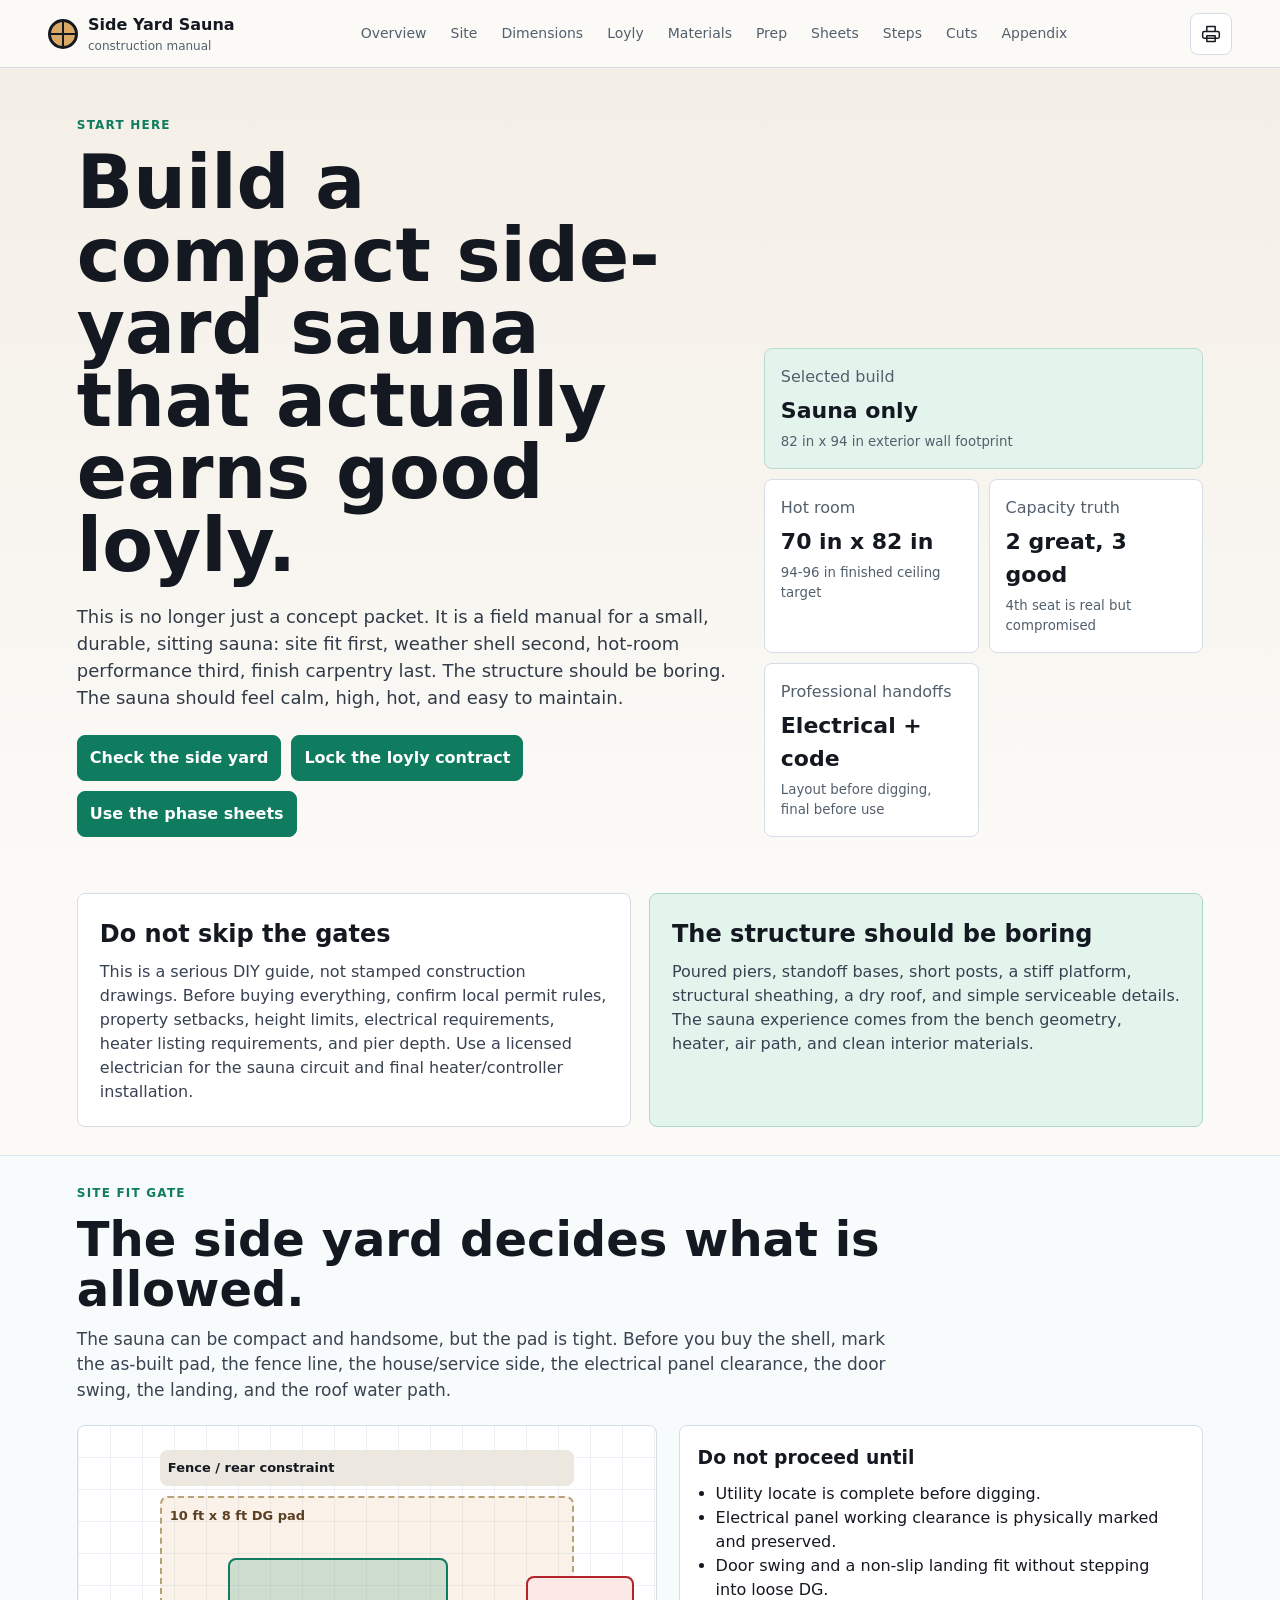
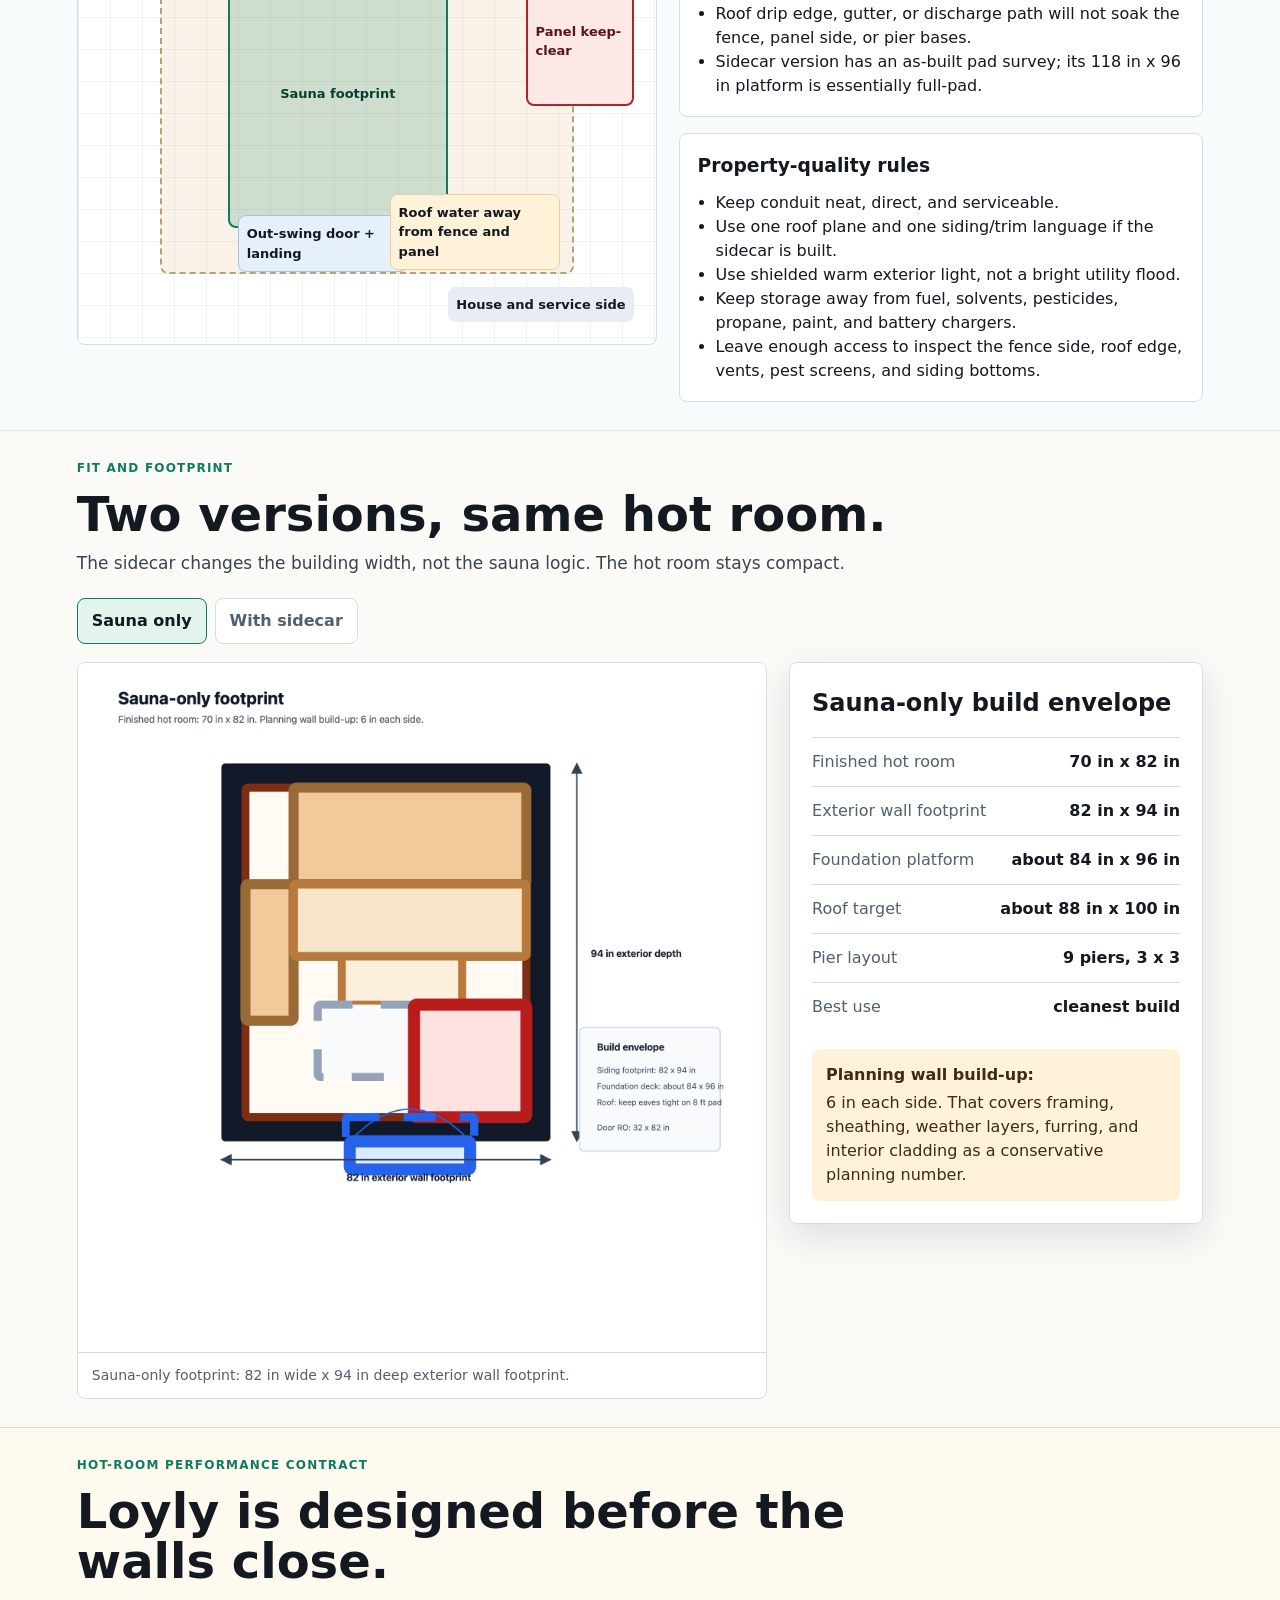
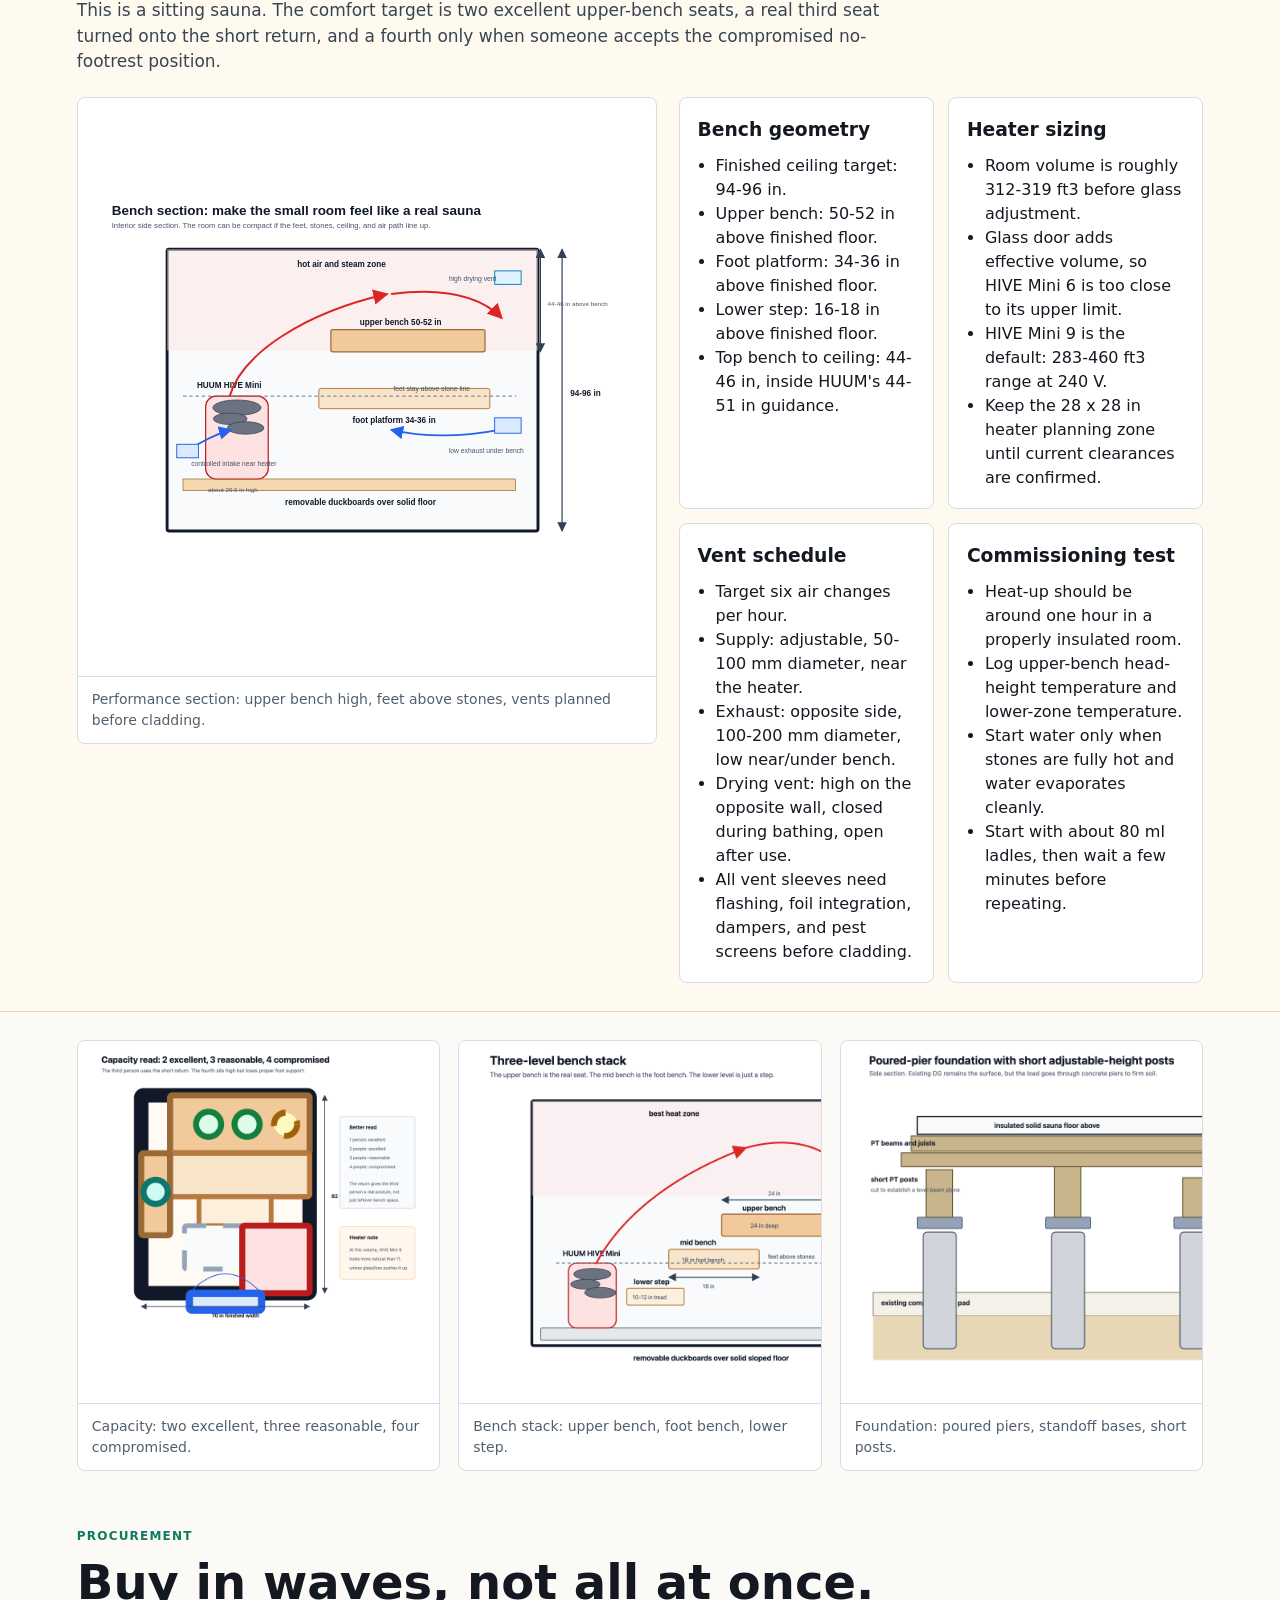
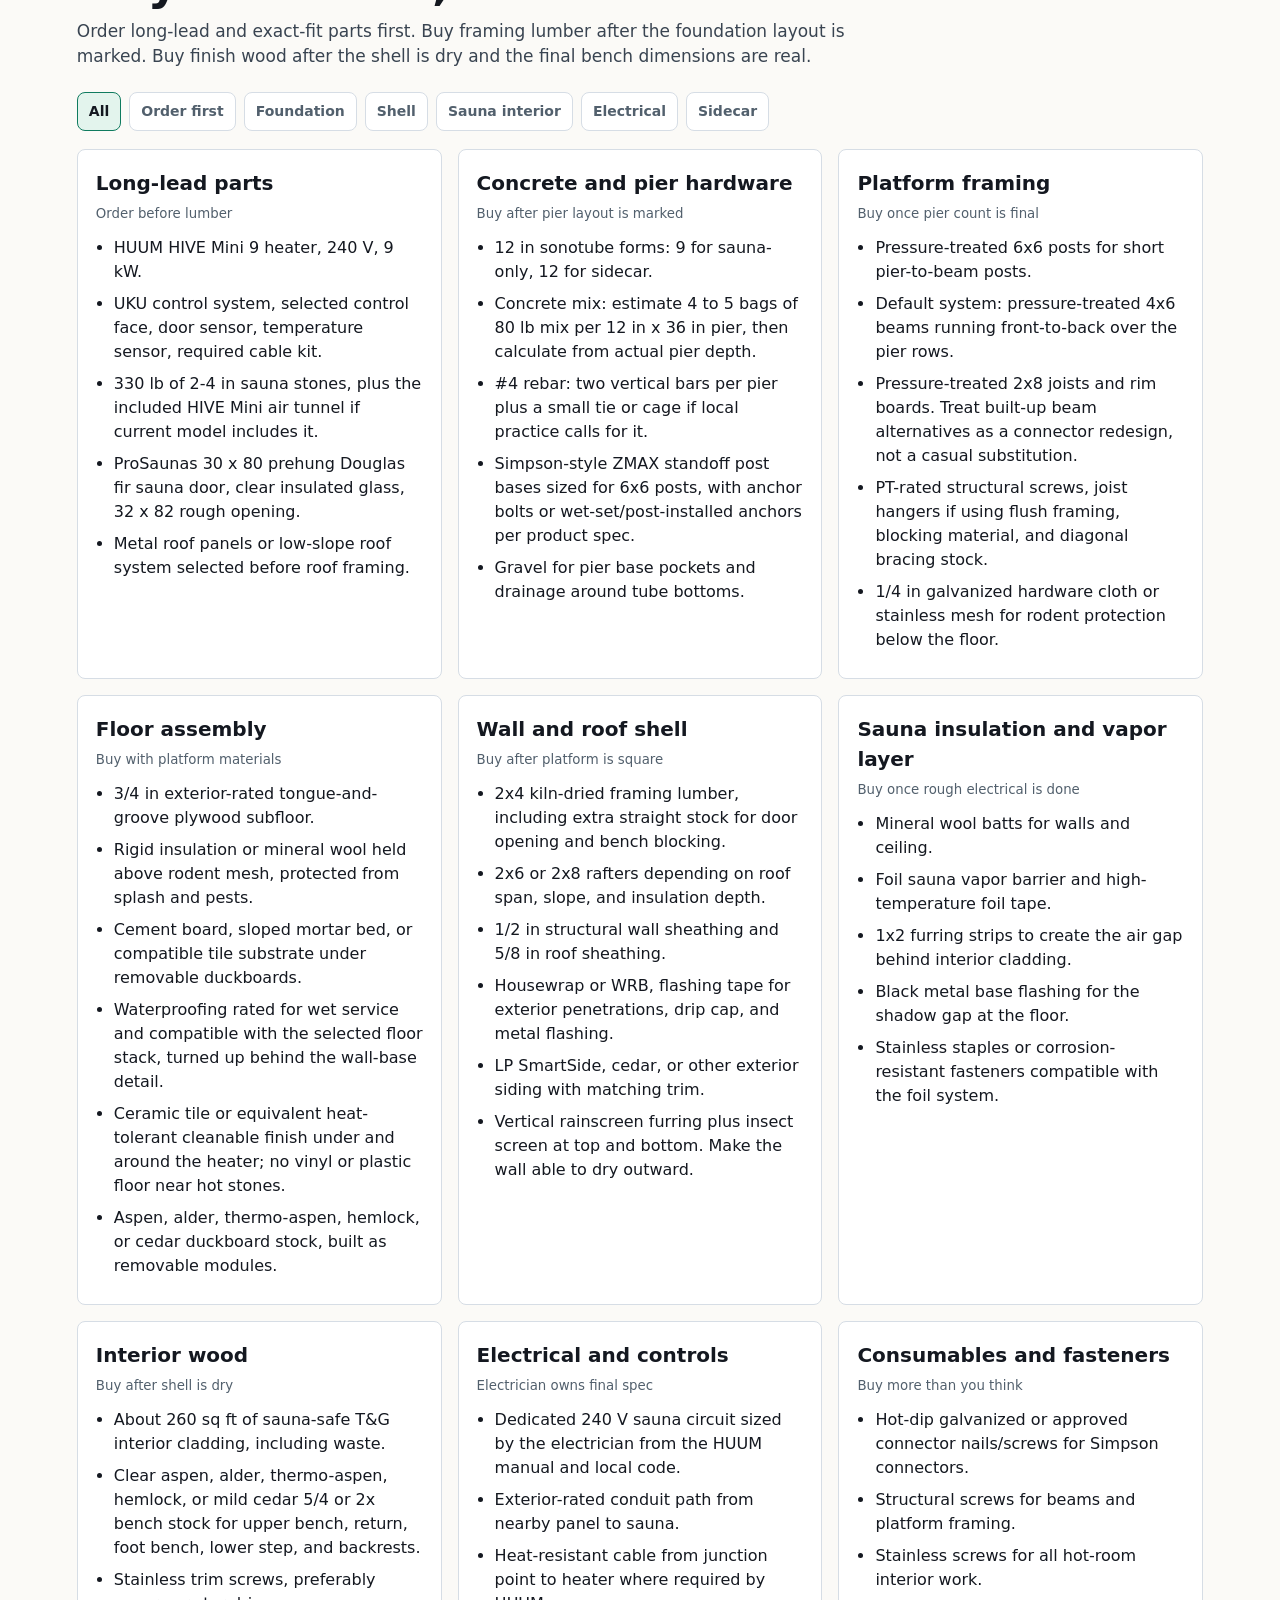
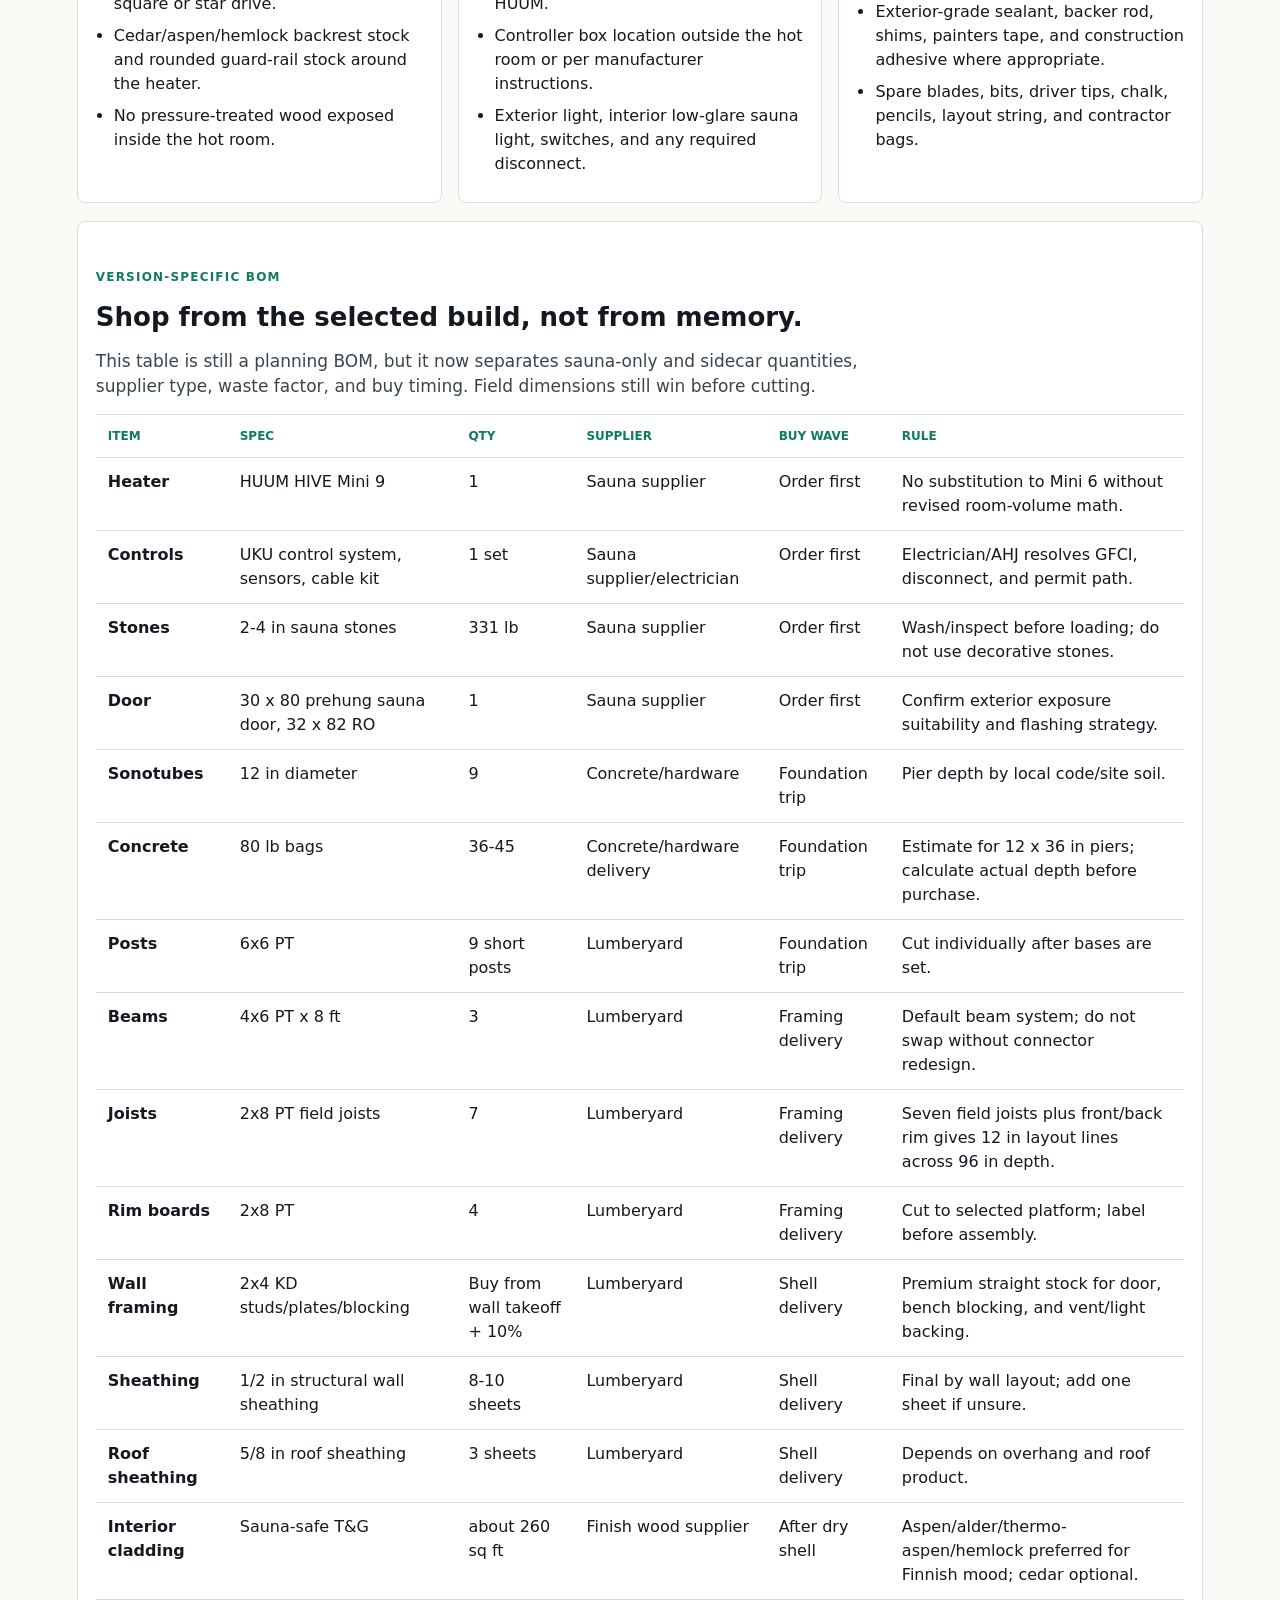
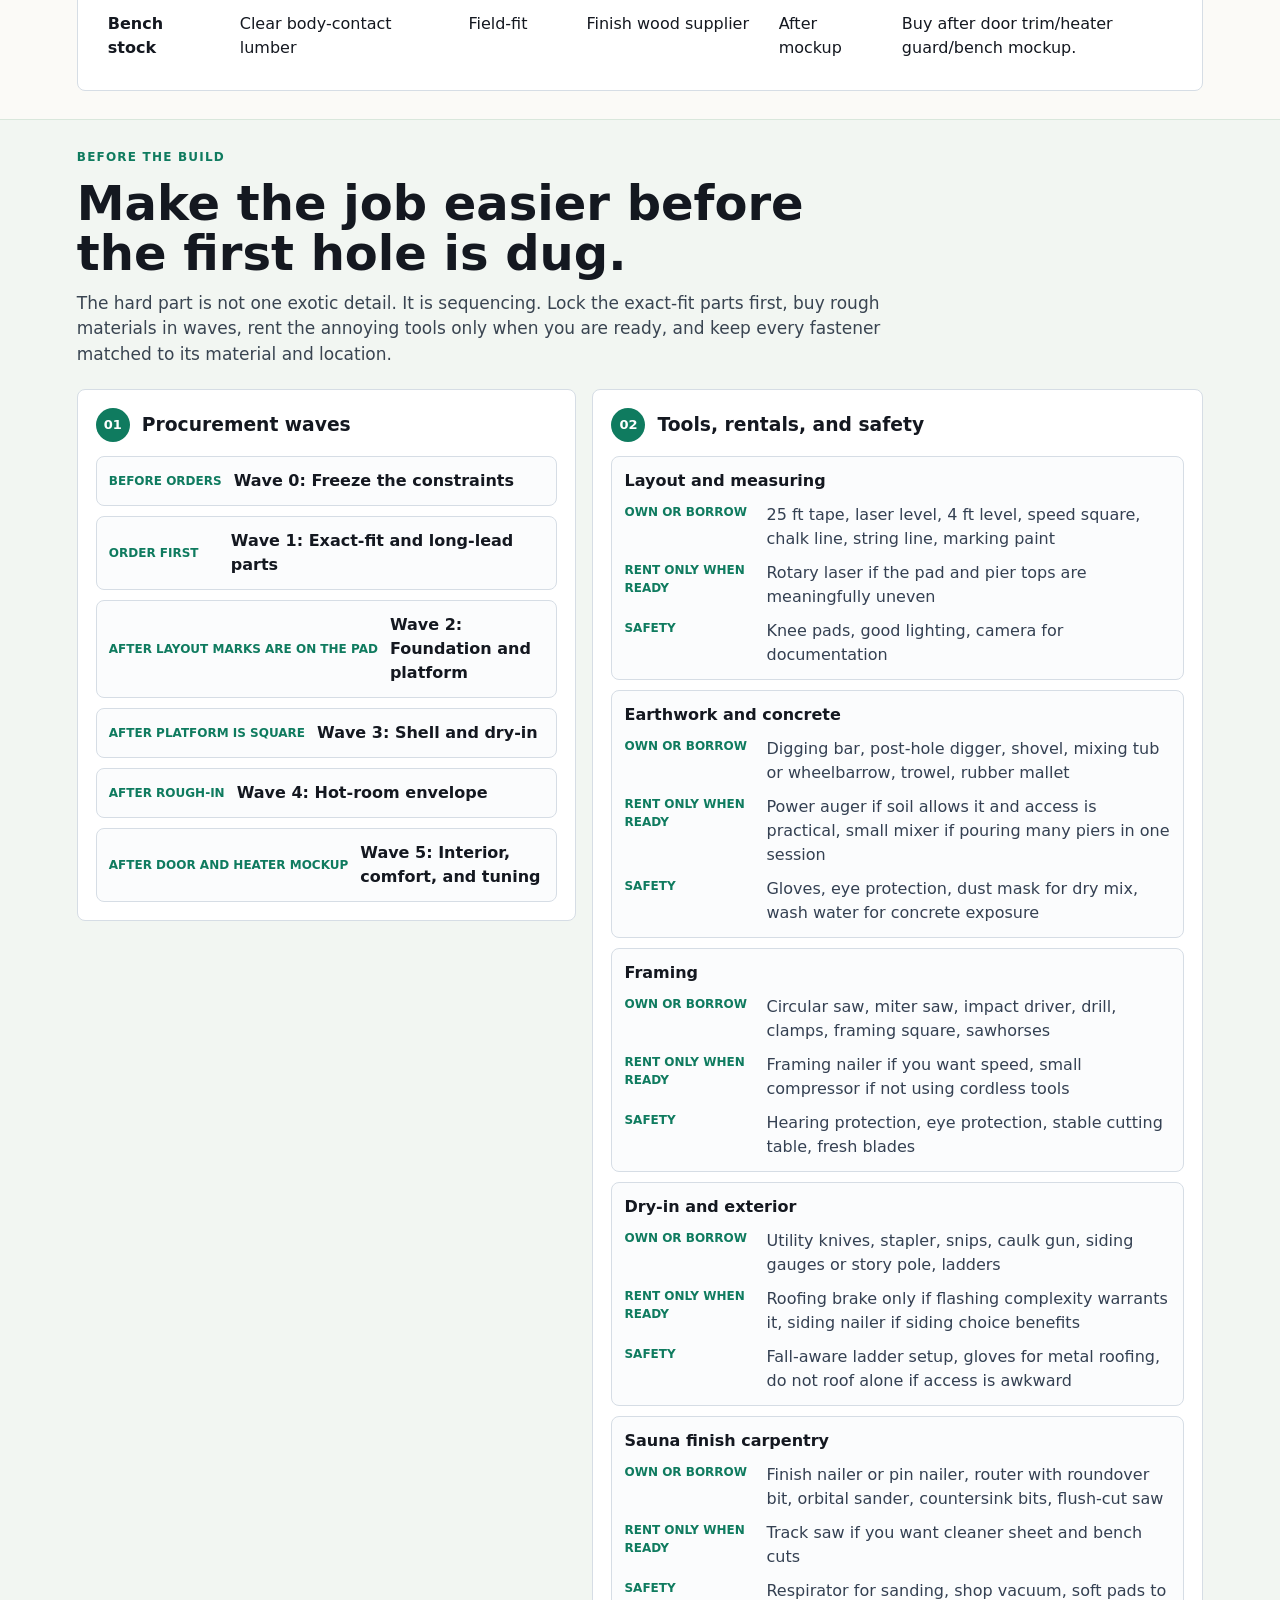
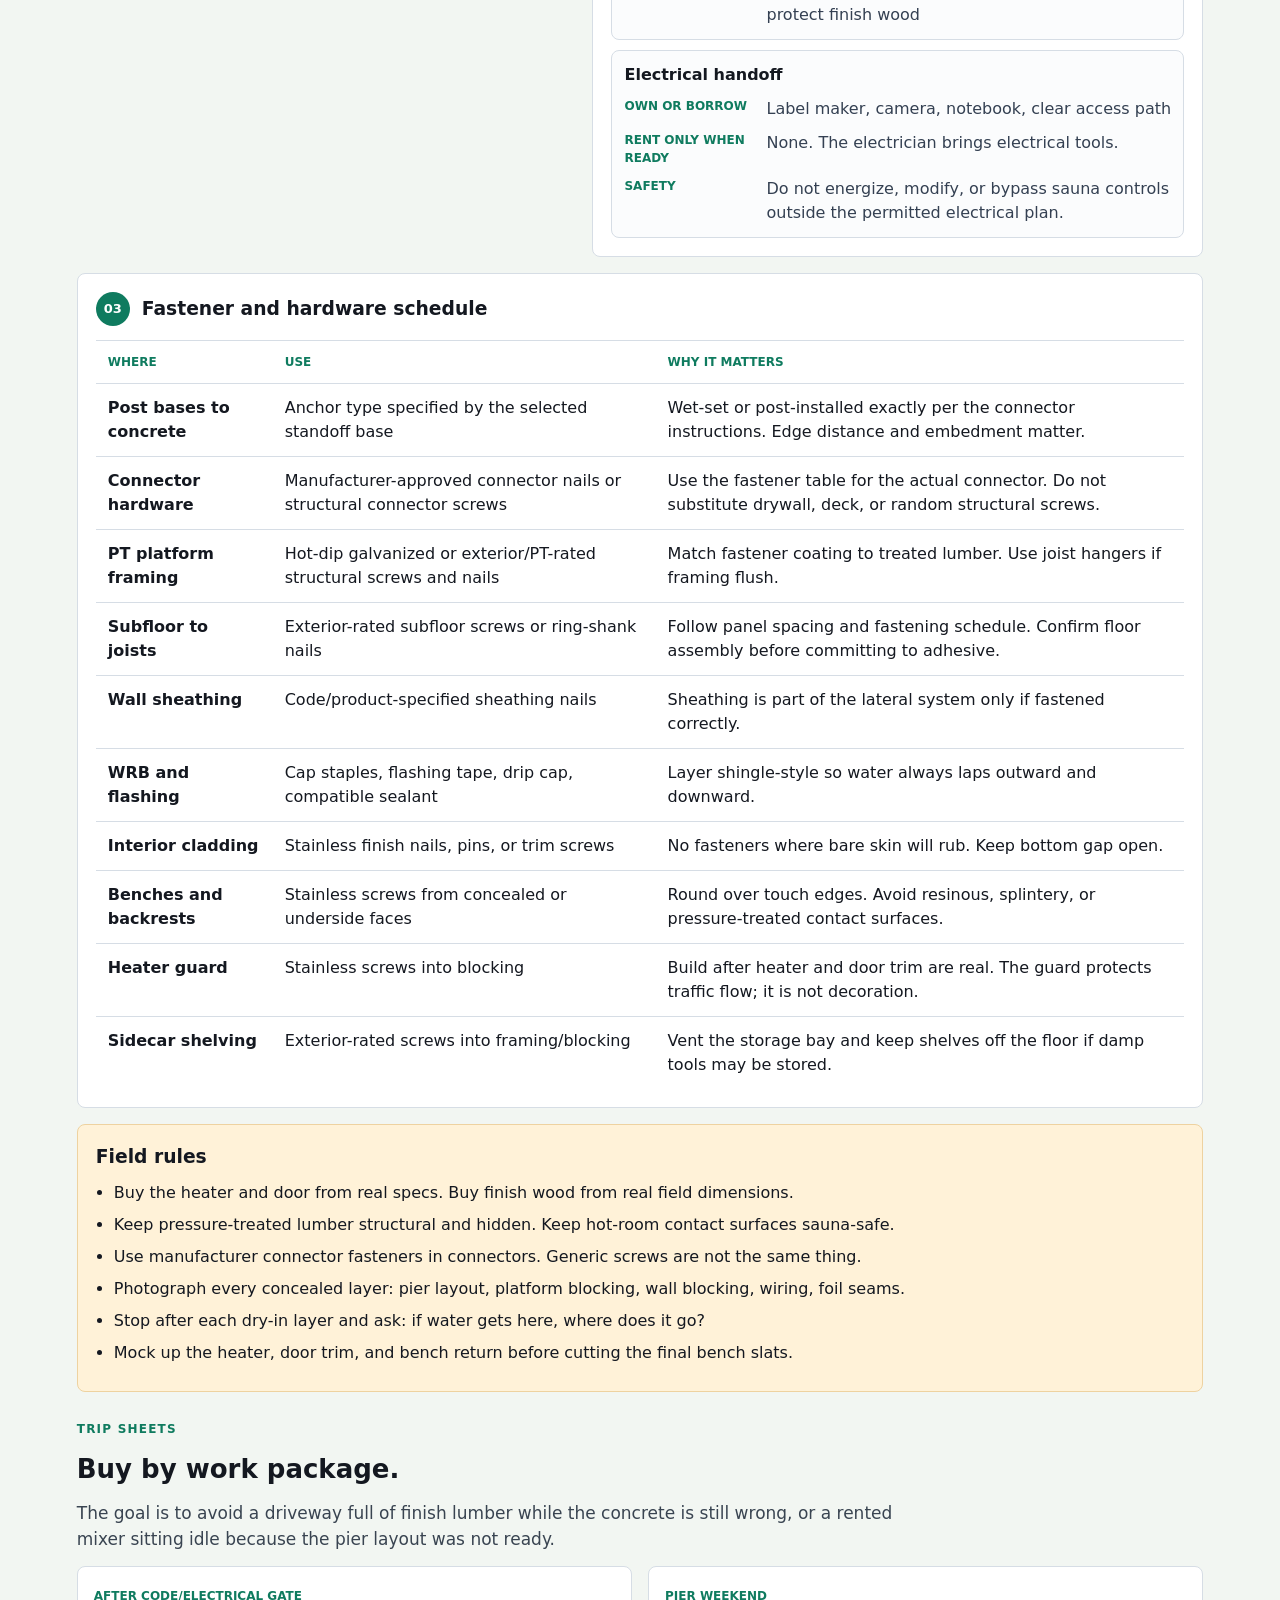
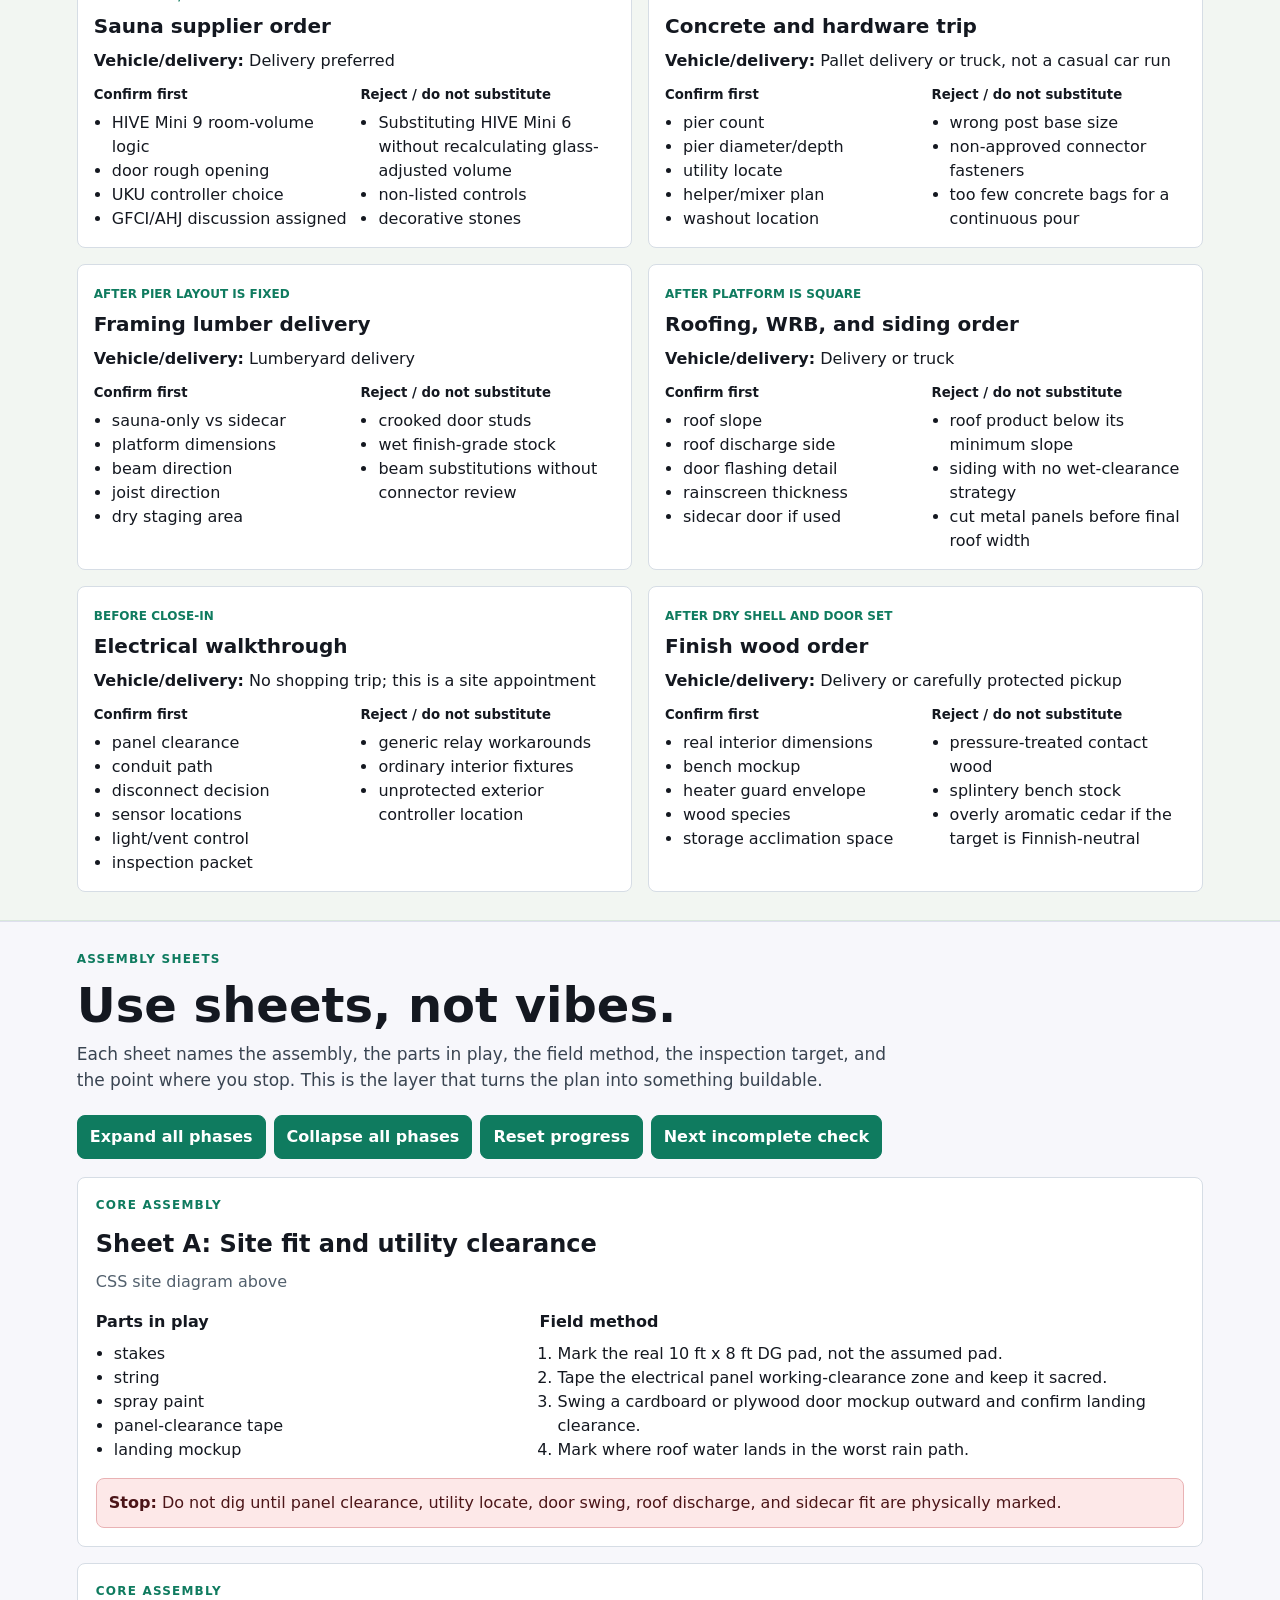
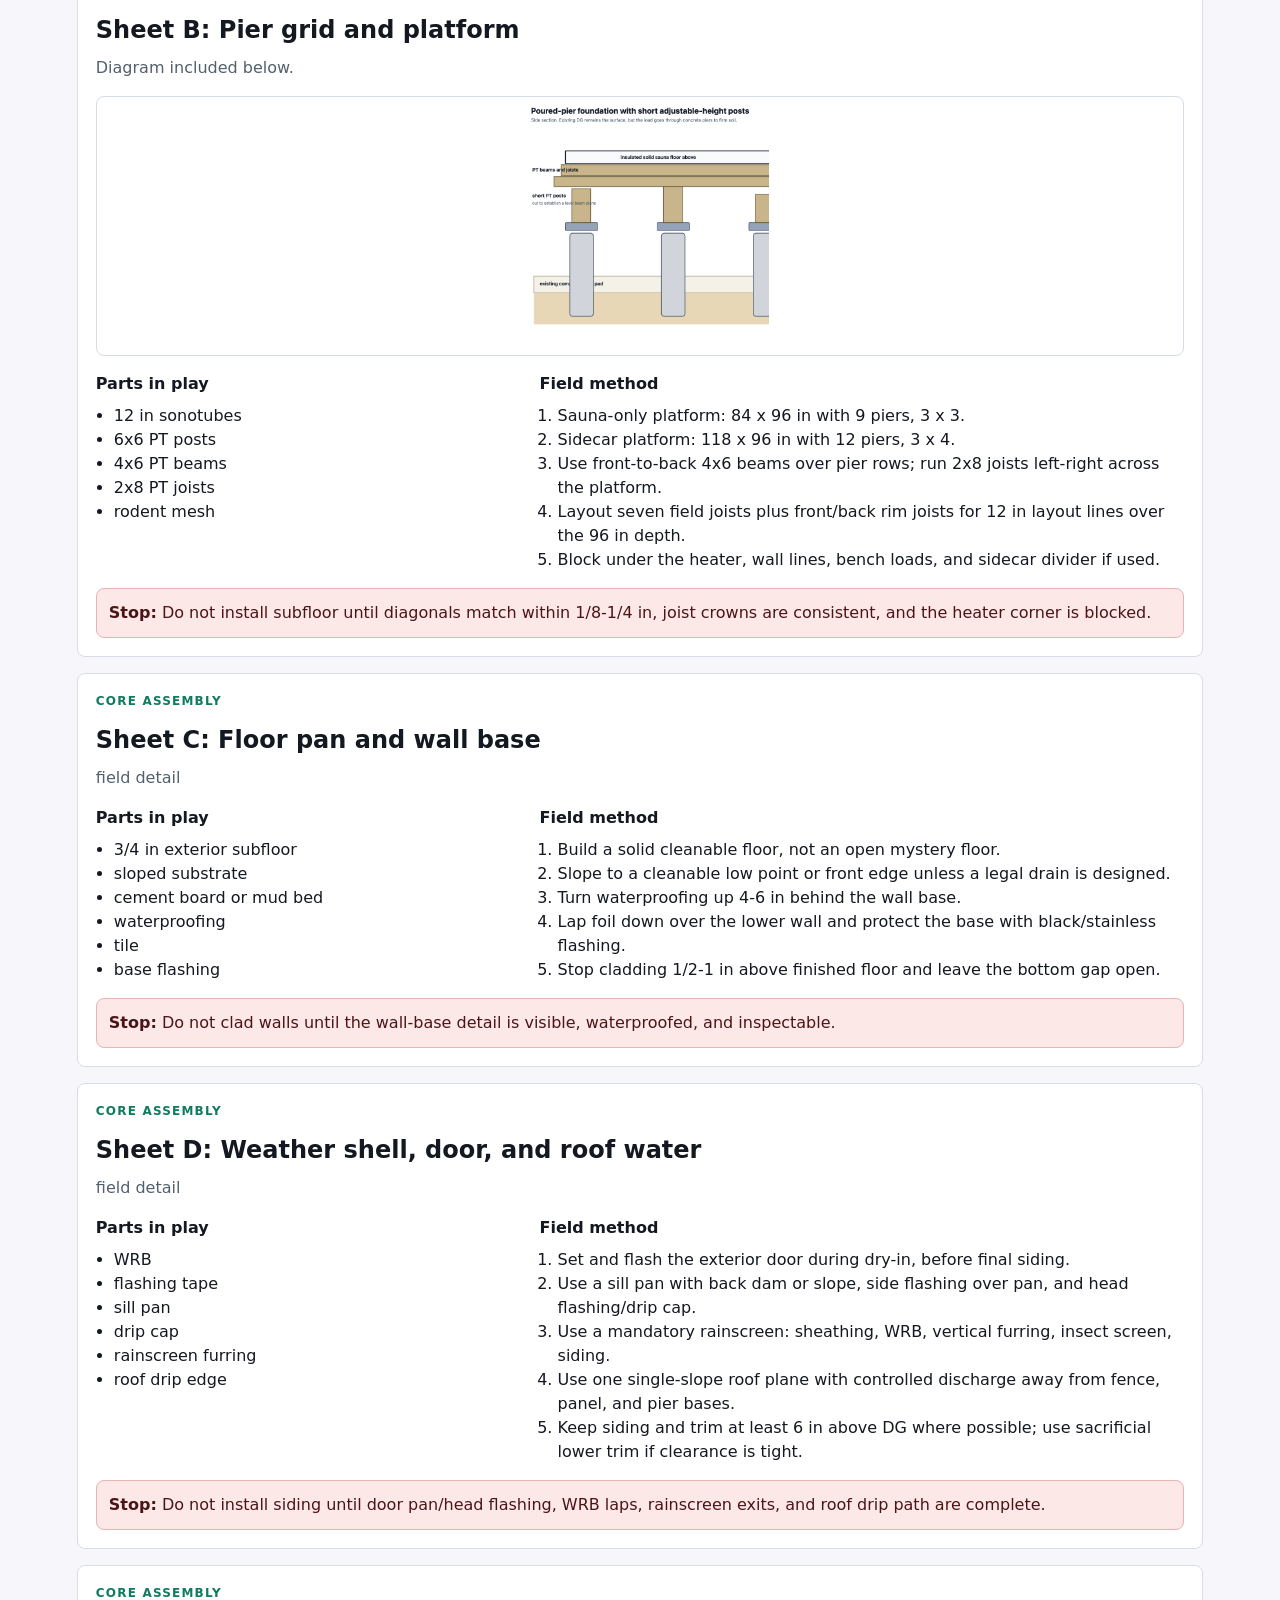
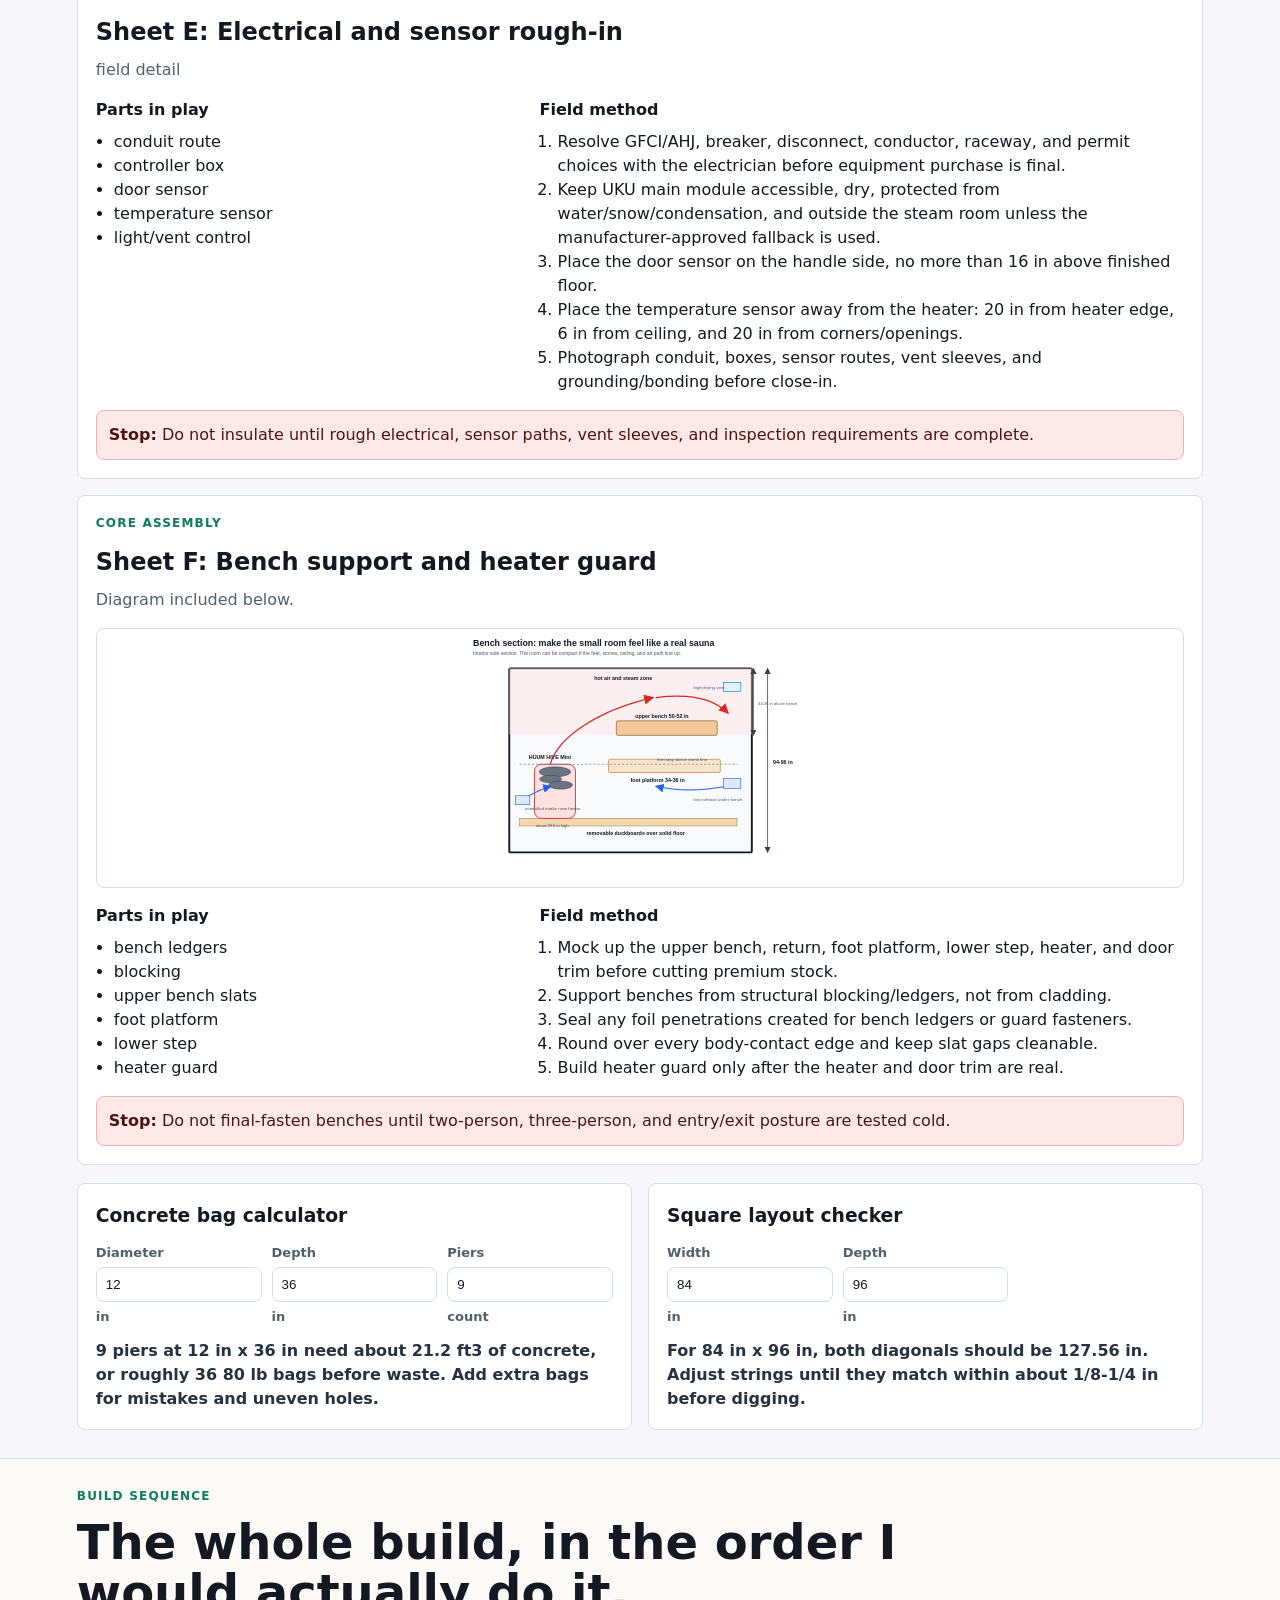
==== sauna-manual/index.html @ aa3e5cf4 "Publish sauna construction manual" ====
<!doctype html>
<html lang="en">
  <head>
    <meta charset="utf-8" />
    <meta name="viewport" content="width=device-width, initial-scale=1" />
    <title>Side Yard Sauna Construction Manual</title>
    <link rel="stylesheet" href="styles.css" />
  </head>
  <body>
    <header class="topbar">
      <a class="brand" href="#overview" aria-label="Jump to overview">
        <span class="brand-mark" aria-hidden="true"></span>
        <span>
          <strong>Side Yard Sauna</strong>
          <small>construction manual</small>
        </span>
      </a>
      <nav class="topnav" aria-label="Manual sections">
        <a href="#overview">Overview</a>
        <a href="#site">Site</a>
        <a href="#dimensions">Dimensions</a>
        <a href="#performance">Loyly</a>
        <a href="#materials">Materials</a>
        <a href="#prep">Prep</a>
        <a href="#sheets">Sheets</a>
        <a href="#phases">Steps</a>
        <a href="#cuts">Cuts</a>
        <a href="#appendix">Appendix</a>
      </nav>
      <button class="icon-button" id="printButton" type="button" title="Print manual" aria-label="Print manual">
        <svg viewBox="0 0 24 24" aria-hidden="true"><path d="M7 8V3h10v5M6 17H4a2 2 0 0 1-2-2v-4a2 2 0 0 1 2-2h16a2 2 0 0 1 2 2v4a2 2 0 0 1-2 2h-2M7 14h10v7H7zM7 17h10" /></svg>
      </button>
    </header>

    <main>
      <section id="overview" class="manual-hero">
        <div class="hero-copy">
          <p class="eyebrow">Start here</p>
          <h1>Build a compact side-yard sauna that actually earns good loyly.</h1>
          <p>
            This is no longer just a concept packet. It is a field manual for a small, durable,
            sitting sauna: site fit first, weather shell second, hot-room performance third,
            finish carpentry last. The structure should be boring. The sauna should feel calm,
            high, hot, and easy to maintain.
          </p>
          <div class="start-actions" aria-label="Manual quick actions">
            <a href="#site">Check the side yard</a>
            <a href="#performance">Lock the loyly contract</a>
            <a href="#sheets">Use the phase sheets</a>
          </div>
        </div>
        <div class="start-dashboard" aria-label="Project dashboard">
          <div class="dashboard-card selected-version">
            <span>Selected build</span>
            <strong id="dashboardVersion">Sauna only</strong>
            <small id="dashboardFootprint">82 in x 94 in exterior wall footprint</small>
          </div>
          <div class="dashboard-card">
            <span>Hot room</span>
            <strong>70 in x 82 in</strong>
            <small>94-96 in finished ceiling target</small>
          </div>
          <div class="dashboard-card">
            <span>Capacity truth</span>
            <strong>2 great, 3 good</strong>
            <small>4th seat is real but compromised</small>
          </div>
          <div class="dashboard-card">
            <span>Professional handoffs</span>
            <strong>Electrical + code</strong>
            <small>Layout before digging, final before use</small>
          </div>
        </div>
      </section>

      <section class="notice-grid" aria-label="Critical build gates">
        <article class="notice">
          <h2>Do not skip the gates</h2>
          <p>
            This is a serious DIY guide, not stamped construction drawings. Before buying everything,
            confirm local permit rules, property setbacks, height limits, electrical requirements,
            heater listing requirements, and pier depth. Use a licensed electrician for the sauna
            circuit and final heater/controller installation.
          </p>
        </article>
        <article class="notice notice-strong">
          <h2>The structure should be boring</h2>
          <p>
            Poured piers, standoff bases, short posts, a stiff platform, structural sheathing,
            a dry roof, and simple serviceable details. The sauna experience comes from the bench
            geometry, heater, air path, and clean interior materials.
          </p>
        </article>
      </section>

      <section id="site" class="section site-section">
        <div class="section-head">
          <p class="eyebrow">Site fit gate</p>
          <h2>The side yard decides what is allowed.</h2>
          <p>
            The sauna can be compact and handsome, but the pad is tight. Before you buy the shell,
            mark the as-built pad, the fence line, the house/service side, the electrical panel
            clearance, the door swing, the landing, and the roof water path.
          </p>
        </div>
        <div class="site-layout">
          <div class="site-diagram" aria-label="Side yard site planning diagram">
            <span class="site-label site-fence">Fence / rear constraint</span>
            <span class="site-label site-house">House and service side</span>
            <span class="site-pad">10 ft x 8 ft DG pad</span>
            <span class="site-building">Sauna footprint</span>
            <span class="site-panel">Panel keep-clear</span>
            <span class="site-door">Out-swing door + landing</span>
            <span class="site-water">Roof water away from fence and panel</span>
          </div>
          <div class="site-checks">
            <article>
              <h3>Do not proceed until</h3>
              <ul>
                <li>Utility locate is complete before digging.</li>
                <li>Electrical panel working clearance is physically marked and preserved.</li>
                <li>Door swing and a non-slip landing fit without stepping into loose DG.</li>
                <li>Roof drip edge, gutter, or discharge path will not soak the fence, panel side, or pier bases.</li>
                <li>Sidecar version has an as-built pad survey; its 118 in x 96 in platform is essentially full-pad.</li>
              </ul>
            </article>
            <article>
              <h3>Property-quality rules</h3>
              <ul>
                <li>Keep conduit neat, direct, and serviceable.</li>
                <li>Use one roof plane and one siding/trim language if the sidecar is built.</li>
                <li>Use shielded warm exterior light, not a bright utility flood.</li>
                <li>Keep storage away from fuel, solvents, pesticides, propane, paint, and battery chargers.</li>
                <li>Leave enough access to inspect the fence side, roof edge, vents, pest screens, and siding bottoms.</li>
              </ul>
            </article>
          </div>
        </div>
      </section>

      <section id="dimensions" class="section">
        <div class="section-head">
          <p class="eyebrow">Fit and footprint</p>
          <h2>Two versions, same hot room.</h2>
          <p>
            The sidecar changes the building width, not the sauna logic. The hot room stays compact.
          </p>
        </div>

        <div class="segmented-control" role="tablist" aria-label="Choose build version">
          <button class="segment is-active" id="version-sauna" type="button" role="tab" aria-selected="true" data-version="sauna">Sauna only</button>
          <button class="segment" id="version-sidecar" type="button" role="tab" aria-selected="false" data-version="sidecar">With sidecar</button>
        </div>

        <div class="dimension-layout">
          <figure class="diagram-frame">
            <img id="versionDiagram" src="../diagrams/sauna-construction-plan-no-sidecar.svg.png" alt="Sauna-only construction footprint diagram" />
            <figcaption id="versionCaption">Sauna-only footprint: 82 in wide x 94 in deep exterior wall footprint.</figcaption>
          </figure>
          <div class="dimension-panel">
            <h3 id="versionTitle">Sauna-only build envelope</h3>
            <dl id="dimensionList" class="dimension-list"></dl>
            <div class="callout">
              <strong>Planning wall build-up:</strong>
              <span>6 in each side. That covers framing, sheathing, weather layers, furring, and interior cladding as a conservative planning number.</span>
            </div>
          </div>
        </div>
      </section>

      <section id="performance" class="section performance-section">
        <div class="section-head">
          <p class="eyebrow">Hot-room performance contract</p>
          <h2>Loyly is designed before the walls close.</h2>
          <p>
            This is a sitting sauna. The comfort target is two excellent upper-bench seats,
            a real third seat turned onto the short return, and a fourth only when someone accepts
            the compromised no-footrest position.
          </p>
        </div>
        <div class="performance-layout">
          <figure class="diagram-frame loyly-frame">
            <img src="../diagrams/side-yard-sauna-loyly-section.svg" alt="Loyly section showing bench height, foot platform, heater stone line, and warm air zone" />
            <figcaption>Performance section: upper bench high, feet above stones, vents planned before cladding.</figcaption>
          </figure>
          <div class="contract-grid">
            <article>
              <h3>Bench geometry</h3>
              <ul>
                <li>Finished ceiling target: 94-96 in.</li>
                <li>Upper bench: 50-52 in above finished floor.</li>
                <li>Foot platform: 34-36 in above finished floor.</li>
                <li>Lower step: 16-18 in above finished floor.</li>
                <li>Top bench to ceiling: 44-46 in, inside HUUM's 44-51 in guidance.</li>
              </ul>
            </article>
            <article>
              <h3>Heater sizing</h3>
              <ul>
                <li>Room volume is roughly 312-319 ft3 before glass adjustment.</li>
                <li>Glass door adds effective volume, so HIVE Mini 6 is too close to its upper limit.</li>
                <li>HIVE Mini 9 is the default: 283-460 ft3 range at 240 V.</li>
                <li>Keep the 28 x 28 in heater planning zone until current clearances are confirmed.</li>
              </ul>
            </article>
            <article>
              <h3>Vent schedule</h3>
              <ul>
                <li>Target six air changes per hour.</li>
                <li>Supply: adjustable, 50-100 mm diameter, near the heater.</li>
                <li>Exhaust: opposite side, 100-200 mm diameter, low near/under bench.</li>
                <li>Drying vent: high on the opposite wall, closed during bathing, open after use.</li>
                <li>All vent sleeves need flashing, foil integration, dampers, and pest screens before cladding.</li>
              </ul>
            </article>
            <article>
              <h3>Commissioning test</h3>
              <ul>
                <li>Heat-up should be around one hour in a properly insulated room.</li>
                <li>Log upper-bench head-height temperature and lower-zone temperature.</li>
                <li>Start water only when stones are fully hot and water evaporates cleanly.</li>
                <li>Start with about 80 ml ladles, then wait a few minutes before repeating.</li>
              </ul>
            </article>
          </div>
        </div>
      </section>

      <section class="section visual-strip" aria-label="Build diagrams">
        <figure>
          <img src="../diagrams/sauna-70x82-capacity-3-plus-1.svg.png" alt="Capacity diagram showing two excellent seats, a reasonable third seat, and a compromised fourth" />
          <figcaption>Capacity: two excellent, three reasonable, four compromised.</figcaption>
        </figure>
        <figure>
          <img src="../diagrams/side-yard-sauna-three-level-bench-section.svg.png" alt="Three-level bench section showing upper bench, foot bench, lower step, and heater stone line" />
          <figcaption>Bench stack: upper bench, foot bench, lower step.</figcaption>
        </figure>
        <figure>
          <img src="../diagrams/sauna-sonotube-foundation-section.svg.png" alt="Poured sonotube pier foundation section with standoff post bases and short posts" />
          <figcaption>Foundation: poured piers, standoff bases, short posts.</figcaption>
        </figure>
      </section>

      <section id="materials" class="section">
        <div class="section-head">
          <p class="eyebrow">Procurement</p>
          <h2>Buy in waves, not all at once.</h2>
          <p>
            Order long-lead and exact-fit parts first. Buy framing lumber after the foundation layout is marked.
            Buy finish wood after the shell is dry and the final bench dimensions are real.
          </p>
        </div>
        <div class="filter-row" aria-label="Material filters">
          <button class="filter is-active" type="button" data-filter="all">All</button>
          <button class="filter" type="button" data-filter="order-first">Order first</button>
          <button class="filter" type="button" data-filter="foundation">Foundation</button>
          <button class="filter" type="button" data-filter="shell">Shell</button>
          <button class="filter" type="button" data-filter="sauna">Sauna interior</button>
          <button class="filter" type="button" data-filter="electrical">Electrical</button>
          <button class="filter" type="button" data-filter="sidecar">Sidecar</button>
        </div>
        <div id="materialsGrid" class="materials-grid"></div>
        <div class="bom-panel">
          <div class="section-head compact-head">
            <p class="eyebrow">Version-specific BOM</p>
            <h3>Shop from the selected build, not from memory.</h3>
            <p>
              This table is still a planning BOM, but it now separates sauna-only and sidecar quantities,
              supplier type, waste factor, and buy timing. Field dimensions still win before cutting.
            </p>
          </div>
          <div id="bomTable" class="bom-table"></div>
        </div>
      </section>

      <section id="prep" class="section prep-section">
        <div class="section-head">
          <p class="eyebrow">Before the build</p>
          <h2>Make the job easier before the first hole is dug.</h2>
          <p>
            The hard part is not one exotic detail. It is sequencing. Lock the exact-fit parts first,
            buy rough materials in waves, rent the annoying tools only when you are ready, and keep
            every fastener matched to its material and location.
          </p>
        </div>

        <div class="prep-grid">
          <article class="prep-card">
            <div class="prep-card-head">
              <span>01</span>
              <h3>Procurement waves</h3>
            </div>
            <div id="procurementList" class="procurement-list"></div>
          </article>
          <article class="prep-card">
            <div class="prep-card-head">
              <span>02</span>
              <h3>Tools, rentals, and safety</h3>
            </div>
            <div id="toolList" class="tool-list"></div>
          </article>
          <article class="prep-card prep-card-wide">
            <div class="prep-card-head">
              <span>03</span>
              <h3>Fastener and hardware schedule</h3>
            </div>
            <div id="fastenerSchedule" class="fastener-schedule"></div>
          </article>
        </div>

        <div class="field-rules">
          <h3>Field rules</h3>
          <ul>
            <li>Buy the heater and door from real specs. Buy finish wood from real field dimensions.</li>
            <li>Keep pressure-treated lumber structural and hidden. Keep hot-room contact surfaces sauna-safe.</li>
            <li>Use manufacturer connector fasteners in connectors. Generic screws are not the same thing.</li>
            <li>Photograph every concealed layer: pier layout, platform blocking, wall blocking, wiring, foil seams.</li>
            <li>Stop after each dry-in layer and ask: if water gets here, where does it go?</li>
            <li>Mock up the heater, door trim, and bench return before cutting the final bench slats.</li>
          </ul>
        </div>
        <div class="trip-panel">
          <div class="section-head compact-head">
            <p class="eyebrow">Trip sheets</p>
            <h3>Buy by work package.</h3>
            <p>
              The goal is to avoid a driveway full of finish lumber while the concrete is still wrong,
              or a rented mixer sitting idle because the pier layout was not ready.
            </p>
          </div>
          <div id="tripSheets" class="trip-sheets"></div>
        </div>
      </section>

      <section id="sheets" class="section sheets-section">
        <div class="section-head">
          <p class="eyebrow">Assembly sheets</p>
          <h2>Use sheets, not vibes.</h2>
          <p>
            Each sheet names the assembly, the parts in play, the field method, the inspection target,
            and the point where you stop. This is the layer that turns the plan into something buildable.
          </p>
        </div>
        <div class="sheet-toolbar" aria-label="Manual tools">
          <button class="utility-button" type="button" id="expandAll">Expand all phases</button>
          <button class="utility-button" type="button" id="collapseAll">Collapse all phases</button>
          <button class="utility-button" type="button" id="resetProgress">Reset progress</button>
          <button class="utility-button" type="button" id="nextIncomplete">Next incomplete check</button>
        </div>
        <div id="assemblySheets" class="assembly-sheets"></div>

        <div class="calculator-grid">
          <article class="calculator-card">
            <h3>Concrete bag calculator</h3>
            <div class="calc-row">
              <label>Diameter <input id="pierDiameter" type="number" min="6" max="24" value="12" /> in</label>
              <label>Depth <input id="pierDepth" type="number" min="12" max="72" value="36" /> in</label>
              <label>Piers <input id="pierCount" type="number" min="1" max="20" value="9" /> count</label>
            </div>
            <p id="concreteResult" class="calc-result"></p>
          </article>
          <article class="calculator-card">
            <h3>Square layout checker</h3>
            <div class="calc-row">
              <label>Width <input id="layoutWidth" type="number" min="1" value="84" /> in</label>
              <label>Depth <input id="layoutDepth" type="number" min="1" value="96" /> in</label>
            </div>
            <p id="diagonalResult" class="calc-result"></p>
          </article>
        </div>
      </section>

      <section id="phases" class="section">
        <div class="section-head">
          <p class="eyebrow">Build sequence</p>
          <h2>The whole build, in the order I would actually do it.</h2>
          <p>
            Each phase has the job, the exact moves, the hold point, and the common mistake.
            Checkboxes save in this browser.
          </p>
        </div>
        <div class="progress-wrap">
          <div class="progress-label"><span id="progressText">0 of 0 phase checks complete</span><span id="progressPercent">0%</span></div>
          <div class="progress-track"><div id="progressFill" class="progress-fill"></div></div>
        </div>
        <div id="phaseList" class="phase-list"></div>
      </section>

      <section id="cuts" class="section">
        <div class="section-head">
          <p class="eyebrow">Cuts and assemblies</p>
          <h2>Starter cut lists.</h2>
          <p>
            These are ordering and layout cuts, not a substitute for field measuring. Mark the actual frame,
            confirm squareness, then cut the finish pieces.
          </p>
        </div>
        <div class="cut-layout">
          <div id="cutList" class="cut-list"></div>
          <aside class="cut-note">
            <h3>Field-fit rules</h3>
            <ul>
              <li>Cut posts only after piers and bases are set.</li>
              <li>Cut door trim only after the prehung door is on site.</li>
              <li>Cut bench slats after heater guard and door trim are mocked up.</li>
              <li>Do not cut all interior cladding to length before checking the actual dry shell.</li>
            </ul>
          </aside>
        </div>
      </section>

      <section id="appendix" class="section">
        <div class="section-head">
          <p class="eyebrow">Appendix</p>
          <h2>Details that keep the build from getting weird later.</h2>
        </div>
        <div class="appendix-grid">
          <article>
            <h3>Electrical handoff</h3>
            <p>
              Plan for the HUUM HIVE Mini 9, UKU control system, heat-resistant power cable, sensor wiring,
              weather-rated equipment, grounding/bonding, disconnect, and a clean conduit path from the nearby panel.
              The electrician and AHJ must resolve breaker, GFCI/RCD, conductor, raceway, disconnect, and permit choices.
              Do not use generic relays or bypass sauna safety controls.
            </p>
          </article>
          <article>
            <h3>Ventilation</h3>
            <p>
              Use an adjustable intake near the heater and a low exhaust under or near the bench on the opposite
              side. Add a high drying vent that opens after use and stays closed during bathing. The door gap helps,
              but it is not the whole air plan. Vent sleeves belong in framing, foil, flashing, and pest-screen details.
            </p>
          </article>
          <article>
            <h3>Water and cleaning</h3>
            <p>
              Build a solid, cleanable, heat-tolerant floor under removable duckboards. Give water a deliberate place
              to go, turn waterproofing up behind the wall base, and keep the wall perimeter inspectable.
            </p>
          </article>
          <article>
            <h3>Fastener rules</h3>
            <p>
              Use stainless fasteners inside the hot room. Use hot-dip galvanized or Simpson-approved connector
              fasteners outside and anywhere pressure-treated lumber is involved. Do not use drywall screws.
            </p>
          </article>
          <article>
            <h3>Source notes</h3>
            <p>
              The heater, door, and connector assumptions come from current manufacturer specs and manuals.
              Final electrical and structural choices still need local code and product-specific confirmation.
            </p>
            <ul class="source-list">
              <li><a href="https://huumsauna.com/product/hive-mini-electric-sauna-heater/">HUUM HIVE Mini specs</a></li>
              <li><a href="https://huumsauna.com/wp-content/uploads/2023/06/huum-hive-manual-us.pdf">HUUM HIVE US manual</a></li>
              <li><a href="https://huumsauna.com/wp-content/uploads/2023/03/huum-uku-4-1-manual-us.pdf">HUUM UKU US manual</a></li>
              <li><a href="https://havenofheat.com/collections/wood-sauna-doors/products/prosaunas-solid-fir-w-clear-glass-window-prehung-sauna-door?variant=42627725885605#specifications">ProSaunas prehung sauna door specs</a></li>
              <li><a href="https://www.strongtie.com/resources/product-installers-guide/landing">Simpson Strong-Tie installer guide index</a></li>
            </ul>
          </article>
          <article>
            <h3>Decision log</h3>
            <p>
              Current recommendation: sauna-only if you want the cleanest build. Sidecar if storage matters enough
              to use almost the full pad and keep roof overhangs tight.
            </p>
          </article>
        </div>
      </section>
    </main>

    <footer class="footer">
      <p>Draft manual generated for the compact side-yard sauna concept. Verify all dimensions on site before purchase and cutting.</p>
    </footer>

    <script src="app.js"></script>
  </body>
</html>
---- sauna-manual/styles.css ----
:root {
  color-scheme: light;
  --ink: #141820;
  --muted: #52606d;
  --line: #d6dde5;
  --paper: #f7f3ec;
  --panel: #ffffff;
  --wood: #d9a766;
  --wood-dark: #8b5e2f;
  --green: #0f7b5f;
  --green-soft: #e3f4ed;
  --blue: #245f9f;
  --blue-soft: #e6f0fb;
  --amber: #a86400;
  --amber-soft: #fff2d8;
  --red: #b4232a;
  --red-soft: #fde8e8;
  --shadow: 0 12px 36px rgba(20, 24, 32, 0.12);
  --radius: 8px;
}

* {
  box-sizing: border-box;
}

html {
  scroll-behavior: smooth;
}

body {
  margin: 0;
  background: #fbfaf7;
  color: var(--ink);
  font-family: Inter, ui-sans-serif, system-ui, -apple-system, BlinkMacSystemFont, "Segoe UI", sans-serif;
  line-height: 1.5;
}

a {
  color: var(--blue);
}

img {
  display: block;
  max-width: 100%;
}

button {
  font: inherit;
}

.topbar {
  position: sticky;
  top: 0;
  z-index: 10;
  display: flex;
  align-items: center;
  gap: 18px;
  min-height: 68px;
  padding: 10px clamp(18px, 4vw, 48px);
  background: rgba(251, 250, 247, 0.94);
  border-bottom: 1px solid var(--line);
  backdrop-filter: blur(14px);
}

.brand {
  display: inline-flex;
  align-items: center;
  gap: 10px;
  min-width: 190px;
  color: var(--ink);
  text-decoration: none;
}

.brand small {
  display: block;
  color: var(--muted);
  font-size: 12px;
}

.brand-mark {
  width: 30px;
  height: 30px;
  border: 3px solid var(--ink);
  border-radius: 50%;
  background:
    linear-gradient(90deg, transparent 46%, var(--ink) 47%, var(--ink) 53%, transparent 54%),
    linear-gradient(0deg, transparent 46%, var(--ink) 47%, var(--ink) 53%, transparent 54%),
    var(--wood);
}

.topnav {
  display: flex;
  flex: 1;
  justify-content: center;
  gap: 4px;
}

.topnav a {
  padding: 8px 10px;
  color: var(--muted);
  font-size: 14px;
  text-decoration: none;
}

.topnav a:hover {
  color: var(--ink);
}

.icon-button {
  display: inline-grid;
  place-items: center;
  width: 42px;
  height: 42px;
  border: 1px solid var(--line);
  border-radius: var(--radius);
  background: var(--panel);
  color: var(--ink);
  cursor: pointer;
}

.icon-button svg {
  width: 20px;
  height: 20px;
  fill: none;
  stroke: currentColor;
  stroke-width: 1.8;
  stroke-linecap: round;
  stroke-linejoin: round;
}

main {
  padding-bottom: 56px;
}

.manual-hero {
  display: grid;
  grid-template-columns: minmax(0, 1.2fr) minmax(280px, 0.8fr);
  gap: 28px;
  padding: 48px clamp(18px, 6vw, 80px) 28px;
  background: linear-gradient(180deg, #f4efe6 0%, #fbfaf7 100%);
}

.hero-copy h1 {
  max-width: 920px;
  margin: 0;
  font-size: clamp(36px, 6vw, 74px);
  line-height: 0.98;
  letter-spacing: 0;
}

.hero-copy p:not(.eyebrow) {
  max-width: 780px;
  margin: 22px 0 0;
  color: #313b47;
  font-size: 18px;
}

.eyebrow {
  margin: 0 0 12px;
  color: var(--green);
  font-size: 12px;
  font-weight: 800;
  letter-spacing: 0.1em;
  text-transform: uppercase;
}

.start-actions {
  display: flex;
  flex-wrap: wrap;
  gap: 10px;
  margin-top: 24px;
}

.start-actions a,
.utility-button {
  border: 1px solid var(--green);
  border-radius: var(--radius);
  background: var(--green);
  color: #fff;
  font-weight: 800;
  text-decoration: none;
  cursor: pointer;
}

.start-actions a {
  padding: 10px 12px;
}

.utility-button {
  padding: 9px 12px;
}

.start-actions a:hover,
.utility-button:hover {
  background: #0b614b;
}

.start-dashboard {
  align-self: end;
  display: grid;
  grid-template-columns: 1fr 1fr;
  gap: 10px;
}

.dashboard-card,
.notice,
.dimension-panel,
.materials-card,
.bom-panel,
.phase,
.cut-group,
.cut-note,
.prep-card,
  .field-rules,
  .trip-card,
  .assembly-sheet,
  .calculator-card,
.appendix-grid article {
  border: 1px solid var(--line);
  border-radius: var(--radius);
  background: var(--panel);
  box-shadow: var(--shadow);
}

.dashboard-card {
  padding: 16px;
  box-shadow: none;
}

.dashboard-card span,
.dimension-list dt,
.materials-card small,
.phase-meta,
.source-list {
  color: var(--muted);
}

.dashboard-card strong {
  display: block;
  margin-top: 5px;
  font-size: 22px;
}

.dashboard-card small {
  display: block;
  margin-top: 5px;
  color: var(--muted);
}

.selected-version {
  grid-column: 1 / -1;
  background: var(--green-soft);
  border-color: #b8dccd;
}

.notice-grid,
.section {
  padding: 28px clamp(18px, 6vw, 80px);
}

.notice-grid {
  display: grid;
  grid-template-columns: 1fr 1fr;
  gap: 18px;
}

.notice {
  padding: 22px;
  box-shadow: none;
}

.notice h2,
.notice p {
  margin: 0;
}

.notice p {
  margin-top: 8px;
  color: #374151;
}

.notice-strong {
  background: var(--green-soft);
  border-color: #aed8c8;
}

.section {
  scroll-margin-top: 82px;
}

.section-head {
  max-width: 820px;
  margin-bottom: 22px;
}

.section-head h2 {
  margin: 0;
  font-size: clamp(30px, 4vw, 48px);
  line-height: 1.05;
  letter-spacing: 0;
}

.section-head p:not(.eyebrow) {
  margin: 12px 0 0;
  color: #394451;
  font-size: 17px;
}

.compact-head {
  margin-top: 28px;
  margin-bottom: 14px;
}

.compact-head h3 {
  margin: 0;
  font-size: 26px;
}

.site-section {
  background: #f8fbfc;
  border-block: 1px solid #dce8ee;
}

.site-layout,
.performance-layout {
  display: grid;
  grid-template-columns: minmax(0, 1.05fr) minmax(320px, 0.95fr);
  gap: 22px;
  align-items: start;
}

.site-diagram {
  position: relative;
  min-height: 520px;
  border: 1px solid var(--line);
  border-radius: var(--radius);
  background:
    linear-gradient(90deg, rgba(36, 95, 159, 0.08) 1px, transparent 1px),
    linear-gradient(0deg, rgba(36, 95, 159, 0.08) 1px, transparent 1px),
    #fff;
  background-size: 32px 32px;
  overflow: hidden;
}

.site-pad,
.site-building,
.site-panel,
.site-door,
.site-water,
.site-label {
  position: absolute;
  border-radius: var(--radius);
  padding: 8px;
  font-size: 13px;
  font-weight: 800;
}

.site-pad {
  inset: 70px 82px 70px 82px;
  border: 2px dashed #b6a179;
  background: rgba(217, 167, 102, 0.15);
  color: #5c4024;
}

.site-building {
  left: 150px;
  top: 132px;
  width: 220px;
  height: 270px;
  display: grid;
  place-items: center;
  background: rgba(15, 123, 95, 0.18);
  border: 2px solid var(--green);
  color: #063f31;
}

.site-panel {
  right: 22px;
  top: 150px;
  width: 108px;
  height: 130px;
  display: grid;
  place-items: center;
  background: var(--red-soft);
  border: 2px solid var(--red);
  color: #5a1519;
}

.site-door {
  left: 160px;
  bottom: 72px;
  width: 170px;
  background: var(--blue-soft);
  border: 1px solid #aac3dc;
}

.site-water {
  right: 96px;
  bottom: 74px;
  width: 170px;
  background: var(--amber-soft);
  border: 1px solid #eccf9a;
}

.site-fence {
  left: 82px;
  right: 82px;
  top: 24px;
  background: #ece8df;
}

.site-house {
  right: 22px;
  bottom: 22px;
  background: #e9edf3;
}

.site-checks {
  display: grid;
  gap: 16px;
}

.site-checks article,
.contract-grid article {
  padding: 18px;
  border: 1px solid var(--line);
  border-radius: var(--radius);
  background: #fff;
}

.site-checks h3,
.contract-grid h3 {
  margin: 0 0 10px;
}

.site-checks ul,
.contract-grid ul,
.assembly-sheet ul,
.assembly-sheet ol,
.phase-sheetlet ul {
  margin: 0;
  padding-left: 18px;
}

.performance-section {
  background: #fffaf0;
  border-block: 1px solid #ead8b6;
}

.loyly-frame img {
  aspect-ratio: 4 / 3;
}

.contract-grid {
  display: grid;
  grid-template-columns: 1fr 1fr;
  gap: 14px;
}

.segmented-control,
.filter-row {
  display: flex;
  flex-wrap: wrap;
  gap: 8px;
  margin-bottom: 18px;
}

.segment,
.filter {
  border: 1px solid var(--line);
  border-radius: var(--radius);
  background: var(--panel);
  color: var(--muted);
  cursor: pointer;
  font-weight: 700;
}

.segment {
  padding: 10px 14px;
}

.filter {
  padding: 8px 11px;
  font-size: 14px;
}

.segment.is-active,
.filter.is-active {
  border-color: var(--green);
  background: var(--green-soft);
  color: var(--ink);
}

.dimension-layout {
  display: grid;
  grid-template-columns: minmax(0, 1.25fr) minmax(300px, 0.75fr);
  gap: 22px;
  align-items: start;
}

.diagram-frame {
  margin: 0;
  border: 1px solid var(--line);
  border-radius: var(--radius);
  background: #fff;
  overflow: hidden;
}

.diagram-frame img {
  width: 100%;
  aspect-ratio: 1 / 1;
  object-fit: contain;
}

.diagram-frame figcaption,
.visual-strip figcaption {
  padding: 12px 14px;
  color: var(--muted);
  font-size: 14px;
  border-top: 1px solid var(--line);
}

.dimension-panel {
  padding: 22px;
}

.dimension-panel h3 {
  margin: 0 0 16px;
  font-size: 24px;
}

.dimension-list {
  margin: 0;
}

.dimension-list div {
  display: grid;
  grid-template-columns: 1fr auto;
  gap: 16px;
  padding: 12px 0;
  border-top: 1px solid var(--line);
}

.dimension-list dd {
  margin: 0;
  font-weight: 800;
}

.callout {
  margin-top: 18px;
  padding: 14px;
  border-radius: var(--radius);
  background: var(--amber-soft);
  color: #3d2b12;
}

.callout span {
  display: block;
  margin-top: 4px;
}

.visual-strip {
  display: grid;
  grid-template-columns: repeat(3, 1fr);
  gap: 18px;
}

.visual-strip figure {
  margin: 0;
  border: 1px solid var(--line);
  border-radius: var(--radius);
  background: var(--panel);
  overflow: hidden;
}

.visual-strip img {
  width: 100%;
  aspect-ratio: 1 / 1;
  object-fit: contain;
}

.materials-grid {
  display: grid;
  grid-template-columns: repeat(3, minmax(0, 1fr));
  gap: 16px;
}

.materials-card {
  padding: 18px;
  box-shadow: none;
}

.materials-card h3 {
  margin: 0 0 6px;
  font-size: 20px;
}

.materials-card small {
  display: block;
  margin-bottom: 12px;
}

.materials-card ul,
.phase ul,
.cut-group ul,
.wave-body ul,
.field-rules ul,
.appendix-grid ul {
  margin: 0;
  padding-left: 18px;
}

.materials-card li,
.phase li,
.cut-group li,
.wave-body li,
.field-rules li,
.appendix-grid li {
  margin: 8px 0;
}

.materials-card.hide {
  display: none;
}

.hide {
  display: none !important;
}

.bom-panel {
  margin-top: 18px;
  padding: 18px;
  box-shadow: none;
}

.bom-table,
.fastener-schedule {
  overflow-x: auto;
}

.bom-table table,
.fastener-schedule table {
  width: 100%;
  min-width: 820px;
  border-collapse: collapse;
}

.bom-table th,
.bom-table td,
.fastener-schedule th,
.fastener-schedule td {
  padding: 12px;
  border-top: 1px solid var(--line);
  text-align: left;
  vertical-align: top;
}

.bom-table th,
.fastener-schedule th {
  color: var(--green);
  font-size: 12px;
  text-transform: uppercase;
}

.bom-table td:first-child,
.fastener-schedule td:first-child {
  font-weight: 800;
}

.prep-section {
  background: #f2f6f2;
  border-block: 1px solid #d9e7dc;
}

.prep-grid {
  display: grid;
  grid-template-columns: minmax(0, 0.9fr) minmax(0, 1.1fr);
  gap: 16px;
  align-items: start;
}

.prep-card,
.field-rules {
  padding: 18px;
  box-shadow: none;
}

.prep-card-wide {
  grid-column: 1 / -1;
}

.prep-card-head {
  display: flex;
  align-items: center;
  gap: 12px;
  margin-bottom: 14px;
}

.prep-card-head span {
  display: grid;
  place-items: center;
  width: 34px;
  height: 34px;
  border-radius: 50%;
  background: var(--green);
  color: #fff;
  font-size: 13px;
  font-weight: 900;
}

.prep-card-head h3,
.tool-kit h4,
.procurement-wave h4 {
  margin: 0;
}

.procurement-list,
.tool-list {
  display: grid;
  gap: 10px;
}

.procurement-wave {
  border: 1px solid var(--line);
  border-radius: var(--radius);
  background: #fbfcfd;
  overflow: hidden;
}

.procurement-wave summary {
  display: grid;
  grid-template-columns: minmax(110px, auto) 1fr;
  gap: 12px;
  align-items: center;
  padding: 12px;
  cursor: pointer;
  list-style: none;
}

.procurement-wave summary::-webkit-details-marker {
  display: none;
}

.procurement-wave summary span {
  color: var(--green);
  font-size: 12px;
  font-weight: 900;
  text-transform: uppercase;
}

.wave-body {
  display: grid;
  grid-template-columns: 1fr 1fr;
  gap: 14px;
  padding: 0 12px 14px;
  border-top: 1px solid var(--line);
}

.wave-body h4 {
  margin: 14px 0 8px;
  color: var(--wood-dark);
}

.tool-kit {
  padding: 12px;
  border: 1px solid var(--line);
  border-radius: var(--radius);
  background: #fbfcfd;
}

.tool-kit dl {
  display: grid;
  gap: 10px;
  margin: 10px 0 0;
}

.tool-kit div {
  display: grid;
  grid-template-columns: 130px 1fr;
  gap: 12px;
}

.tool-kit dt {
  color: var(--green);
  font-size: 12px;
  font-weight: 900;
  text-transform: uppercase;
}

.tool-kit dd {
  margin: 0;
  color: #344052;
}

.field-rules {
  margin-top: 16px;
  background: var(--amber-soft);
  border-color: #eed2a0;
}

.field-rules h3 {
  margin: 0 0 10px;
}

.trip-panel {
  margin-top: 16px;
}

.trip-sheets {
  display: grid;
  grid-template-columns: repeat(2, minmax(0, 1fr));
  gap: 16px;
}

.trip-card {
  padding: 16px;
  box-shadow: none;
}

.trip-card span {
  color: var(--green);
  font-size: 12px;
  font-weight: 900;
  text-transform: uppercase;
}

.trip-card h4 {
  margin: 4px 0 8px;
  font-size: 20px;
}

.trip-card p {
  margin: 0 0 12px;
}

.trip-columns {
  display: grid;
  grid-template-columns: 1fr 1fr;
  gap: 12px;
}

.trip-card h5 {
  margin: 0 0 6px;
}

.trip-card ul {
  margin: 0;
  padding-left: 18px;
}

.sheets-section {
  background: #f7f7fb;
  border-block: 1px solid #dedfee;
}

.sheet-toolbar {
  display: flex;
  flex-wrap: wrap;
  gap: 8px;
  margin-bottom: 18px;
}

.assembly-sheets {
  display: grid;
  gap: 16px;
}

.assembly-sheet {
  display: grid;
  grid-template-columns: minmax(0, 1fr);
  gap: 16px;
  align-items: start;
  padding: 18px;
  box-shadow: none;
}

.assembly-sheet h3 {
  margin: 0;
  font-size: 24px;
}

.assembly-sheet h4 {
  margin: 0 0 8px;
}

.assembly-sheet img {
  width: 100%;
  max-height: 260px;
  object-fit: contain;
  border: 1px solid var(--line);
  border-radius: var(--radius);
  background: #fff;
}

.sheet-diagram-note {
  margin: 8px 0 0;
  color: var(--muted);
}

.sheet-columns {
  display: grid;
  grid-template-columns: minmax(0, 0.8fr) minmax(0, 1.2fr);
  gap: 14px;
}

.hold-box {
  grid-column: 1 / -1;
  padding: 12px;
  border: 1px solid #e9b2b4;
  border-radius: var(--radius);
  background: var(--red-soft);
  color: #4b1518;
}

.calculator-grid {
  display: grid;
  grid-template-columns: 1fr 1fr;
  gap: 16px;
  margin-top: 18px;
}

.calculator-card {
  padding: 18px;
  box-shadow: none;
}

.calculator-card h3 {
  margin: 0 0 12px;
}

.calc-row {
  display: grid;
  grid-template-columns: repeat(3, minmax(0, 1fr));
  gap: 10px;
}

.calc-row label {
  display: grid;
  gap: 5px;
  color: var(--muted);
  font-size: 13px;
  font-weight: 800;
}

.calc-row input {
  width: 100%;
  border: 1px solid var(--line);
  border-radius: var(--radius);
  padding: 9px;
  color: var(--ink);
}

.calc-result {
  margin: 12px 0 0;
  color: #263241;
  font-weight: 700;
}

.progress-wrap {
  max-width: 820px;
  margin-bottom: 18px;
}

.progress-label {
  display: flex;
  justify-content: space-between;
  gap: 16px;
  margin-bottom: 8px;
  color: var(--muted);
  font-size: 14px;
  font-weight: 700;
}

.progress-track {
  height: 10px;
  overflow: hidden;
  border-radius: 999px;
  background: #e7edf2;
}

.progress-fill {
  width: 0;
  height: 100%;
  background: var(--green);
  transition: width 160ms ease;
}

.phase-list {
  display: grid;
  gap: 14px;
}

.phase {
  padding: 0;
  overflow: hidden;
  box-shadow: none;
}

.phase summary {
  display: grid;
  grid-template-columns: auto 1fr auto;
  gap: 14px;
  align-items: center;
  padding: 18px;
  cursor: pointer;
  list-style: none;
}

.phase summary::-webkit-details-marker {
  display: none;
}

.phase-number {
  display: grid;
  place-items: center;
  width: 38px;
  height: 38px;
  border-radius: 50%;
  background: var(--ink);
  color: #fff;
  font-weight: 800;
}

.phase-title h3 {
  margin: 0;
  font-size: 22px;
}

.phase-meta {
  display: block;
  margin-top: 2px;
  font-size: 13px;
}

.phase-status {
  color: var(--muted);
  font-weight: 800;
}

.phase-body {
  display: grid;
  grid-template-columns: minmax(0, 1fr) minmax(260px, 0.7fr);
  gap: 20px;
  padding: 0 18px 18px;
  border-top: 1px solid var(--line);
}

.phase-body h4 {
  margin: 18px 0 8px;
}

.phase-sheetlet {
  display: grid;
  grid-template-columns: 1fr 1fr;
  gap: 10px;
  margin-top: 18px;
}

.phase-sheetlet div {
  padding: 12px;
  border: 1px solid var(--line);
  border-radius: var(--radius);
  background: #fbfcfd;
}

.phase-sheetlet div:last-child {
  grid-column: 1 / -1;
}

.phase-sheetlet h4 {
  margin: 0 0 6px;
  color: var(--green);
  font-size: 12px;
  text-transform: uppercase;
}

.phase-sheetlet p {
  margin: 0;
}

.checklist {
  display: grid;
  gap: 8px;
  margin-top: 14px;
}

.checkline {
  display: flex;
  gap: 10px;
  align-items: flex-start;
  padding: 10px;
  border: 1px solid var(--line);
  border-radius: var(--radius);
  background: #fbfcfd;
}

.checkline input {
  margin-top: 4px;
  accent-color: var(--green);
}

.risk-box {
  padding: 14px;
  border-radius: var(--radius);
  background: var(--red-soft);
  color: #4b1518;
}

.cut-layout {
  display: grid;
  grid-template-columns: minmax(0, 1fr) 300px;
  gap: 18px;
  align-items: start;
}

.cut-list {
  display: grid;
  gap: 14px;
}

.cut-group,
.cut-note {
  padding: 18px;
  box-shadow: none;
}

.cut-group h3,
.cut-note h3,
.appendix-grid h3 {
  margin: 0 0 10px;
}

.cut-note {
  position: sticky;
  top: 88px;
  background: var(--blue-soft);
  border-color: #b8cde4;
}

.appendix-grid {
  display: grid;
  grid-template-columns: repeat(3, minmax(0, 1fr));
  gap: 16px;
}

.appendix-grid article {
  padding: 18px;
  box-shadow: none;
}

.appendix-grid p {
  margin: 0;
  color: #384453;
}

.source-list {
  margin-top: 12px;
}

.footer {
  padding: 24px clamp(18px, 6vw, 80px);
  border-top: 1px solid var(--line);
  color: var(--muted);
}

@media (max-width: 980px) {
  .topnav {
    display: none;
  }

  .manual-hero,
  .notice-grid,
  .dimension-layout,
  .site-layout,
  .performance-layout,
  .prep-grid,
  .assembly-sheet,
  .phase-body,
  .cut-layout {
    grid-template-columns: 1fr;
  }

  .prep-card-wide {
    grid-column: auto;
  }

  .visual-strip,
  .materials-grid,
  .contract-grid,
  .calculator-grid,
  .trip-sheets,
  .appendix-grid {
    grid-template-columns: 1fr 1fr;
  }

  .cut-note {
    position: static;
  }
}

@media (max-width: 640px) {
  .topbar {
    padding-inline: 14px;
  }

  .brand {
    min-width: 0;
  }

  .brand small {
    display: none;
  }

  .manual-hero {
    padding-top: 28px;
  }

  .start-dashboard,
  .visual-strip,
  .materials-grid,
  .wave-body,
  .contract-grid,
  .sheet-columns,
  .calculator-grid,
  .calc-row,
  .phase-sheetlet,
  .trip-sheets,
  .trip-columns,
  .appendix-grid {
    grid-template-columns: 1fr;
  }

  .procurement-wave summary,
  .tool-kit div {
    grid-template-columns: 1fr;
  }

  .phase summary {
    grid-template-columns: auto 1fr;
  }

  .phase-status {
    grid-column: 2;
  }

  .site-diagram {
    min-height: 420px;
  }

  .site-building {
    left: 90px;
    width: 170px;
  }

  .site-panel {
    right: 10px;
    width: 96px;
  }
}

@media print {
  .topbar,
  .segmented-control,
  .filter-row,
  .progress-wrap,
  .footer {
    display: none;
  }

  body {
    background: #fff;
  }

  .manual-hero,
  .notice-grid,
  .section {
    padding: 18px 0;
  }

  .phase,
  .materials-card,
  .prep-card,
  .field-rules,
  .trip-card,
  .assembly-sheet,
  .bom-panel,
  .cut-group,
  .appendix-grid article,
  .notice,
  .dimension-panel {
    box-shadow: none;
    break-inside: avoid;
  }

  details.phase {
    display: block;
  }

  details.phase .phase-body {
    display: grid;
  }

  details.phase {
    page-break-inside: avoid;
  }

  a[href^="http"]::after {
    content: " (" attr(href) ")";
    font-size: 10px;
    color: #555;
  }
}
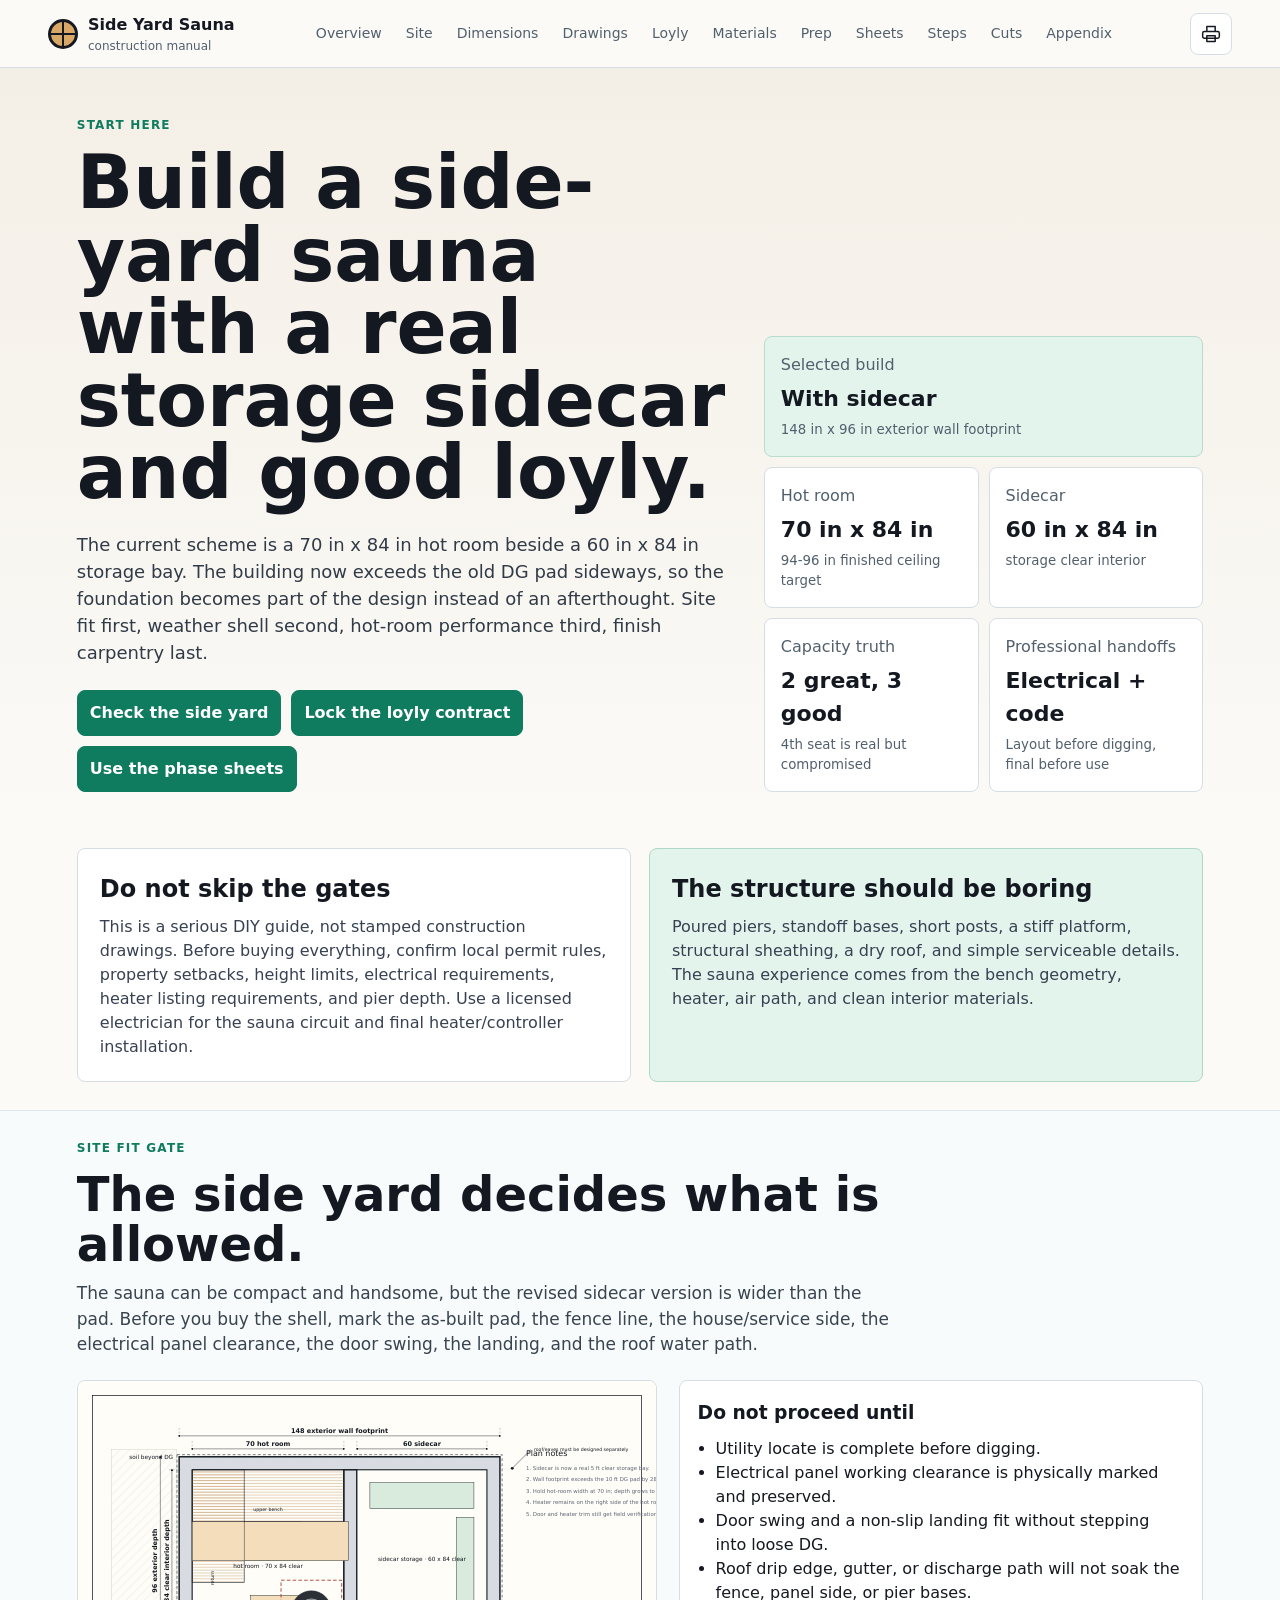
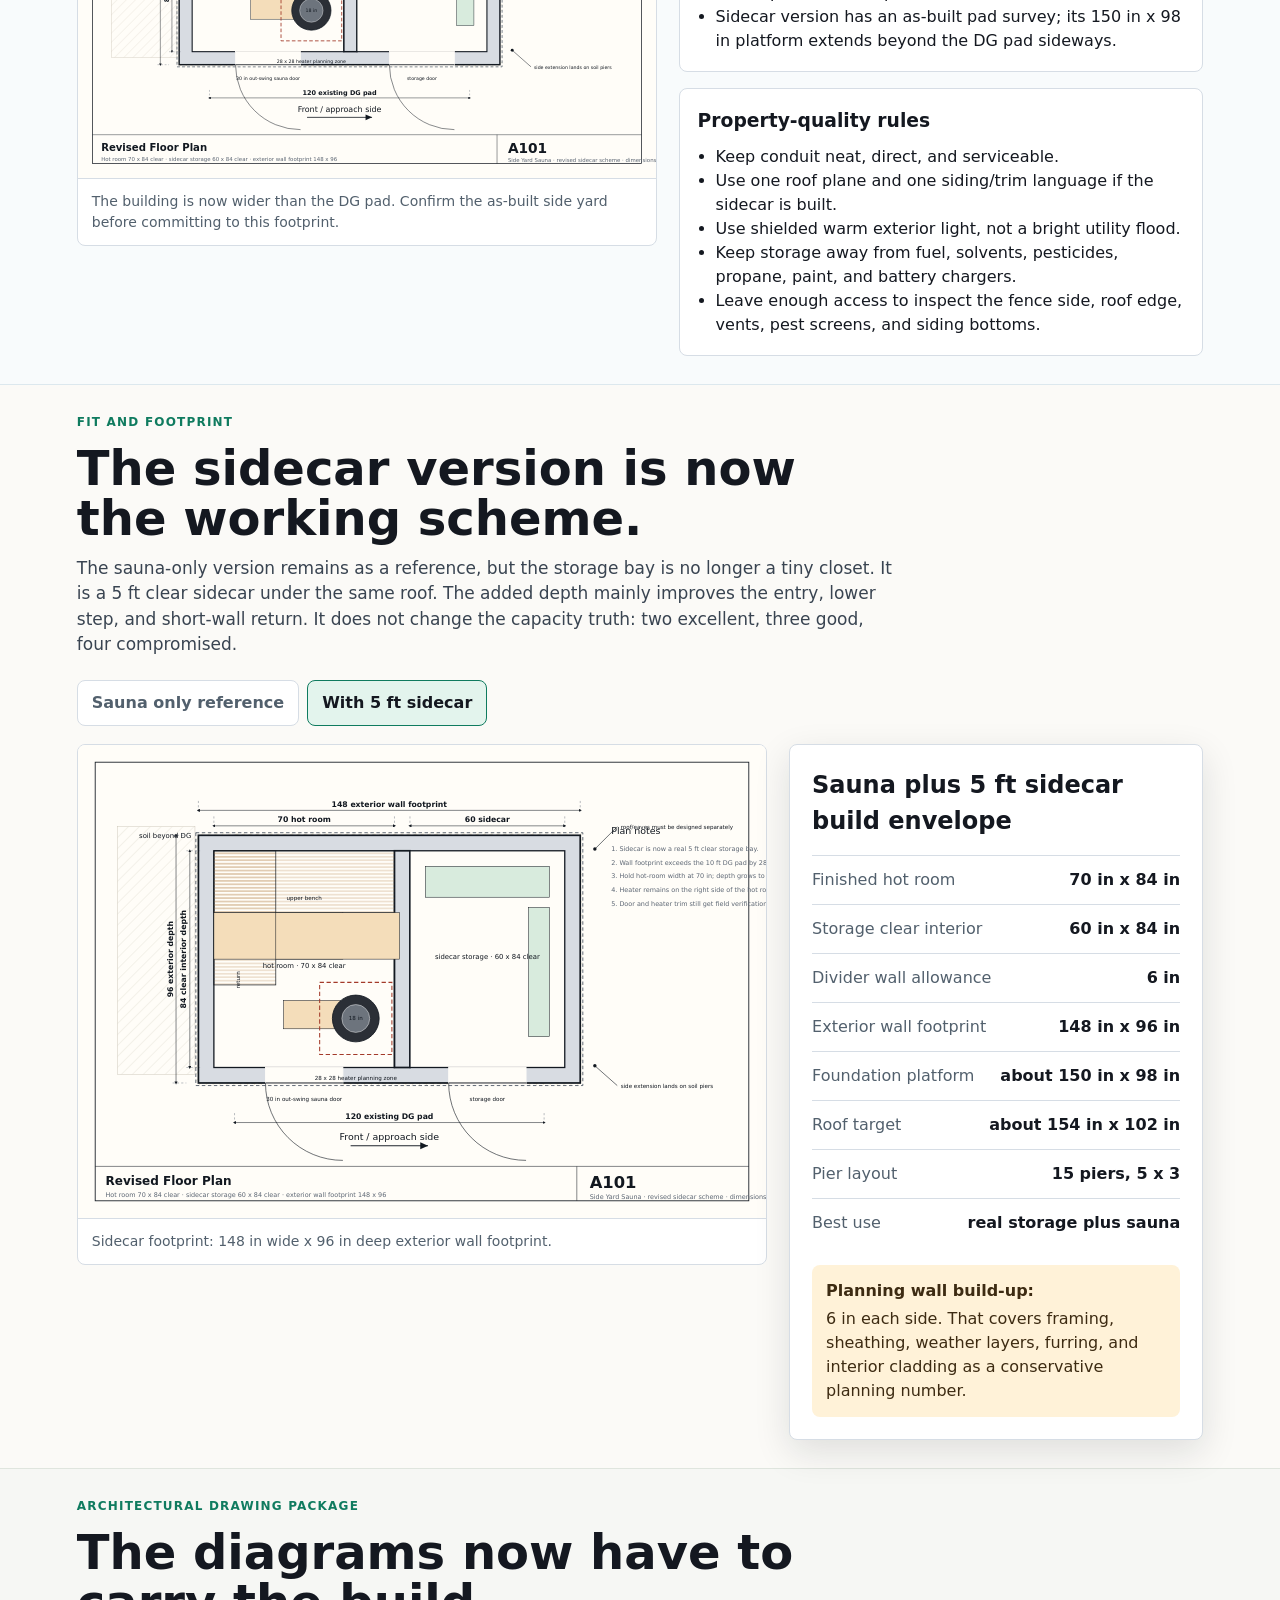
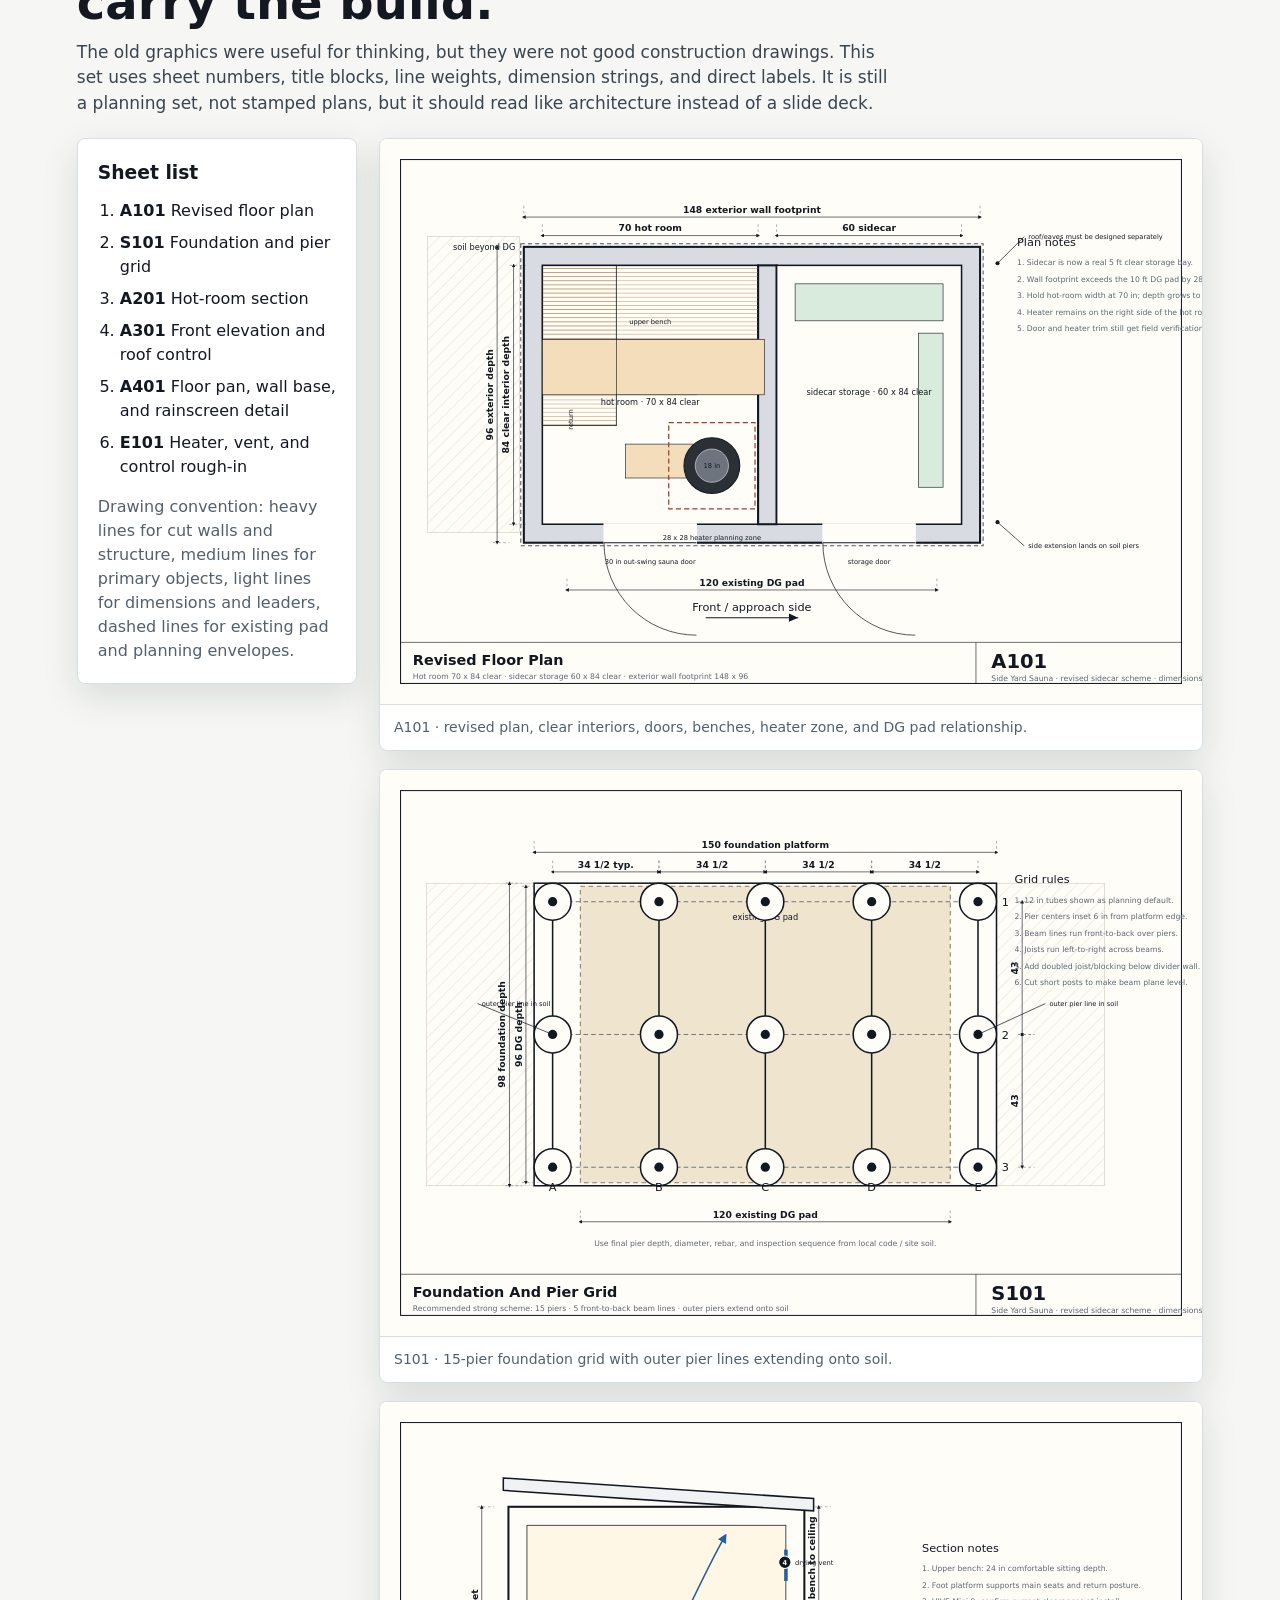
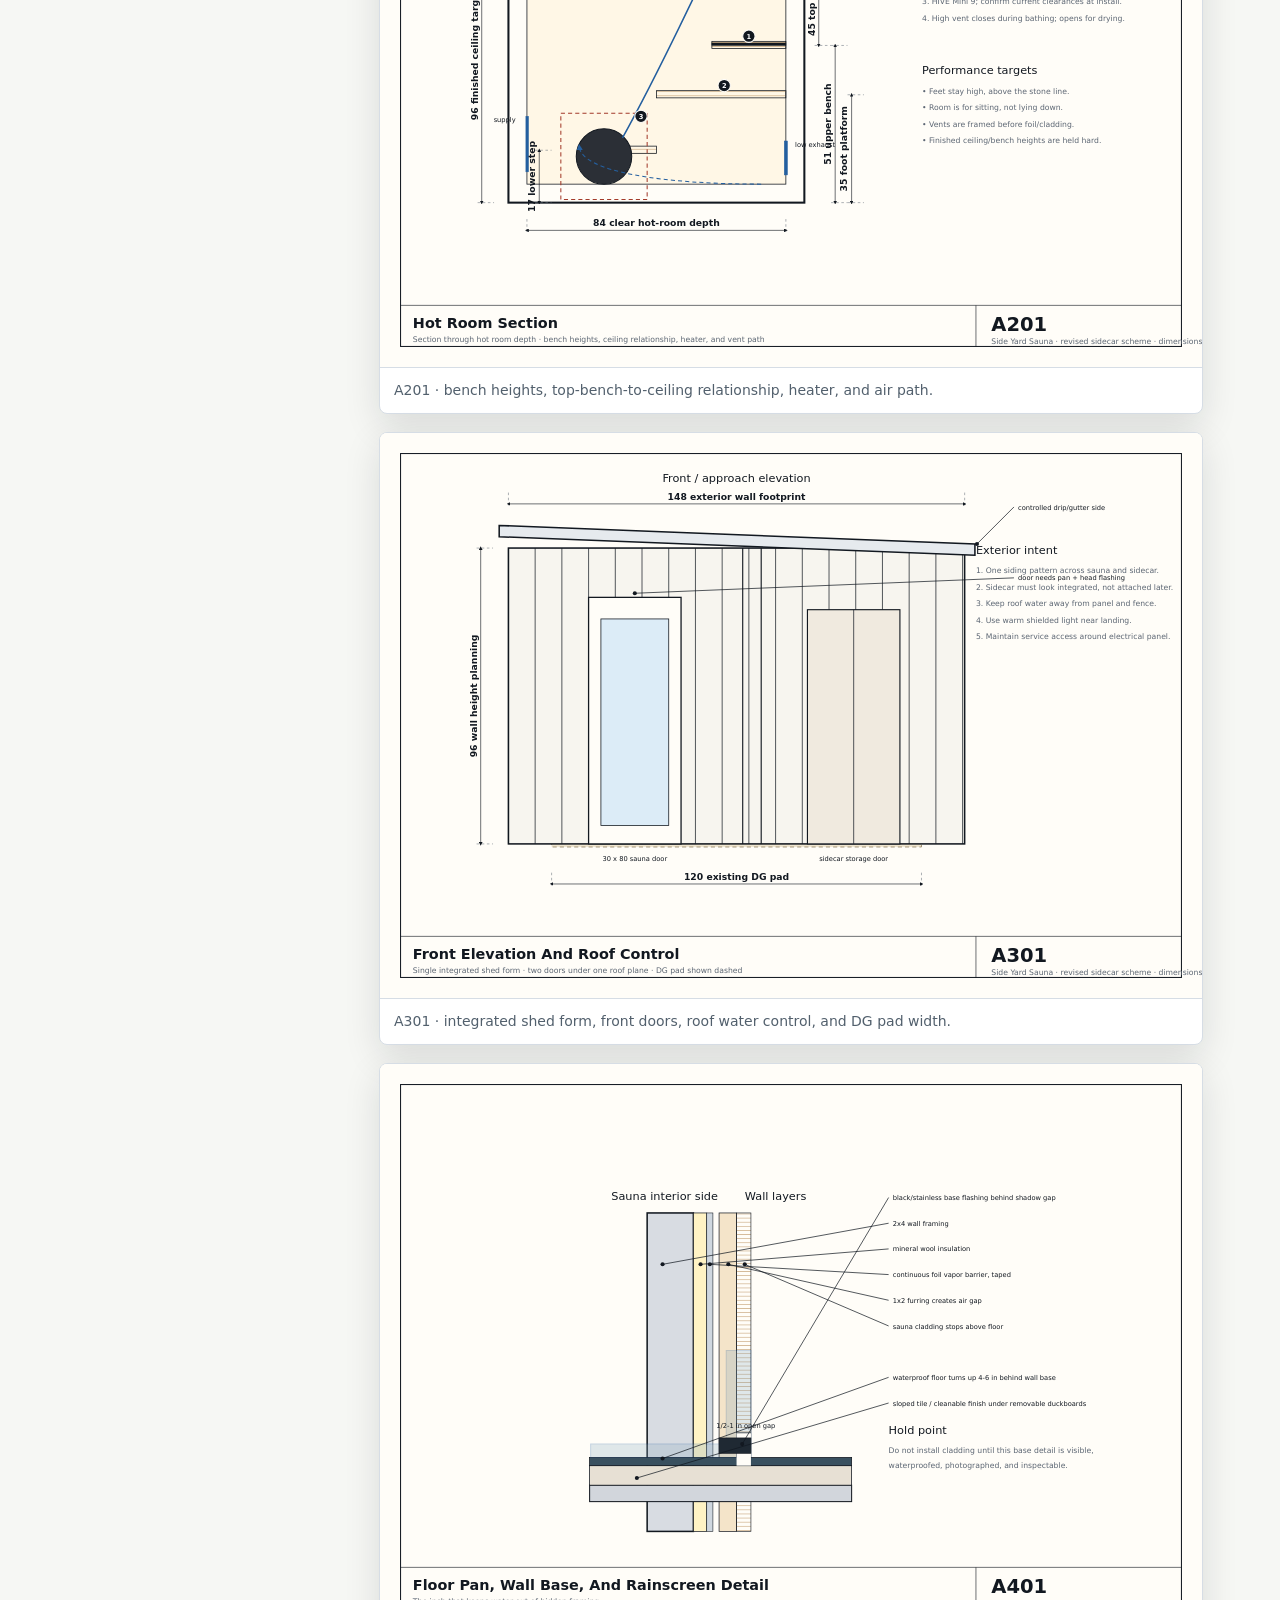
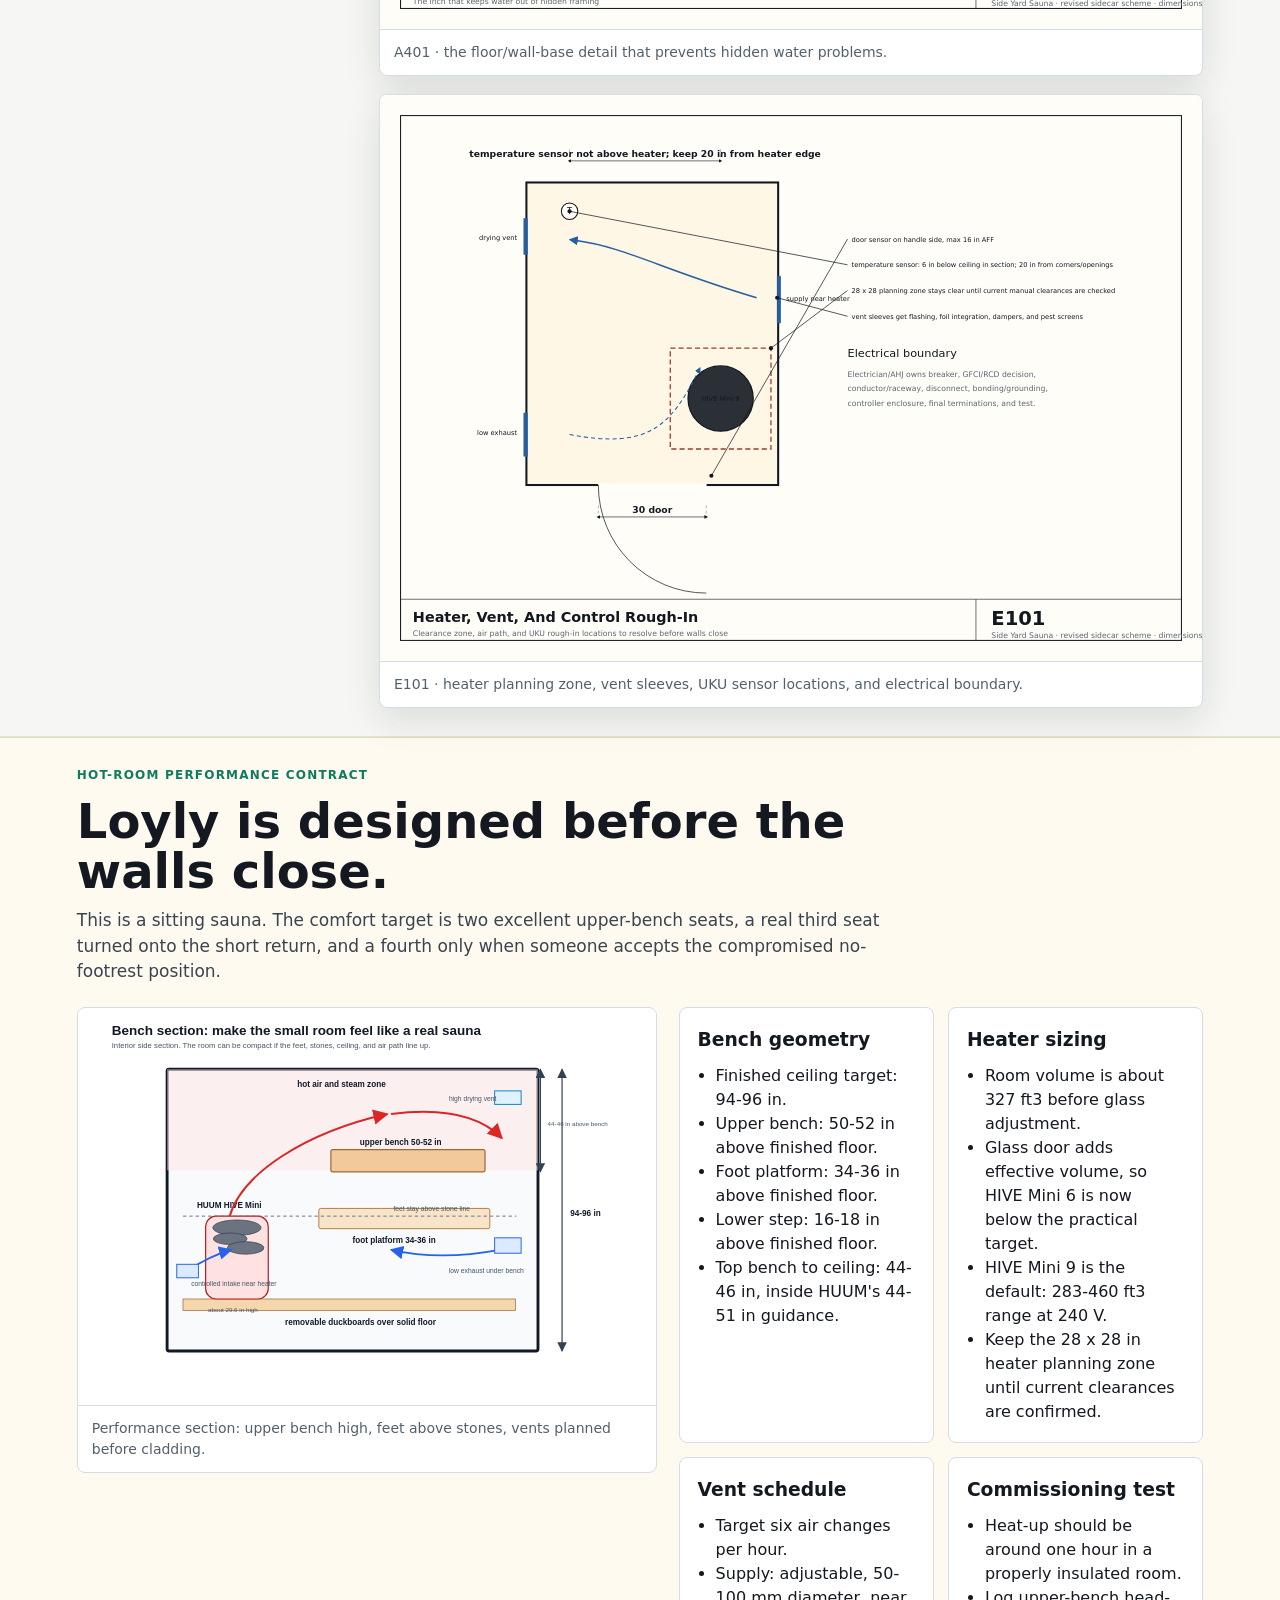
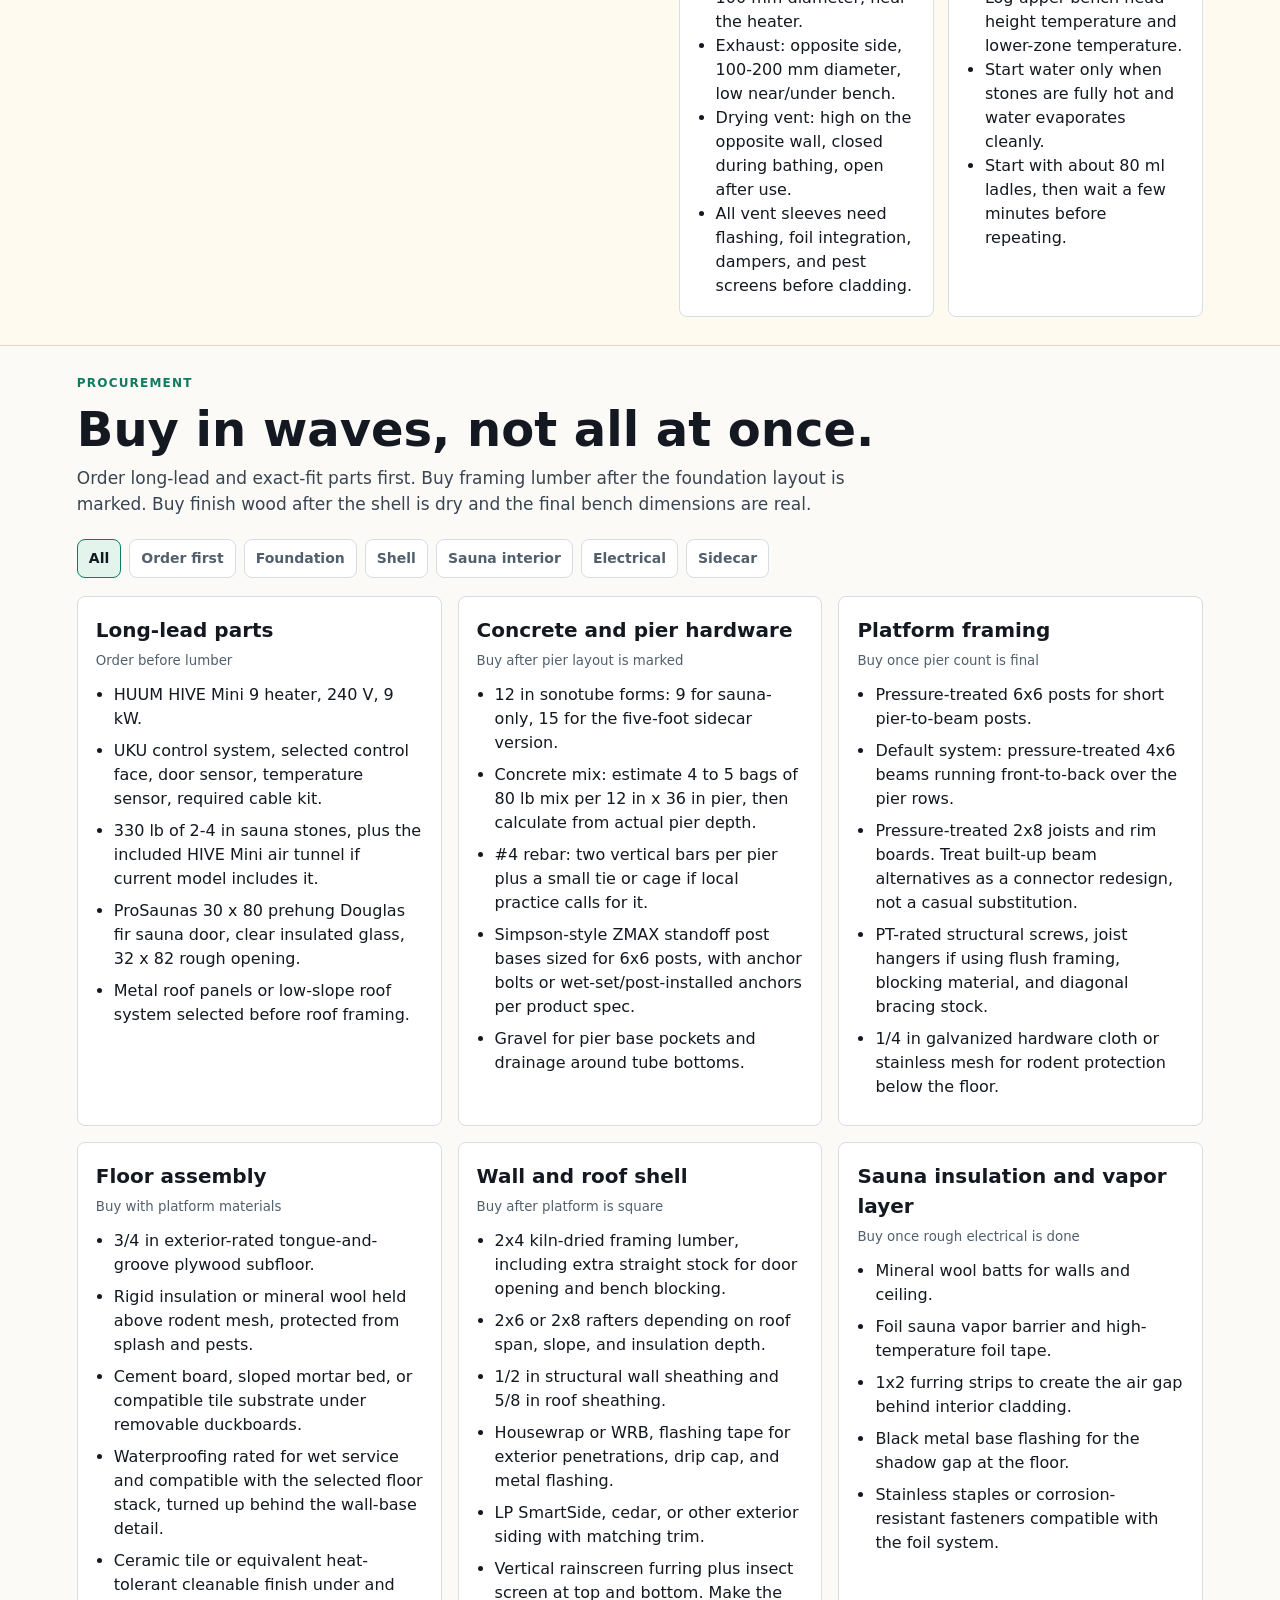
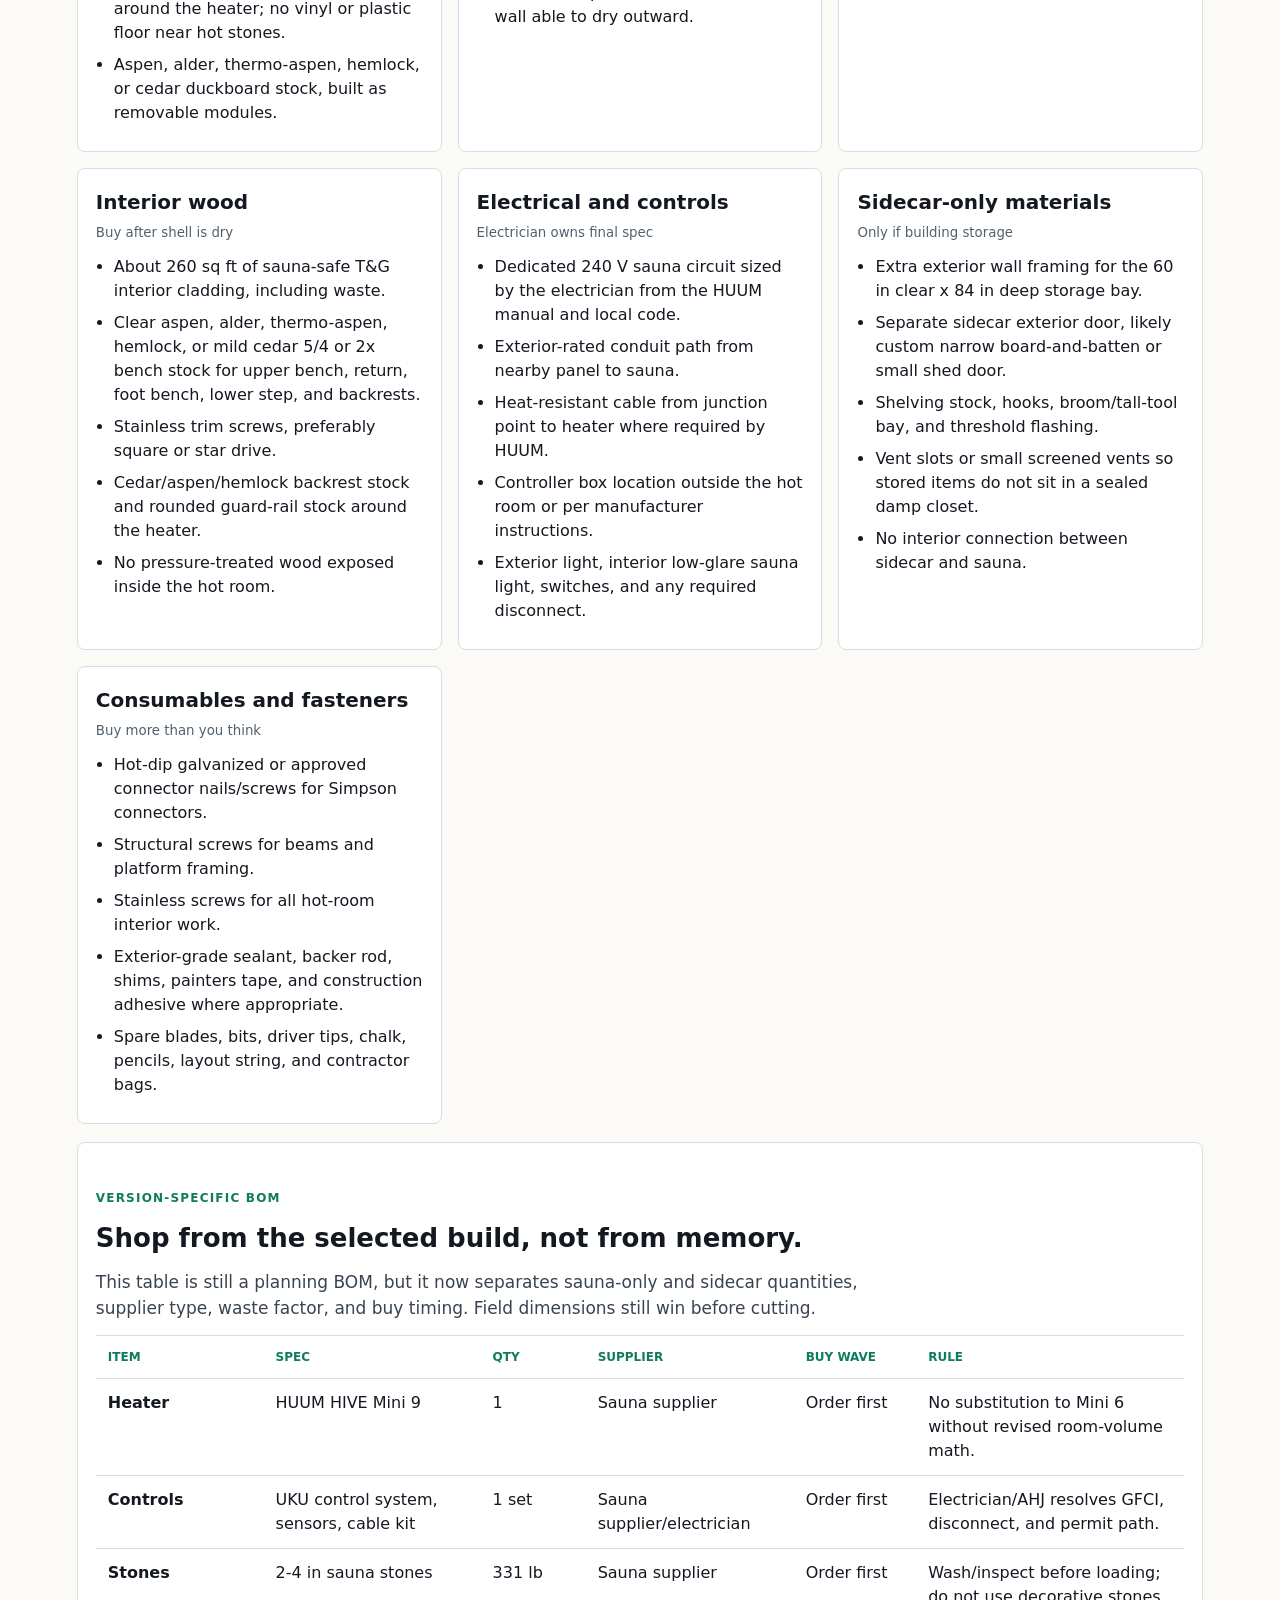
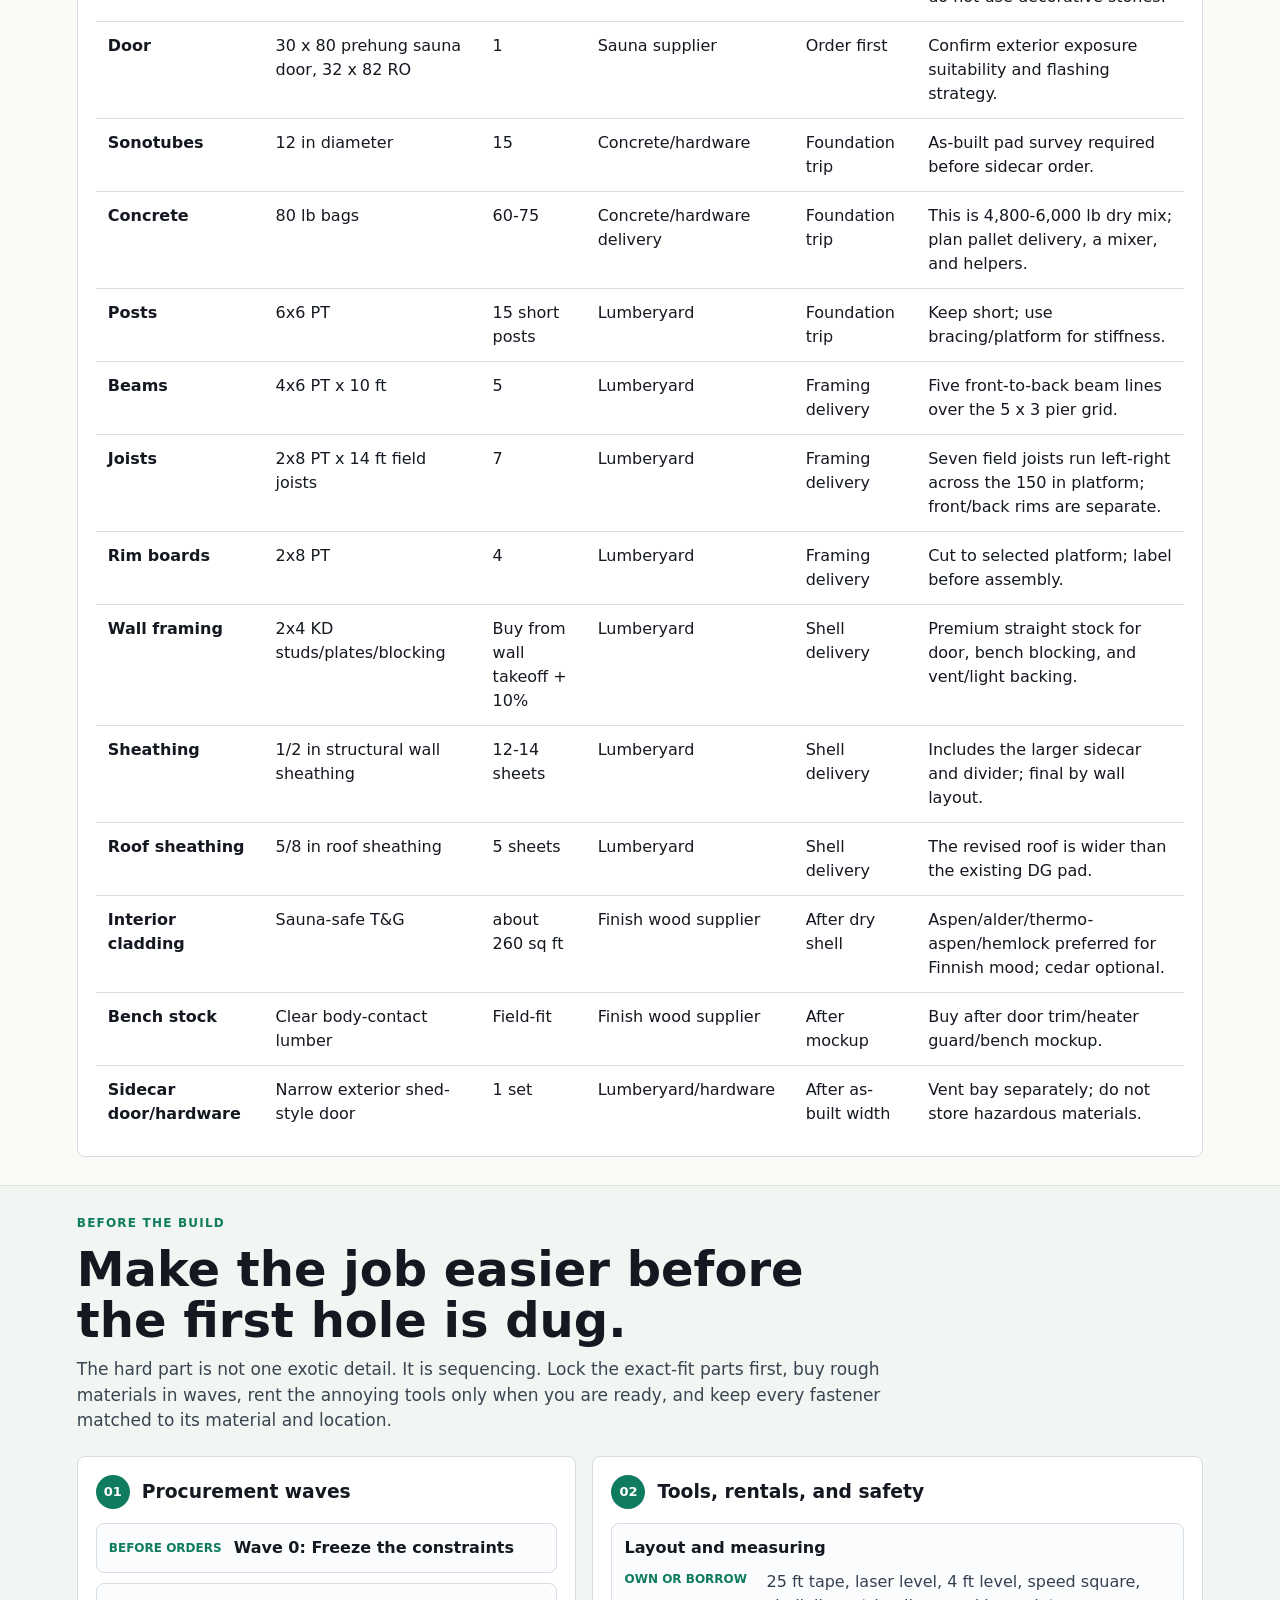
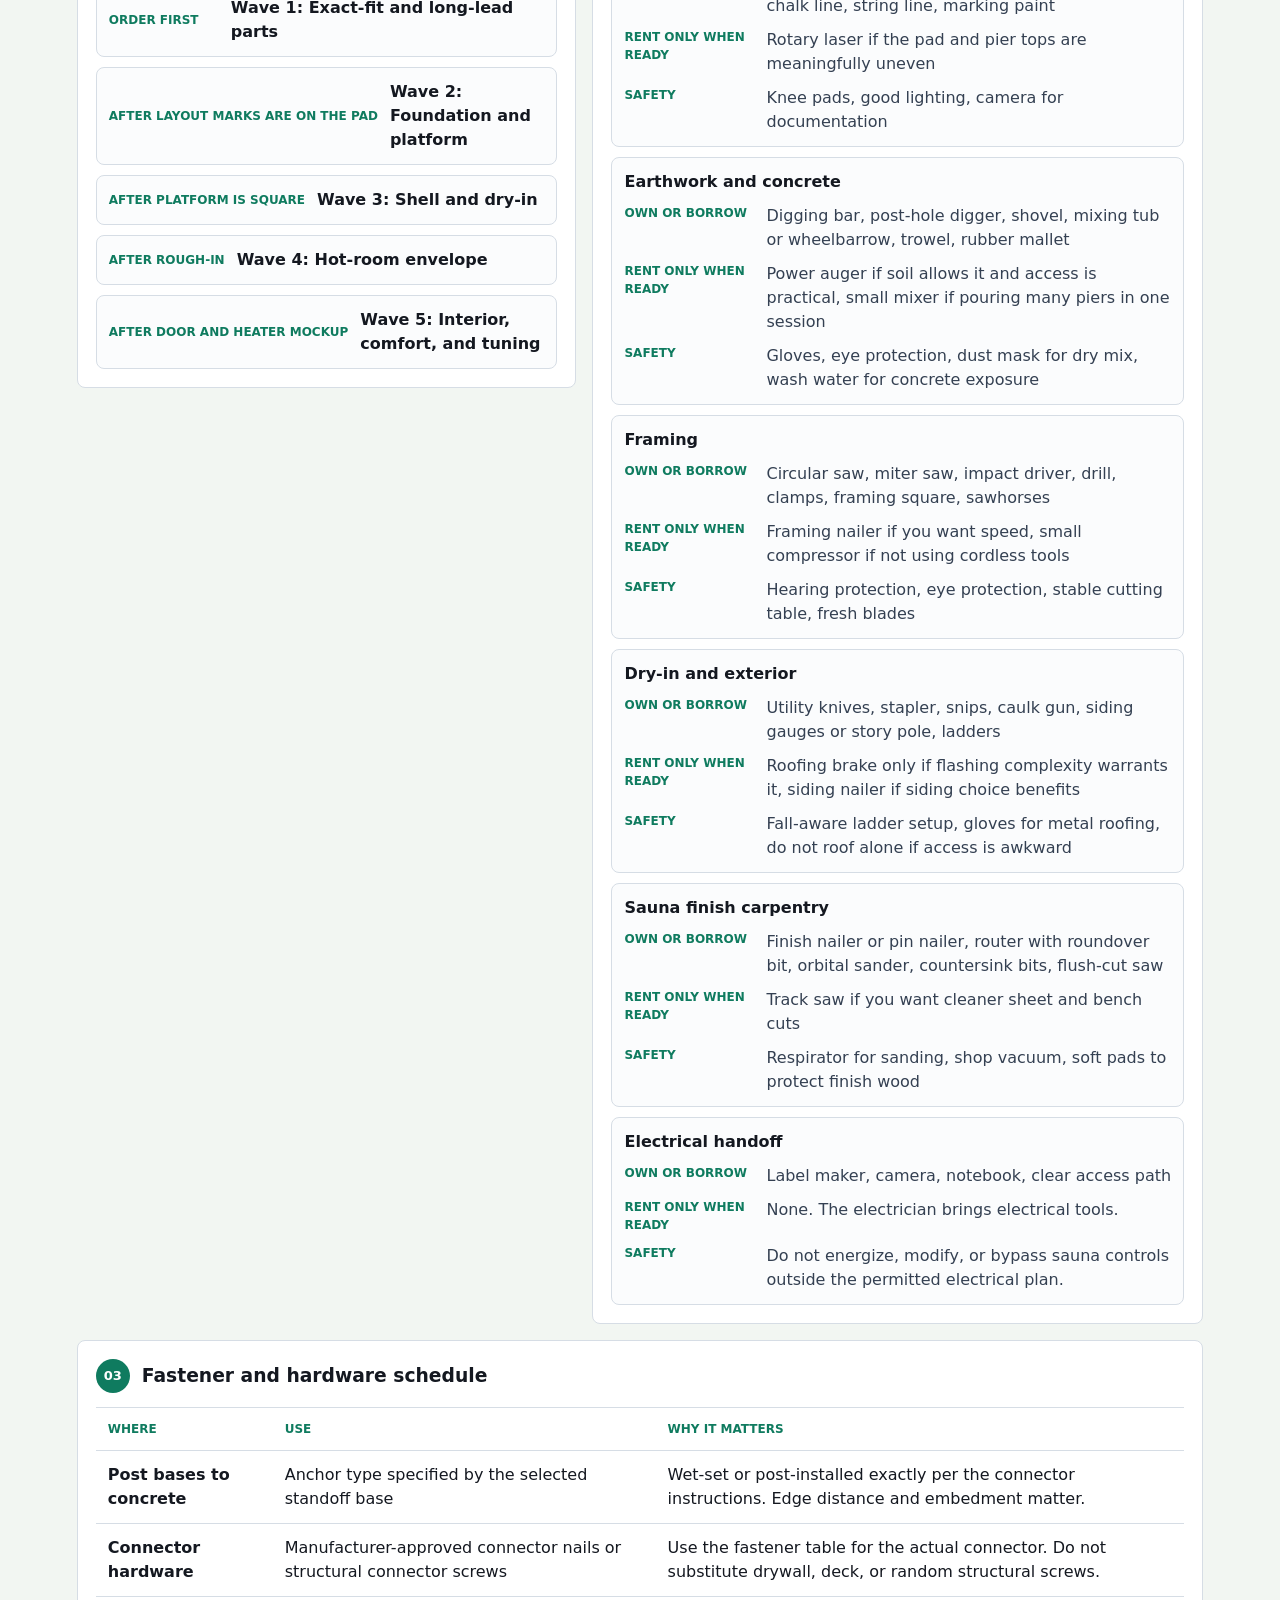
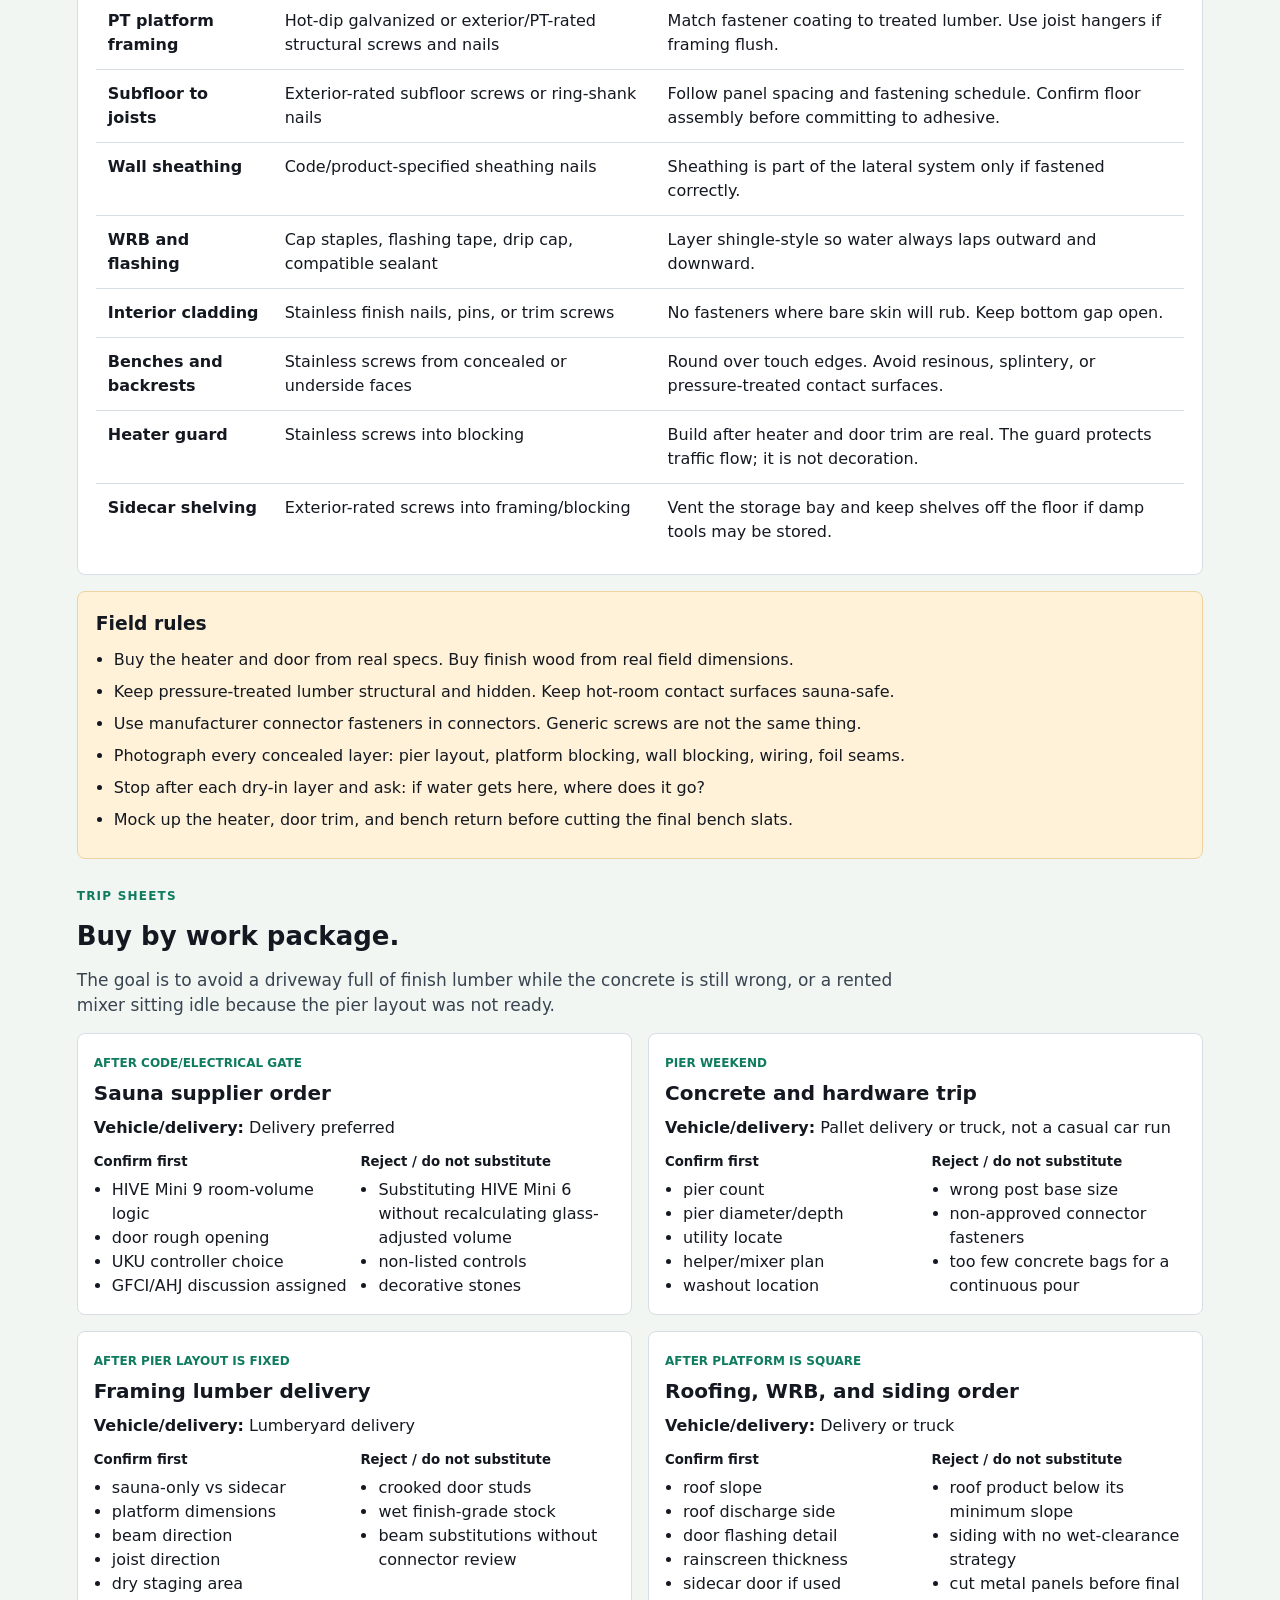
==== commit ee3c5353: "Revise sidecar scheme and drawing package" ====
--- a/sauna-manual/index.html
+++ b/sauna-manual/index.html
@@ -19,6 +19,7 @@
         <a href="#overview">Overview</a>
         <a href="#site">Site</a>
         <a href="#dimensions">Dimensions</a>
+        <a href="#drawings">Drawings</a>
         <a href="#performance">Loyly</a>
         <a href="#materials">Materials</a>
         <a href="#prep">Prep</a>
@@ -36,12 +37,12 @@
       <section id="overview" class="manual-hero">
         <div class="hero-copy">
           <p class="eyebrow">Start here</p>
-          <h1>Build a compact side-yard sauna that actually earns good loyly.</h1>
-          <p>
-            This is no longer just a concept packet. It is a field manual for a small, durable,
-            sitting sauna: site fit first, weather shell second, hot-room performance third,
-            finish carpentry last. The structure should be boring. The sauna should feel calm,
-            high, hot, and easy to maintain.
+          <h1>Build a side-yard sauna with a real storage sidecar and good loyly.</h1>
+          <p>
+            The current scheme is a 70 in x 84 in hot room beside a 60 in x 84 in storage bay.
+            The building now exceeds the old DG pad sideways, so the foundation becomes part of
+            the design instead of an afterthought. Site fit first, weather shell second, hot-room
+            performance third, finish carpentry last.
           </p>
           <div class="start-actions" aria-label="Manual quick actions">
             <a href="#site">Check the side yard</a>
@@ -52,13 +53,18 @@
         <div class="start-dashboard" aria-label="Project dashboard">
           <div class="dashboard-card selected-version">
             <span>Selected build</span>
-            <strong id="dashboardVersion">Sauna only</strong>
-            <small id="dashboardFootprint">82 in x 94 in exterior wall footprint</small>
+            <strong id="dashboardVersion">With sidecar</strong>
+            <small id="dashboardFootprint">148 in x 96 in exterior wall footprint</small>
           </div>
           <div class="dashboard-card">
             <span>Hot room</span>
-            <strong>70 in x 82 in</strong>
+            <strong>70 in x 84 in</strong>
             <small>94-96 in finished ceiling target</small>
+          </div>
+          <div class="dashboard-card">
+            <span>Sidecar</span>
+            <strong>60 in x 84 in</strong>
+            <small>storage clear interior</small>
           </div>
           <div class="dashboard-card">
             <span>Capacity truth</span>
@@ -98,21 +104,17 @@
           <p class="eyebrow">Site fit gate</p>
           <h2>The side yard decides what is allowed.</h2>
           <p>
-            The sauna can be compact and handsome, but the pad is tight. Before you buy the shell,
+            The sauna can be compact and handsome, but the revised sidecar version is wider than the pad.
+            Before you buy the shell,
             mark the as-built pad, the fence line, the house/service side, the electrical panel
             clearance, the door swing, the landing, and the roof water path.
           </p>
         </div>
         <div class="site-layout">
-          <div class="site-diagram" aria-label="Side yard site planning diagram">
-            <span class="site-label site-fence">Fence / rear constraint</span>
-            <span class="site-label site-house">House and service side</span>
-            <span class="site-pad">10 ft x 8 ft DG pad</span>
-            <span class="site-building">Sauna footprint</span>
-            <span class="site-panel">Panel keep-clear</span>
-            <span class="site-door">Out-swing door + landing</span>
-            <span class="site-water">Roof water away from fence and panel</span>
-          </div>
+          <figure class="diagram-frame site-drawing">
+            <img src="../diagrams/architectural/arch-a101-revised-floor-plan.svg" alt="Architectural site-fit plan showing the revised sidecar sauna and existing DG pad" />
+            <figcaption>The building is now wider than the DG pad. Confirm the as-built side yard before committing to this footprint.</figcaption>
+          </figure>
           <div class="site-checks">
             <article>
               <h3>Do not proceed until</h3>
@@ -121,7 +123,7 @@
                 <li>Electrical panel working clearance is physically marked and preserved.</li>
                 <li>Door swing and a non-slip landing fit without stepping into loose DG.</li>
                 <li>Roof drip edge, gutter, or discharge path will not soak the fence, panel side, or pier bases.</li>
-                <li>Sidecar version has an as-built pad survey; its 118 in x 96 in platform is essentially full-pad.</li>
+                <li>Sidecar version has an as-built pad survey; its 150 in x 98 in platform extends beyond the DG pad sideways.</li>
               </ul>
             </article>
             <article>
@@ -141,21 +143,24 @@
       <section id="dimensions" class="section">
         <div class="section-head">
           <p class="eyebrow">Fit and footprint</p>
-          <h2>Two versions, same hot room.</h2>
-          <p>
-            The sidecar changes the building width, not the sauna logic. The hot room stays compact.
+          <h2>The sidecar version is now the working scheme.</h2>
+          <p>
+            The sauna-only version remains as a reference, but the storage bay is no longer a tiny closet.
+            It is a 5 ft clear sidecar under the same roof. The added depth mainly improves the entry,
+            lower step, and short-wall return. It does not change the capacity truth: two excellent,
+            three good, four compromised.
           </p>
         </div>
 
         <div class="segmented-control" role="tablist" aria-label="Choose build version">
-          <button class="segment is-active" id="version-sauna" type="button" role="tab" aria-selected="true" data-version="sauna">Sauna only</button>
-          <button class="segment" id="version-sidecar" type="button" role="tab" aria-selected="false" data-version="sidecar">With sidecar</button>
+          <button class="segment" id="version-sauna" type="button" role="tab" aria-selected="false" data-version="sauna">Sauna only reference</button>
+          <button class="segment is-active" id="version-sidecar" type="button" role="tab" aria-selected="true" data-version="sidecar">With 5 ft sidecar</button>
         </div>
 
         <div class="dimension-layout">
           <figure class="diagram-frame">
-            <img id="versionDiagram" src="../diagrams/sauna-construction-plan-no-sidecar.svg.png" alt="Sauna-only construction footprint diagram" />
-            <figcaption id="versionCaption">Sauna-only footprint: 82 in wide x 94 in deep exterior wall footprint.</figcaption>
+            <img id="versionDiagram" src="../diagrams/architectural/arch-a101-revised-floor-plan.svg" alt="Revised architectural floor plan" />
+            <figcaption id="versionCaption">Sidecar footprint: 148 in wide x 96 in deep exterior wall footprint.</figcaption>
           </figure>
           <div class="dimension-panel">
             <h3 id="versionTitle">Sauna-only build envelope</h3>
@@ -164,6 +169,62 @@
               <strong>Planning wall build-up:</strong>
               <span>6 in each side. That covers framing, sheathing, weather layers, furring, and interior cladding as a conservative planning number.</span>
             </div>
+          </div>
+        </div>
+      </section>
+
+      <section id="drawings" class="section drawing-section">
+        <div class="section-head">
+          <p class="eyebrow">Architectural drawing package</p>
+          <h2>The diagrams now have to carry the build.</h2>
+          <p>
+            The old graphics were useful for thinking, but they were not good construction drawings.
+            This set uses sheet numbers, title blocks, line weights, dimension strings, and direct labels.
+            It is still a planning set, not stamped plans, but it should read like architecture instead
+            of a slide deck.
+          </p>
+        </div>
+        <div class="drawing-package">
+          <aside class="sheet-list">
+            <h3>Sheet list</h3>
+            <ol>
+              <li><strong>A101</strong> Revised floor plan</li>
+              <li><strong>S101</strong> Foundation and pier grid</li>
+              <li><strong>A201</strong> Hot-room section</li>
+              <li><strong>A301</strong> Front elevation and roof control</li>
+              <li><strong>A401</strong> Floor pan, wall base, and rainscreen detail</li>
+              <li><strong>E101</strong> Heater, vent, and control rough-in</li>
+            </ol>
+            <p>
+              Drawing convention: heavy lines for cut walls and structure, medium lines for primary objects,
+              light lines for dimensions and leaders, dashed lines for existing pad and planning envelopes.
+            </p>
+          </aside>
+          <div class="drawing-grid">
+            <figure class="drawing-card">
+              <img src="../diagrams/architectural/arch-a101-revised-floor-plan.svg" alt="Architectural floor plan for revised sidecar sauna" />
+              <figcaption>A101 · revised plan, clear interiors, doors, benches, heater zone, and DG pad relationship.</figcaption>
+            </figure>
+            <figure class="drawing-card">
+              <img src="../diagrams/architectural/arch-s101-foundation-pier-grid.svg" alt="Foundation and pier grid for revised sidecar sauna" />
+              <figcaption>S101 · 15-pier foundation grid with outer pier lines extending onto soil.</figcaption>
+            </figure>
+            <figure class="drawing-card">
+              <img src="../diagrams/architectural/arch-a201-hot-room-section.svg" alt="Hot room section showing loyly geometry and ventilation" />
+              <figcaption>A201 · bench heights, top-bench-to-ceiling relationship, heater, and air path.</figcaption>
+            </figure>
+            <figure class="drawing-card">
+              <img src="../diagrams/architectural/arch-a301-front-elevation.svg" alt="Front elevation of sauna and sidecar" />
+              <figcaption>A301 · integrated shed form, front doors, roof water control, and DG pad width.</figcaption>
+            </figure>
+            <figure class="drawing-card">
+              <img src="../diagrams/architectural/arch-a401-floor-wall-base-detail.svg" alt="Floor pan and wall base construction detail" />
+              <figcaption>A401 · the floor/wall-base detail that prevents hidden water problems.</figcaption>
+            </figure>
+            <figure class="drawing-card">
+              <img src="../diagrams/architectural/arch-e101-heater-vent-control.svg" alt="Heater, ventilation, and control rough-in diagram" />
+              <figcaption>E101 · heater planning zone, vent sleeves, UKU sensor locations, and electrical boundary.</figcaption>
+            </figure>
           </div>
         </div>
       </section>
@@ -197,8 +258,8 @@
             <article>
               <h3>Heater sizing</h3>
               <ul>
-                <li>Room volume is roughly 312-319 ft3 before glass adjustment.</li>
-                <li>Glass door adds effective volume, so HIVE Mini 6 is too close to its upper limit.</li>
+                <li>Room volume is about 327 ft3 before glass adjustment.</li>
+                <li>Glass door adds effective volume, so HIVE Mini 6 is now below the practical target.</li>
                 <li>HIVE Mini 9 is the default: 283-460 ft3 range at 240 V.</li>
                 <li>Keep the 28 x 28 in heater planning zone until current clearances are confirmed.</li>
               </ul>
@@ -226,21 +287,6 @@
         </div>
       </section>
 
-      <section class="section visual-strip" aria-label="Build diagrams">
-        <figure>
-          <img src="../diagrams/sauna-70x82-capacity-3-plus-1.svg.png" alt="Capacity diagram showing two excellent seats, a reasonable third seat, and a compromised fourth" />
-          <figcaption>Capacity: two excellent, three reasonable, four compromised.</figcaption>
-        </figure>
-        <figure>
-          <img src="../diagrams/side-yard-sauna-three-level-bench-section.svg.png" alt="Three-level bench section showing upper bench, foot bench, lower step, and heater stone line" />
-          <figcaption>Bench stack: upper bench, foot bench, lower step.</figcaption>
-        </figure>
-        <figure>
-          <img src="../diagrams/sauna-sonotube-foundation-section.svg.png" alt="Poured sonotube pier foundation section with standoff post bases and short posts" />
-          <figcaption>Foundation: poured piers, standoff bases, short posts.</figcaption>
-        </figure>
-      </section>
-
       <section id="materials" class="section">
         <div class="section-head">
           <p class="eyebrow">Procurement</p>
@@ -355,15 +401,15 @@
             <div class="calc-row">
               <label>Diameter <input id="pierDiameter" type="number" min="6" max="24" value="12" /> in</label>
               <label>Depth <input id="pierDepth" type="number" min="12" max="72" value="36" /> in</label>
-              <label>Piers <input id="pierCount" type="number" min="1" max="20" value="9" /> count</label>
+              <label>Piers <input id="pierCount" type="number" min="1" max="24" value="15" /> count</label>
             </div>
             <p id="concreteResult" class="calc-result"></p>
           </article>
           <article class="calculator-card">
             <h3>Square layout checker</h3>
             <div class="calc-row">
-              <label>Width <input id="layoutWidth" type="number" min="1" value="84" /> in</label>
-              <label>Depth <input id="layoutDepth" type="number" min="1" value="96" /> in</label>
+              <label>Width <input id="layoutWidth" type="number" min="1" value="150" /> in</label>
+              <label>Depth <input id="layoutDepth" type="number" min="1" value="98" /> in</label>
             </div>
             <p id="diagonalResult" class="calc-result"></p>
           </article>
@@ -463,8 +509,9 @@
           <article>
             <h3>Decision log</h3>
             <p>
-              Current recommendation: sauna-only if you want the cleanest build. Sidecar if storage matters enough
-              to use almost the full pad and keep roof overhangs tight.
+              Current recommendation: build the sidecar only if the storage value is worth expanding the foundation
+              beyond the DG pad. The better version is not a bigger sauna experience; it is a better property object:
+              sauna plus a real exterior closet under one disciplined roof.
             </p>
           </article>
         </div>
--- a/sauna-manual/styles.css
+++ b/sauna-manual/styles.css
@@ -220,6 +220,20 @@
   border-radius: var(--radius);
   background: var(--panel);
   box-shadow: var(--shadow);
+  min-width: 0;
+}
+
+.diagram-frame,
+.site-checks article,
+.contract-grid article,
+.prep-card,
+.field-rules,
+.trip-panel,
+.trip-card,
+.tool-kit,
+.phase,
+.cut-note {
+  min-width: 0;
 }
 
 .dashboard-card {
@@ -447,6 +461,76 @@
   border-block: 1px solid #ead8b6;
 }
 
+.drawing-section {
+  background: #f6f7f4;
+  border-block: 1px solid #dfe5de;
+}
+
+.drawing-package {
+  display: grid;
+  grid-template-columns: minmax(260px, 0.34fr) minmax(0, 1fr);
+  gap: 22px;
+  align-items: start;
+}
+
+.sheet-list,
+.drawing-card {
+  border: 1px solid var(--line);
+  border-radius: var(--radius);
+  background: #fff;
+  box-shadow: var(--shadow);
+}
+
+.sheet-list {
+  position: sticky;
+  top: 92px;
+  padding: 20px;
+}
+
+.sheet-list h3,
+.drawing-card figcaption {
+  margin: 0;
+}
+
+.sheet-list ol {
+  margin: 12px 0 16px;
+  padding-left: 22px;
+}
+
+.sheet-list li {
+  margin: 8px 0;
+}
+
+.sheet-list p {
+  margin: 0;
+  color: var(--muted);
+}
+
+.drawing-grid {
+  display: grid;
+  grid-template-columns: 1fr;
+  gap: 18px;
+}
+
+.drawing-card {
+  margin: 0;
+  overflow: hidden;
+}
+
+.drawing-card img {
+  width: 100%;
+  aspect-ratio: 16 / 11;
+  object-fit: contain;
+  background: #fffdf8;
+}
+
+.drawing-card figcaption {
+  padding: 12px 14px;
+  color: var(--muted);
+  font-size: 14px;
+  border-top: 1px solid var(--line);
+}
+
 .loyly-frame img {
   aspect-ratio: 4 / 3;
 }
@@ -508,7 +592,7 @@
 
 .diagram-frame img {
   width: 100%;
-  aspect-ratio: 1 / 1;
+  aspect-ratio: 16 / 11;
   object-fit: contain;
 }
 
@@ -631,11 +715,16 @@
   margin-top: 18px;
   padding: 18px;
   box-shadow: none;
+  min-width: 0;
 }
 
 .bom-table,
 .fastener-schedule {
+  display: block;
+  width: 100%;
+  max-width: 100%;
   overflow-x: auto;
+  -webkit-overflow-scrolling: touch;
 }
 
 .bom-table table,
@@ -1173,6 +1262,7 @@
   .dimension-layout,
   .site-layout,
   .performance-layout,
+  .drawing-package,
   .prep-grid,
   .assembly-sheet,
   .phase-body,
@@ -1196,6 +1286,10 @@
   .cut-note {
     position: static;
   }
+
+  .sheet-list {
+    position: static;
+  }
 }
 
 @media (max-width: 640px) {
@@ -1216,6 +1310,7 @@
   }
 
   .start-dashboard,
+  .drawing-grid,
   .visual-strip,
   .materials-grid,
   .wave-body,
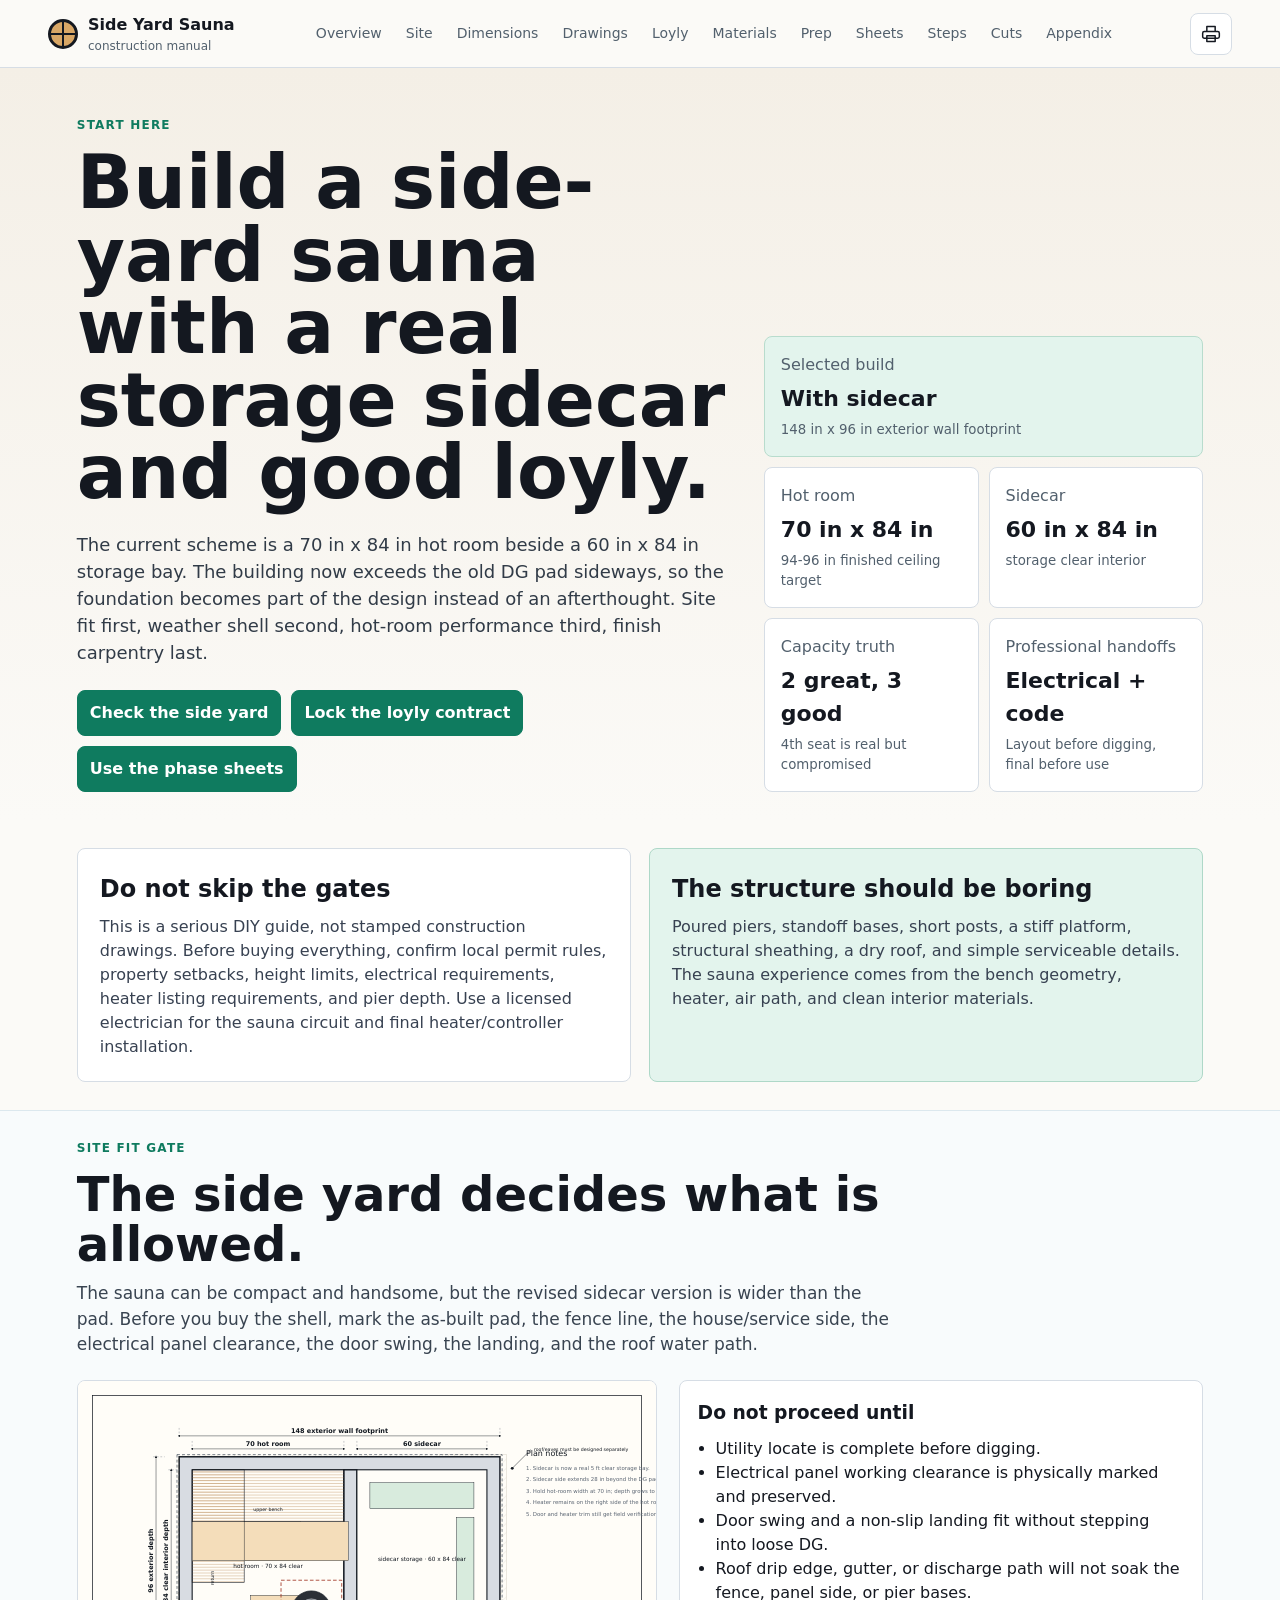
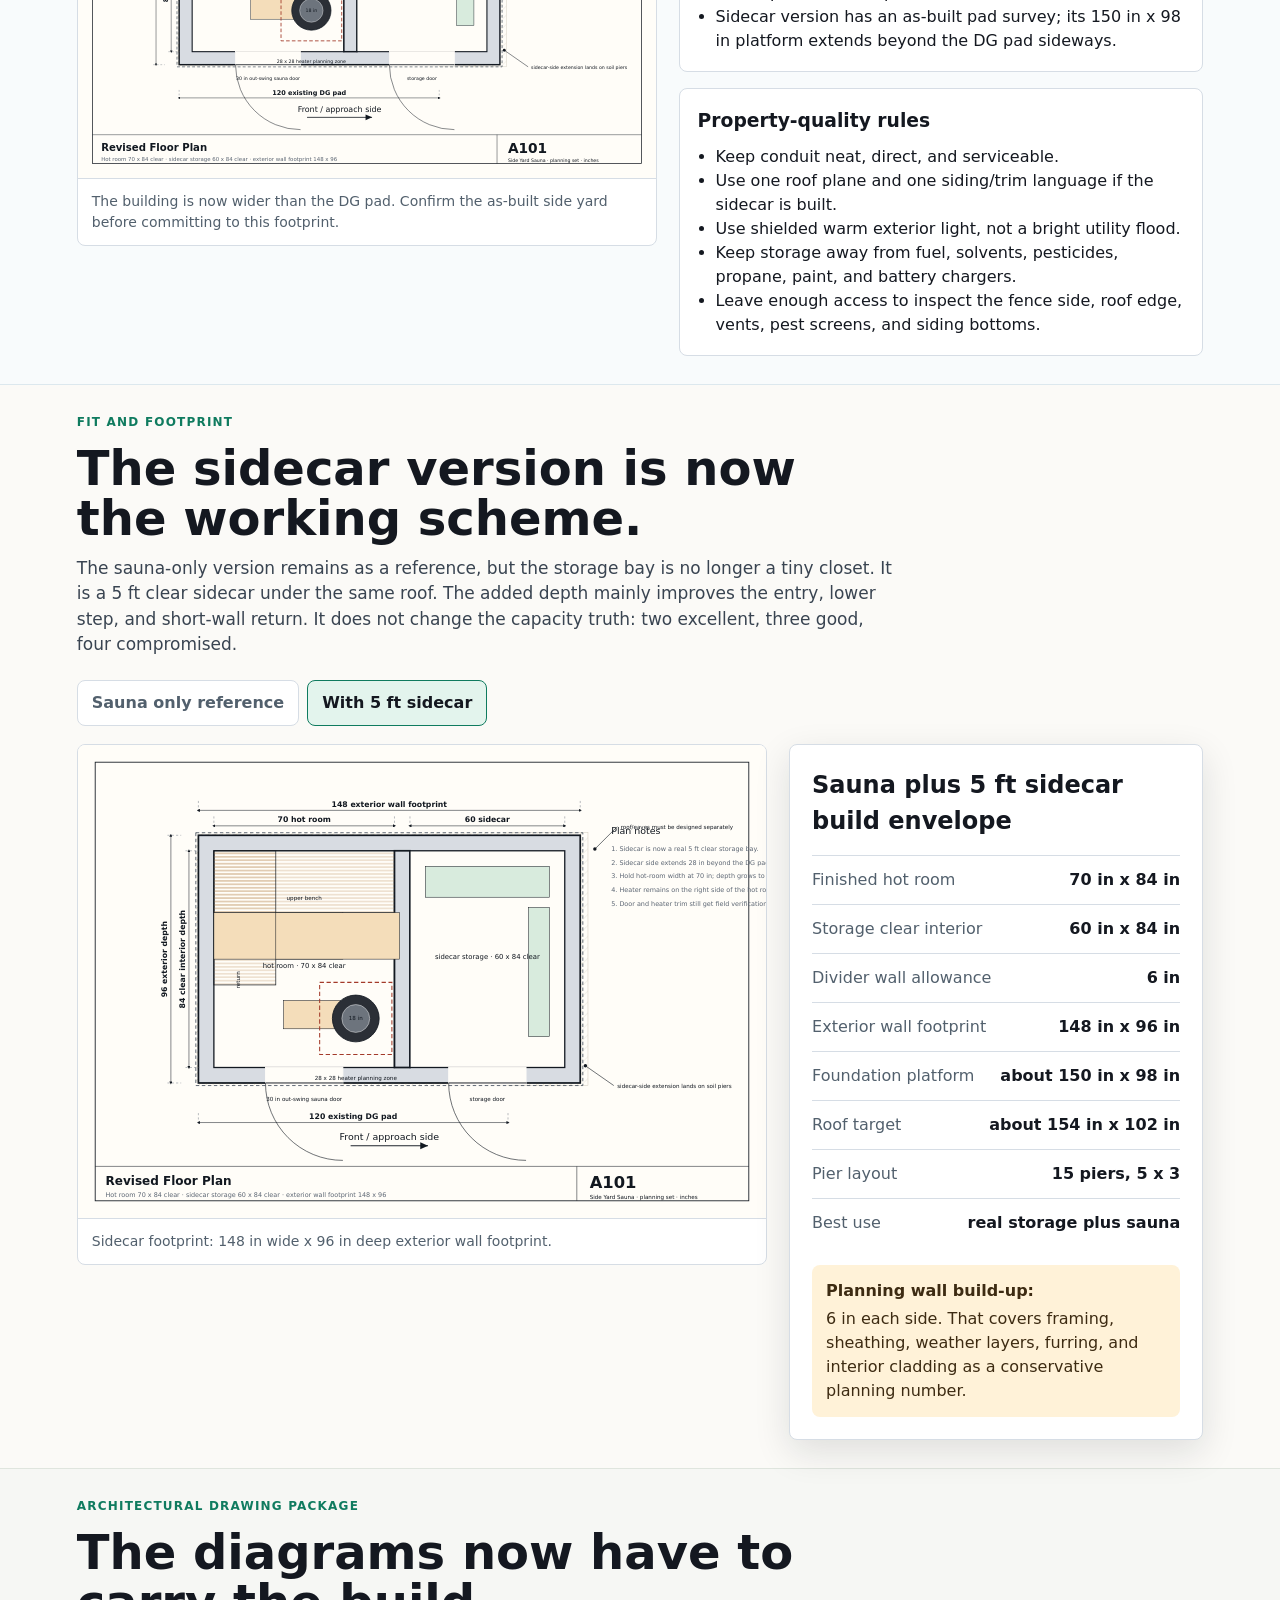
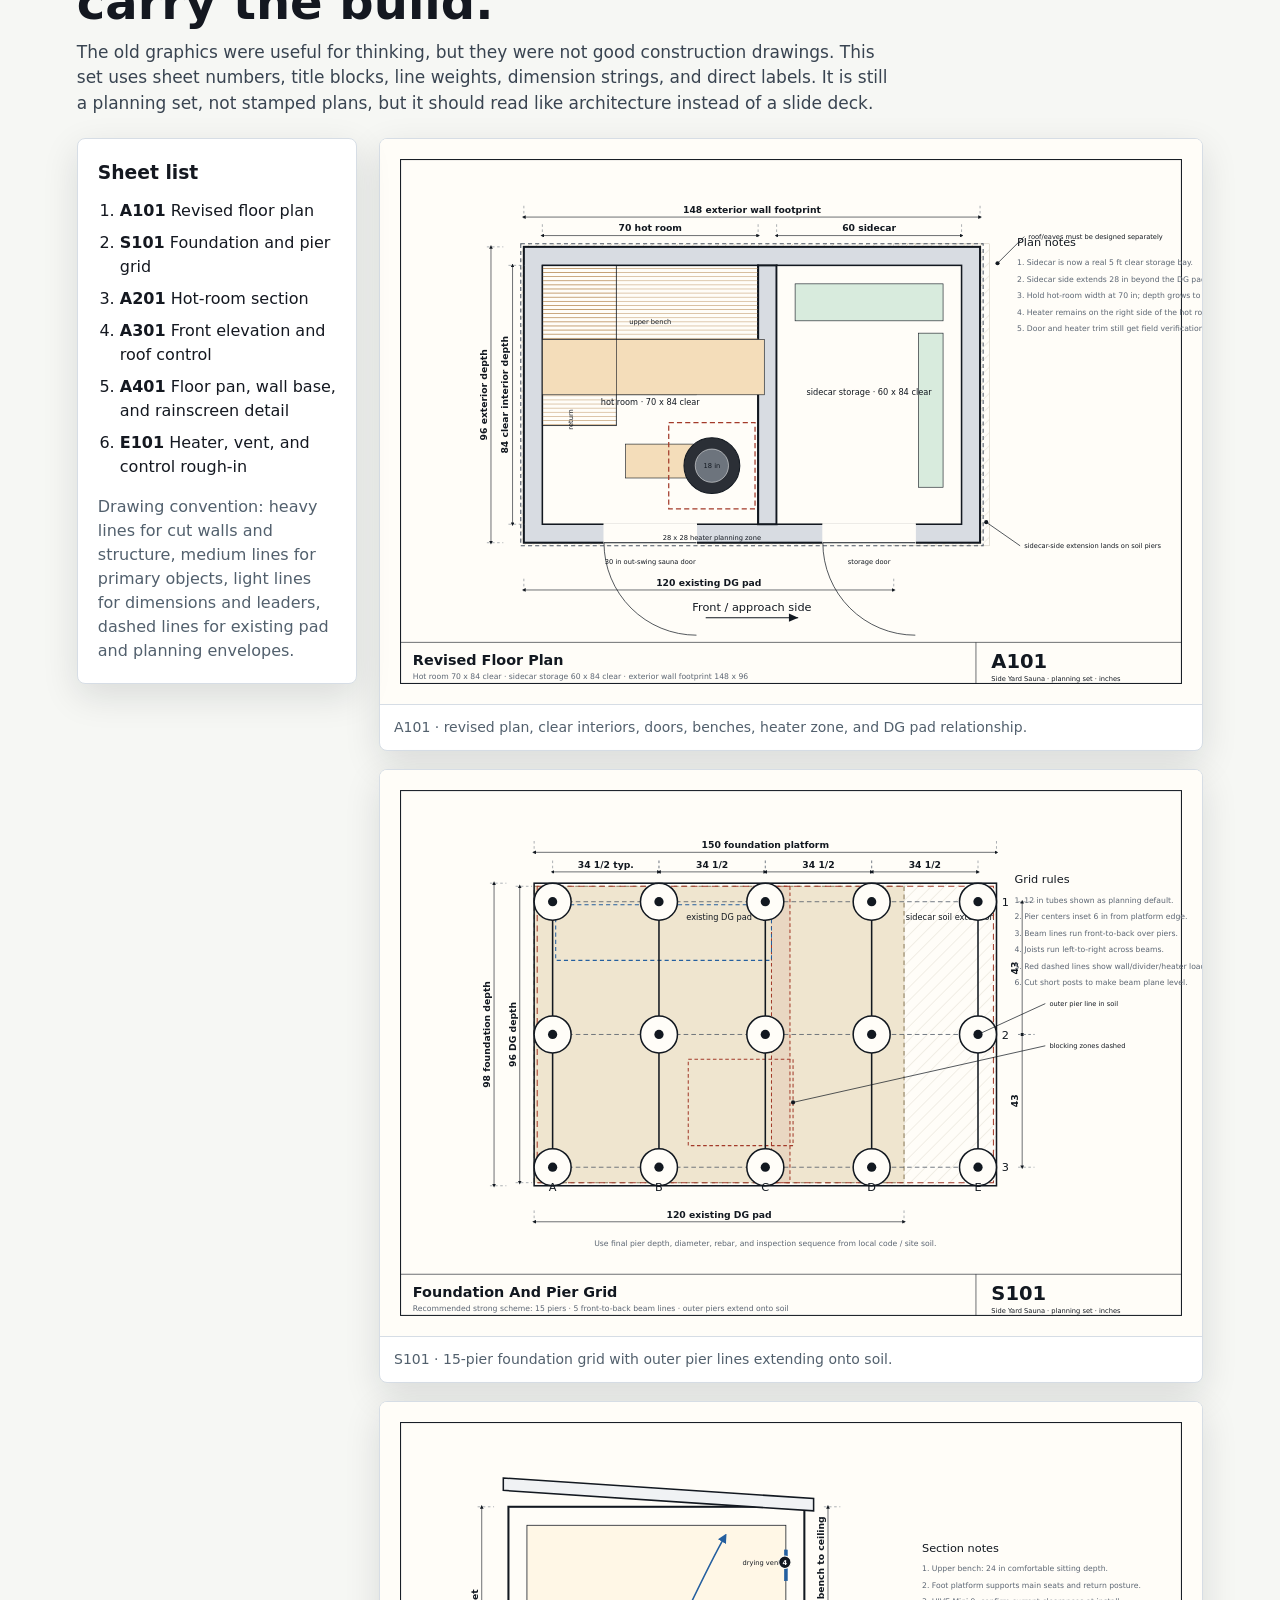
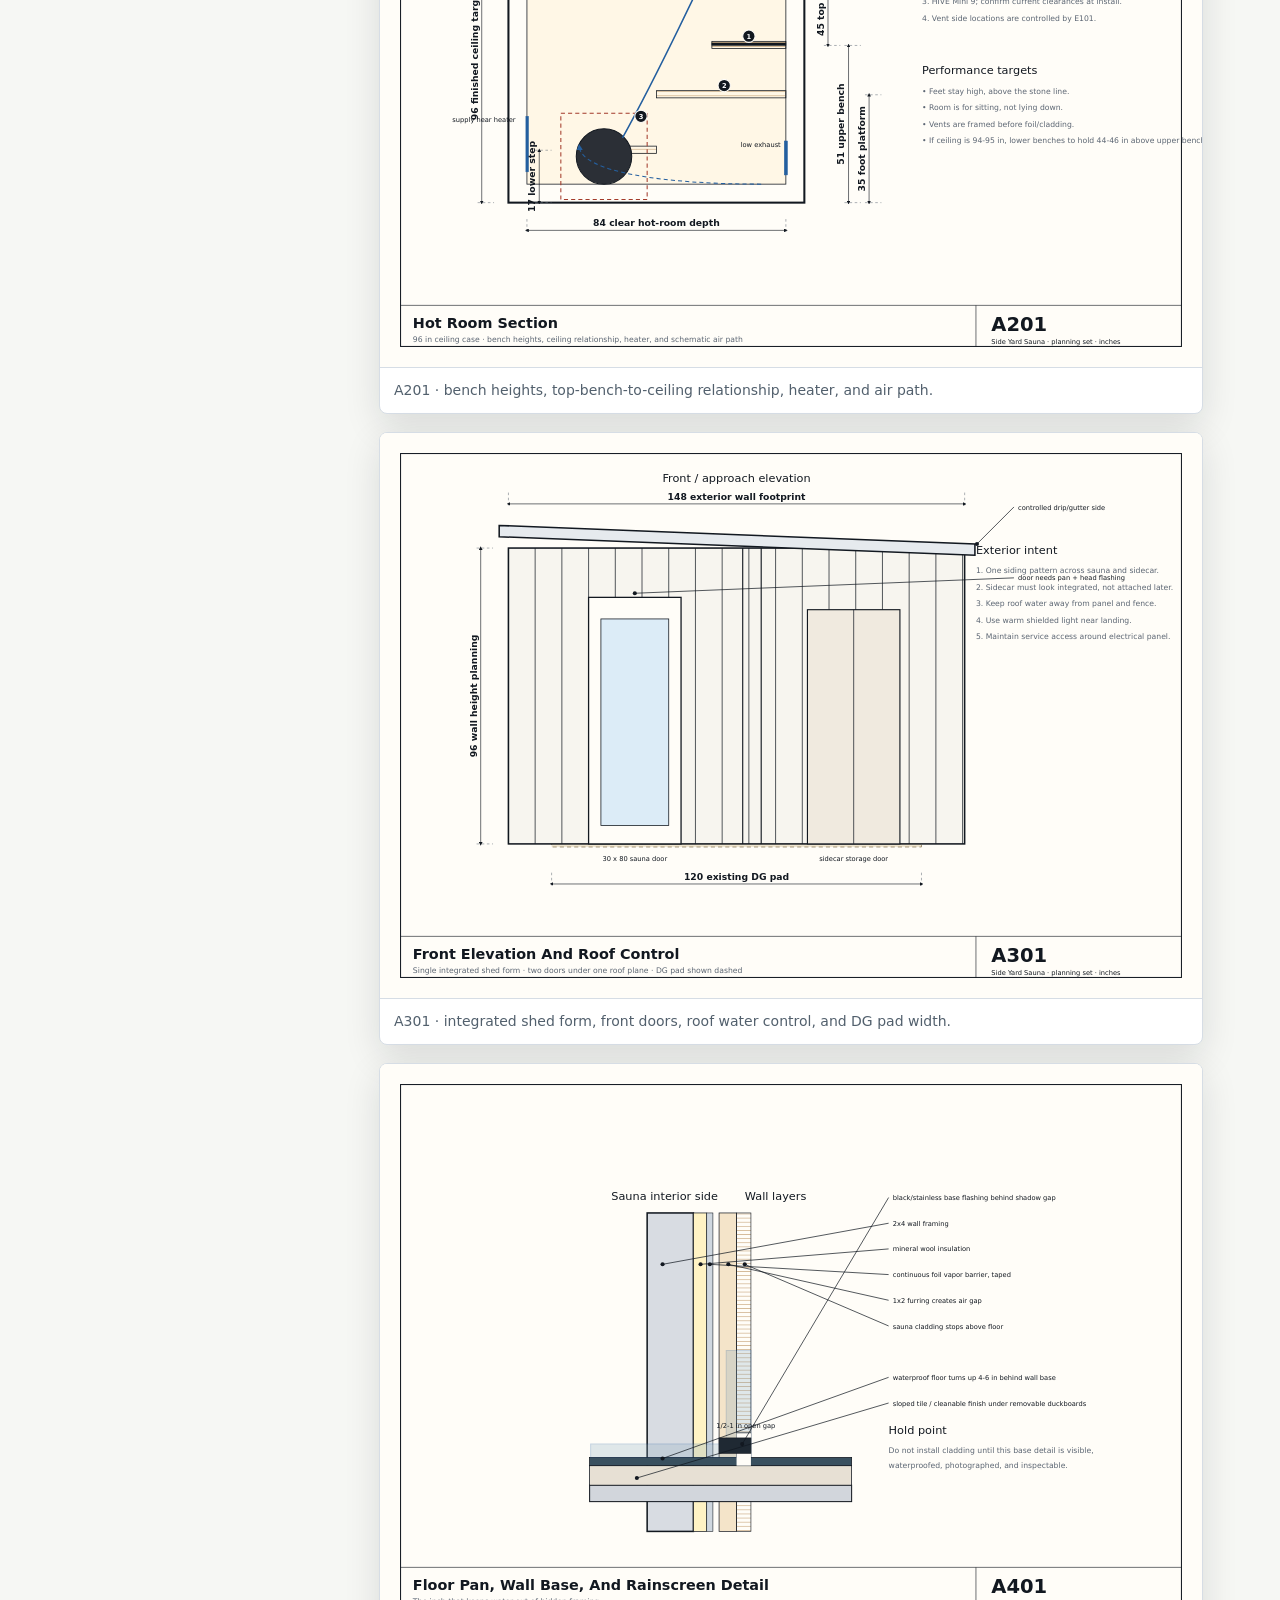
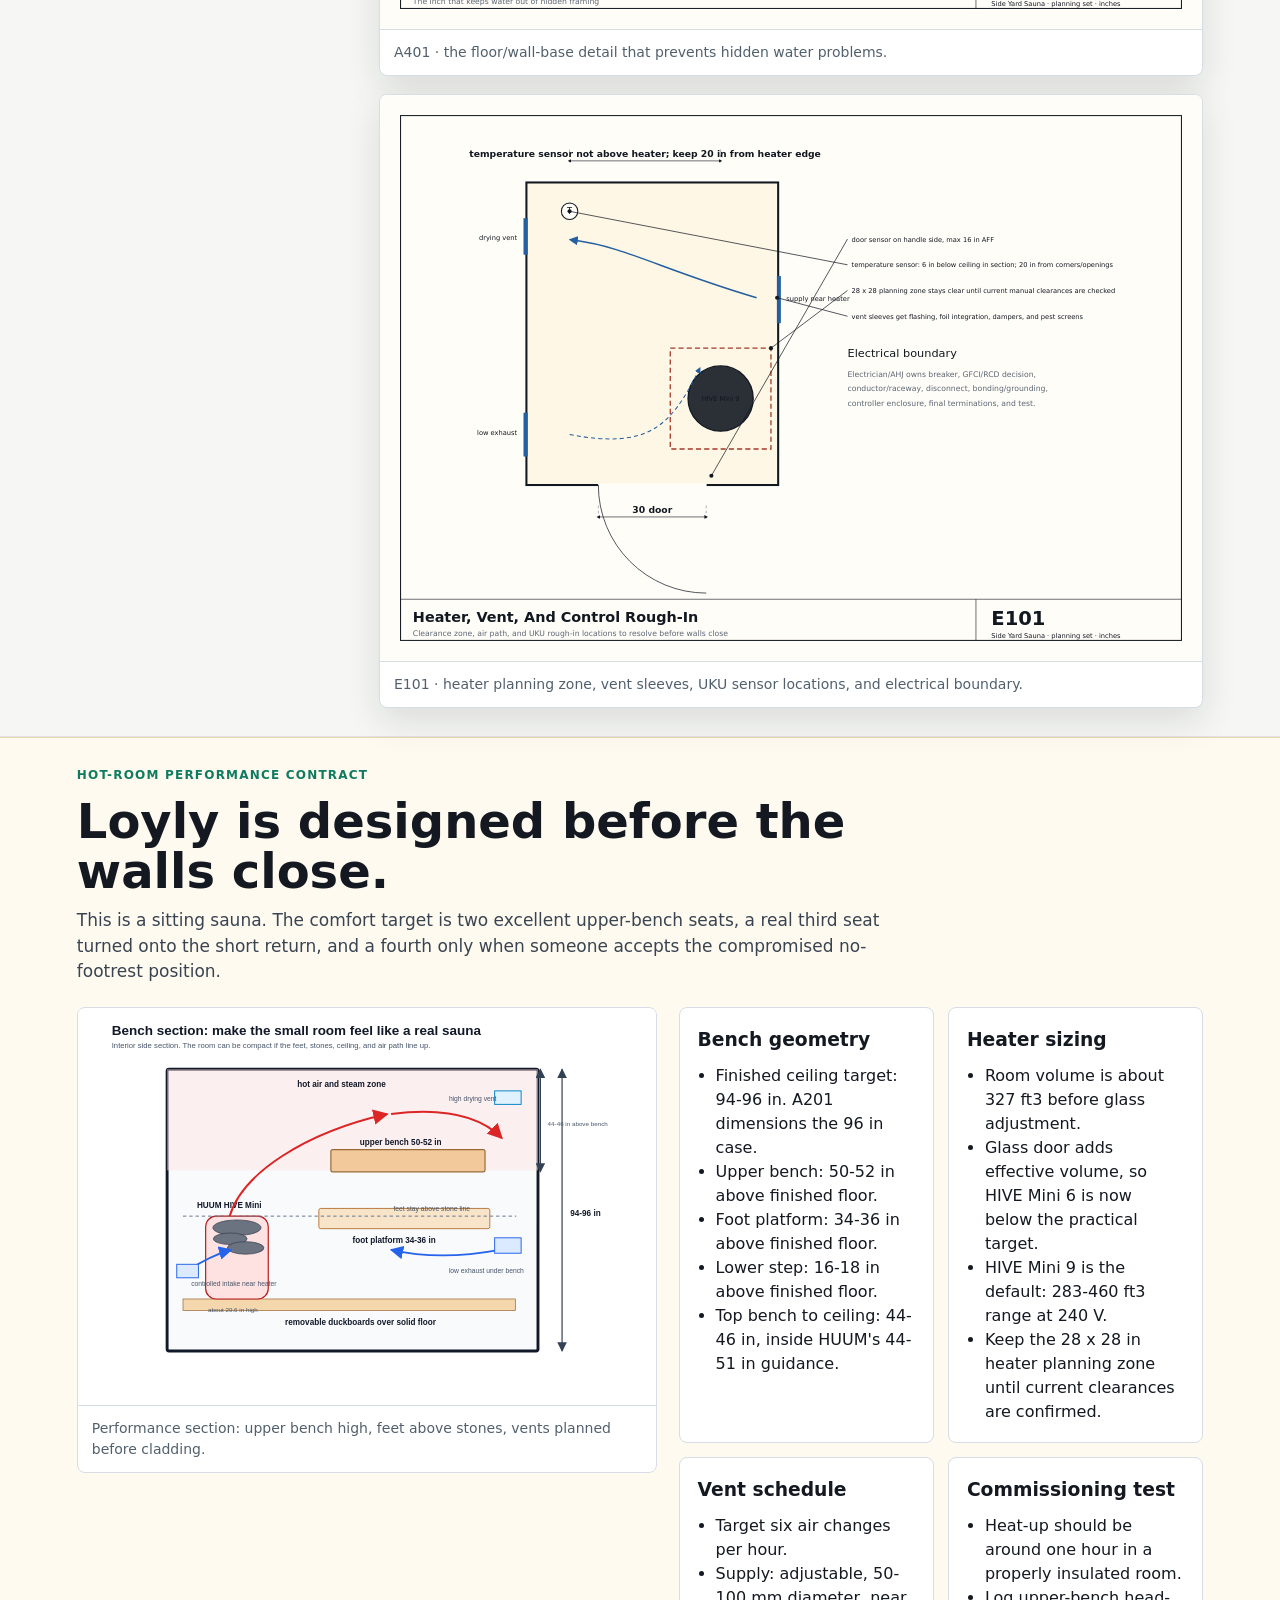
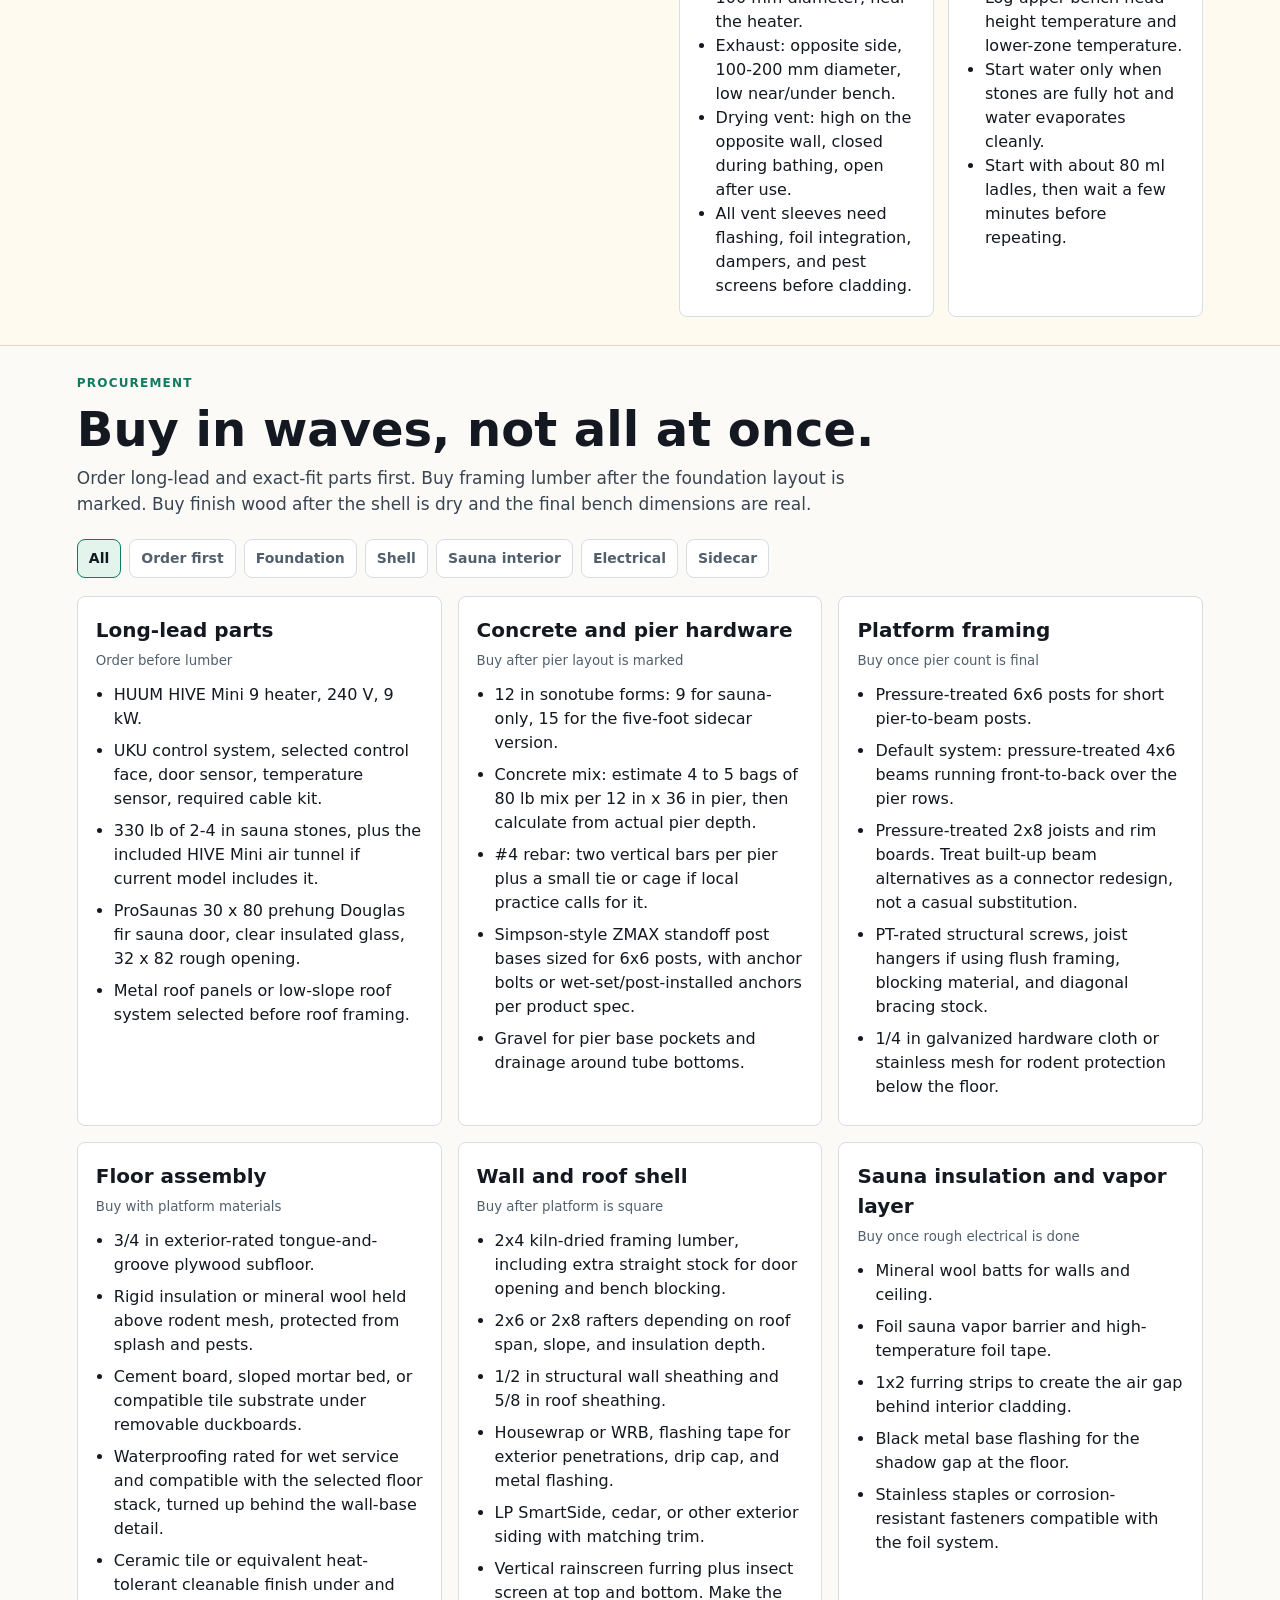
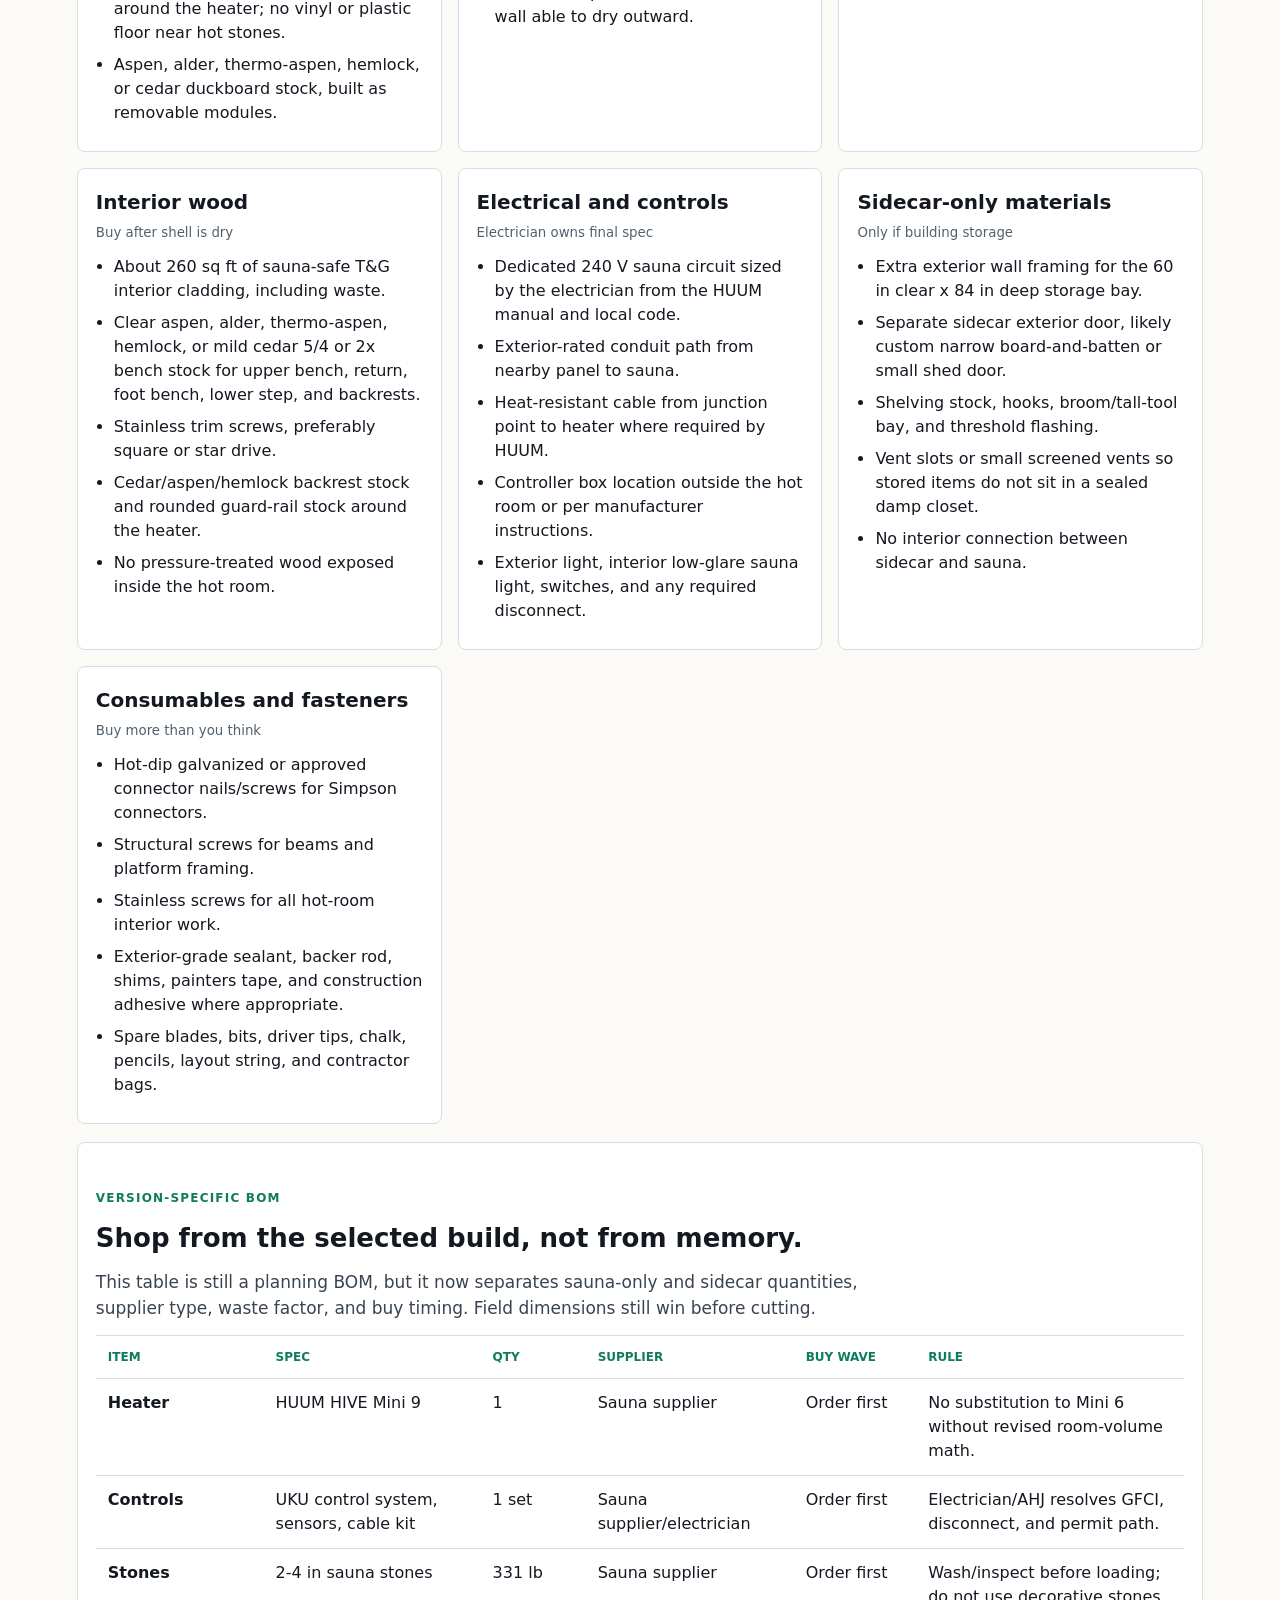
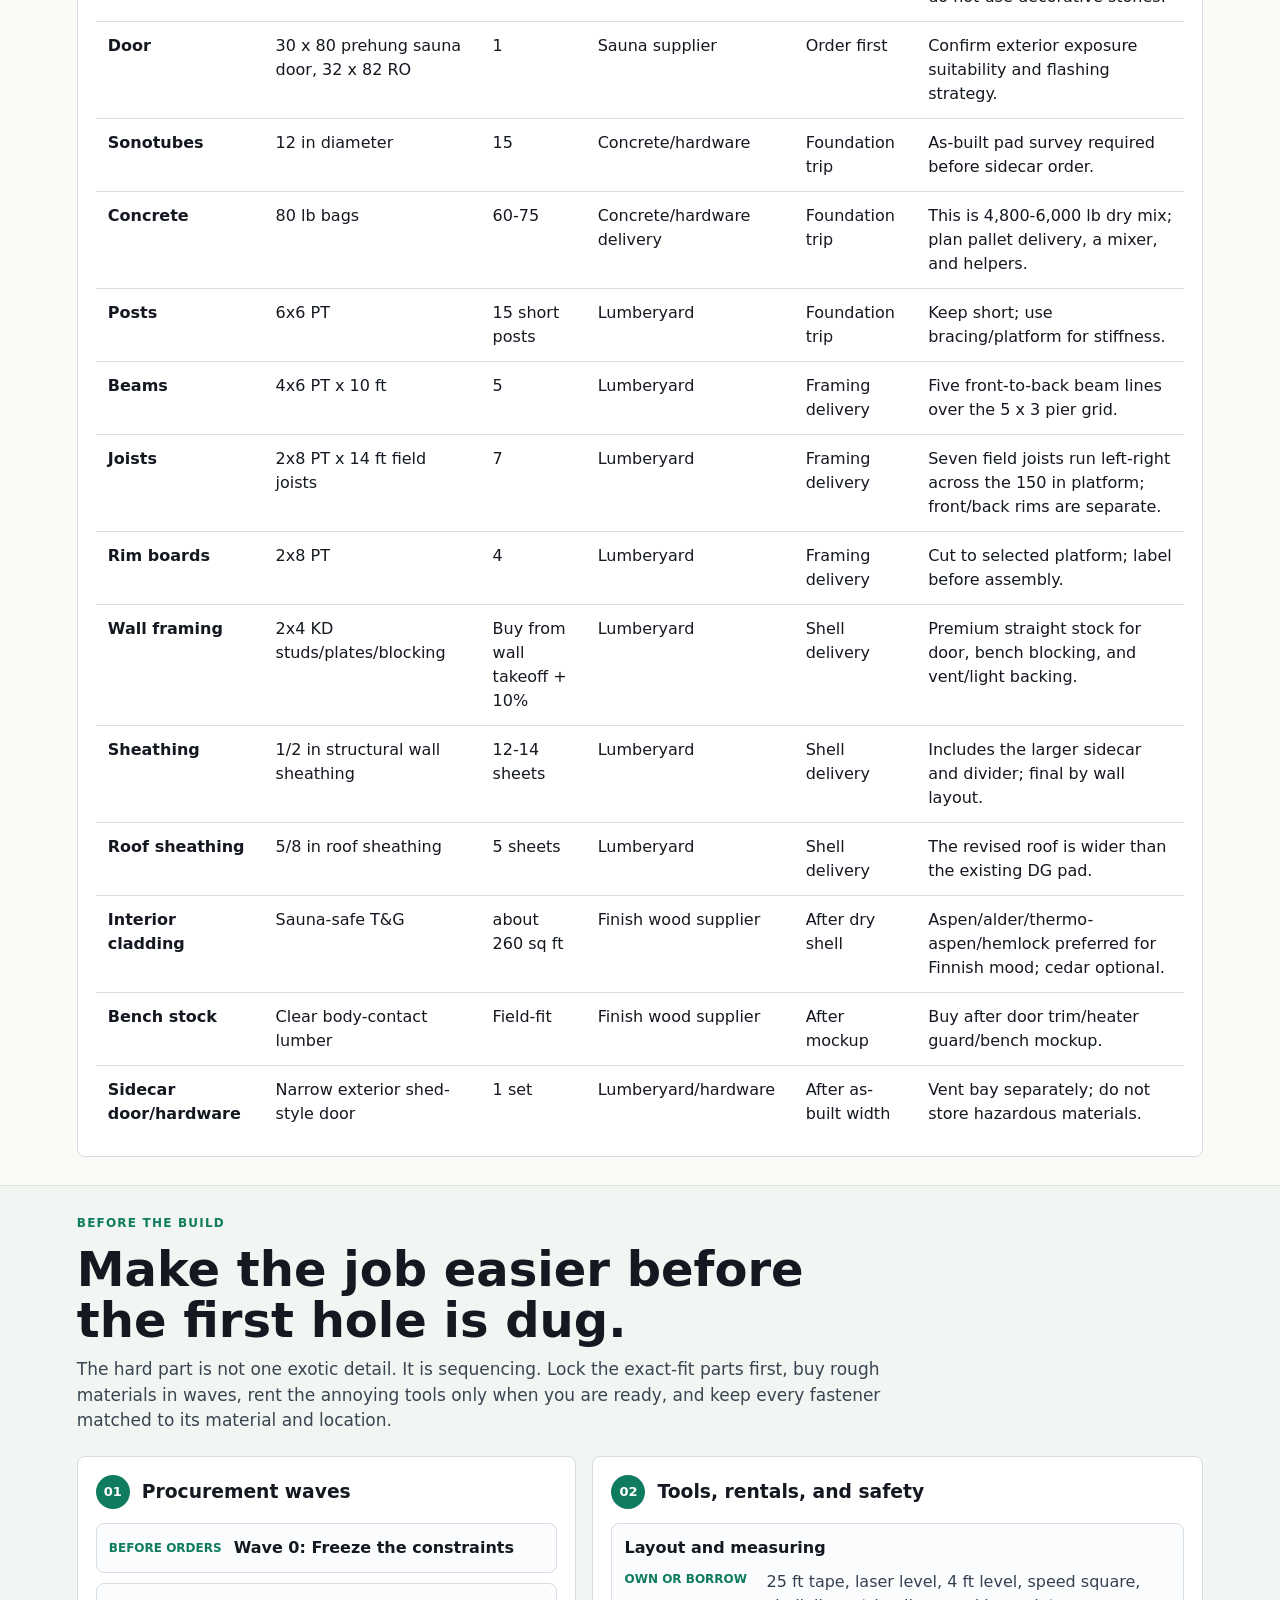
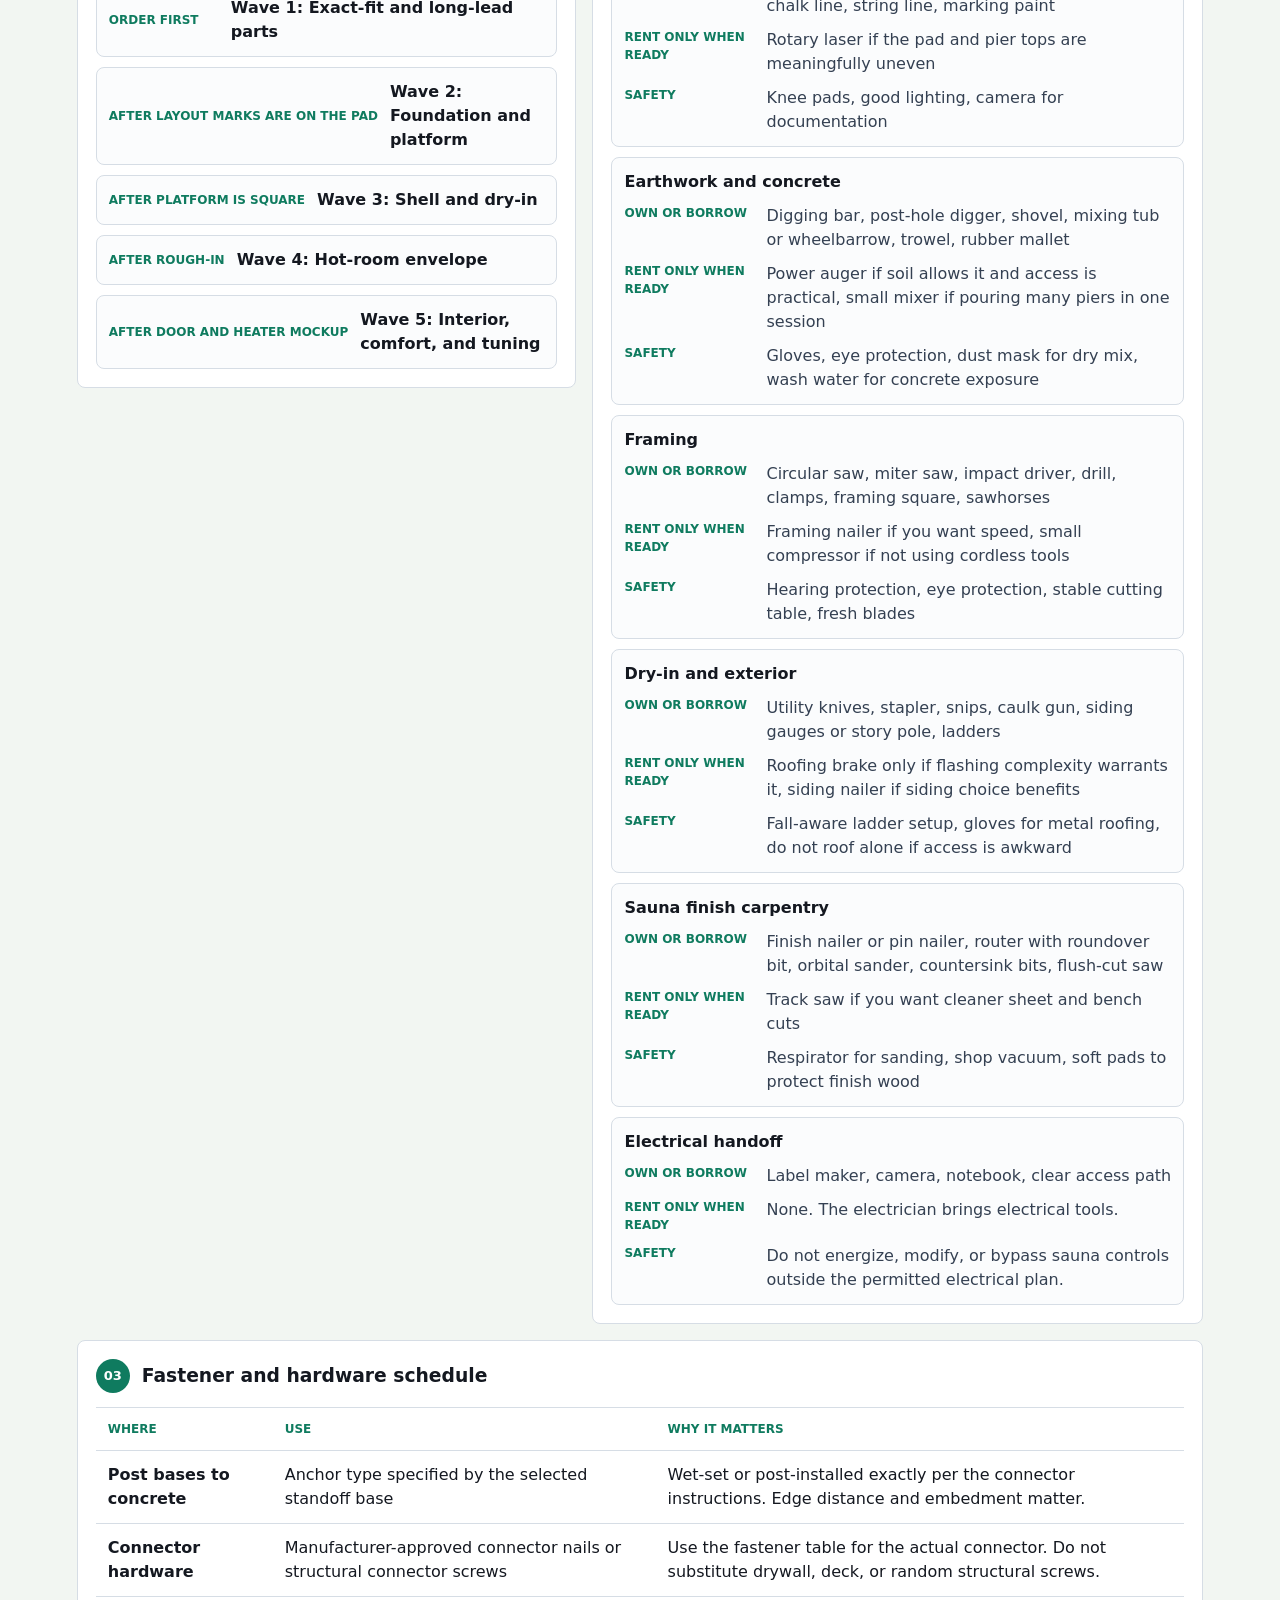
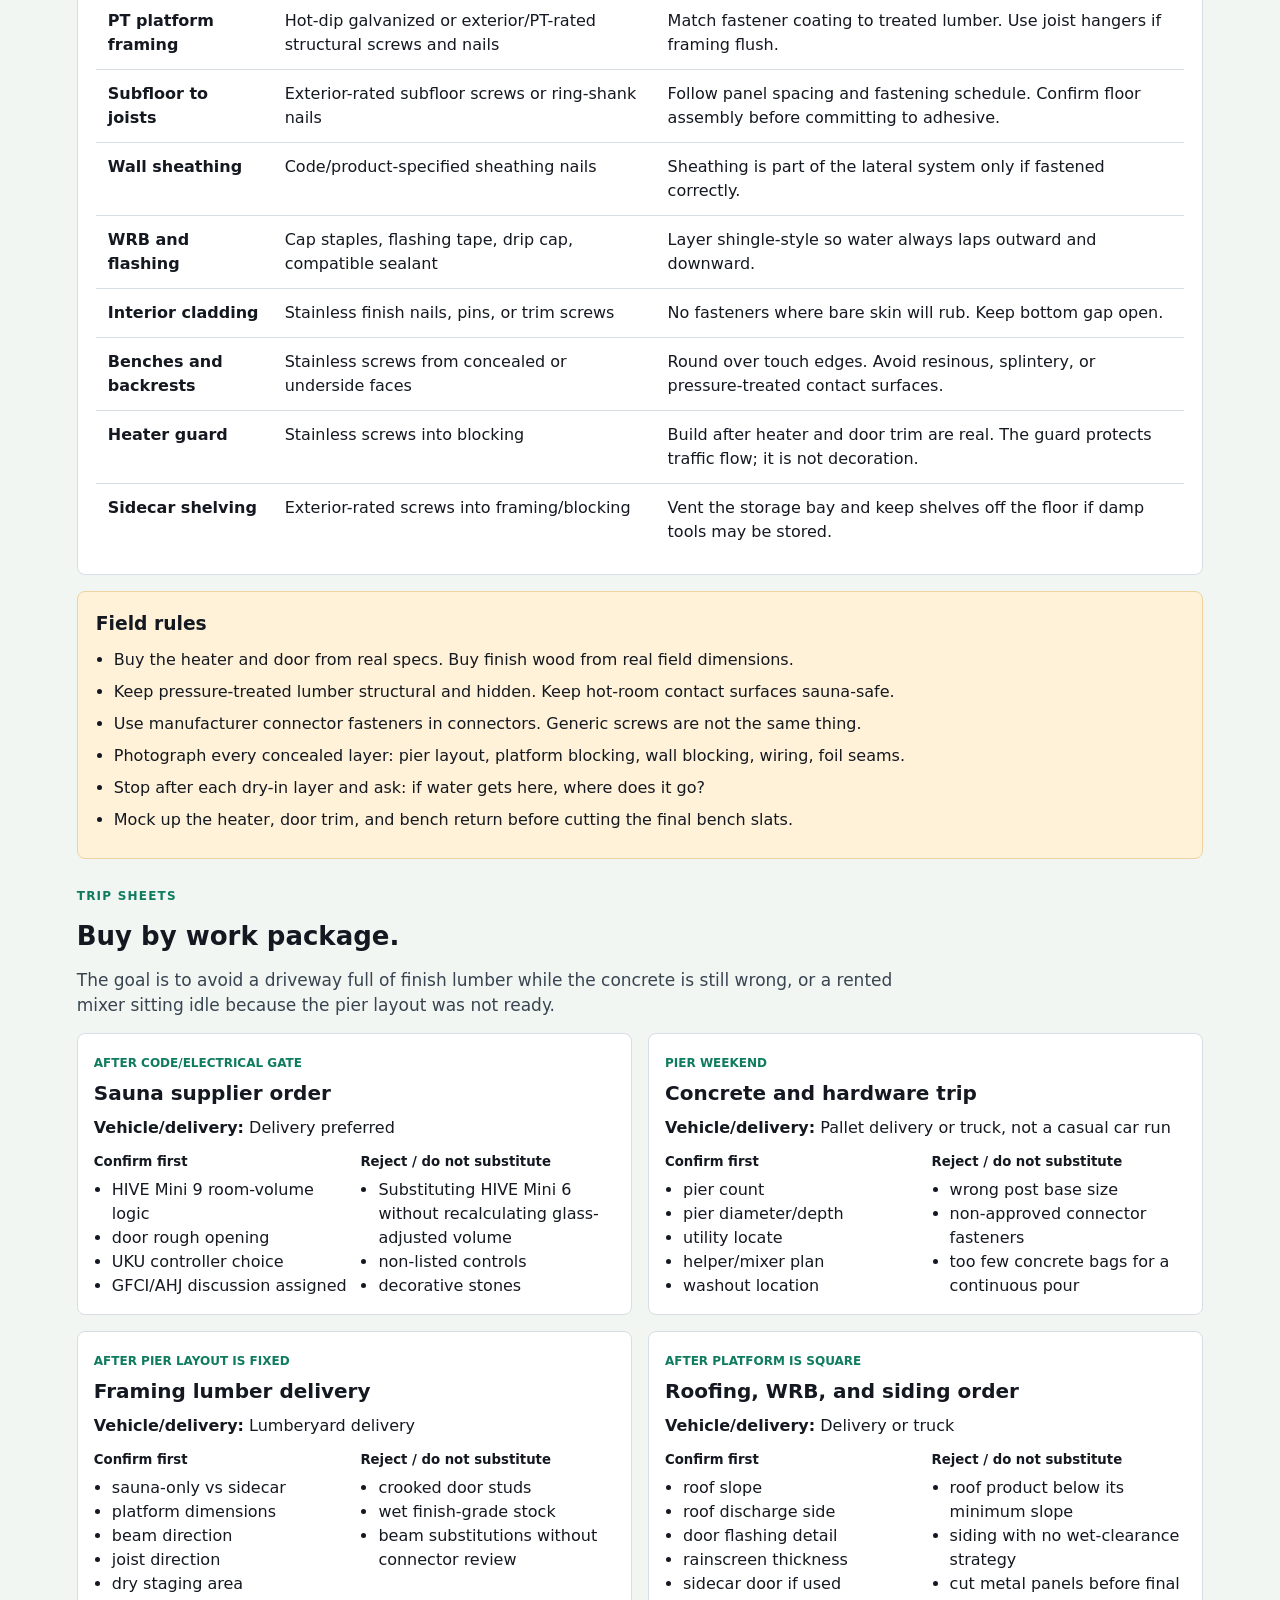
==== commit a2d01bd7: "Refine sidecar sauna drawing package" ====
--- a/sauna-manual/index.html
+++ b/sauna-manual/index.html
@@ -248,7 +248,7 @@
             <article>
               <h3>Bench geometry</h3>
               <ul>
-                <li>Finished ceiling target: 94-96 in.</li>
+                <li>Finished ceiling target: 94-96 in. A201 dimensions the 96 in case.</li>
                 <li>Upper bench: 50-52 in above finished floor.</li>
                 <li>Foot platform: 34-36 in above finished floor.</li>
                 <li>Lower step: 16-18 in above finished floor.</li>
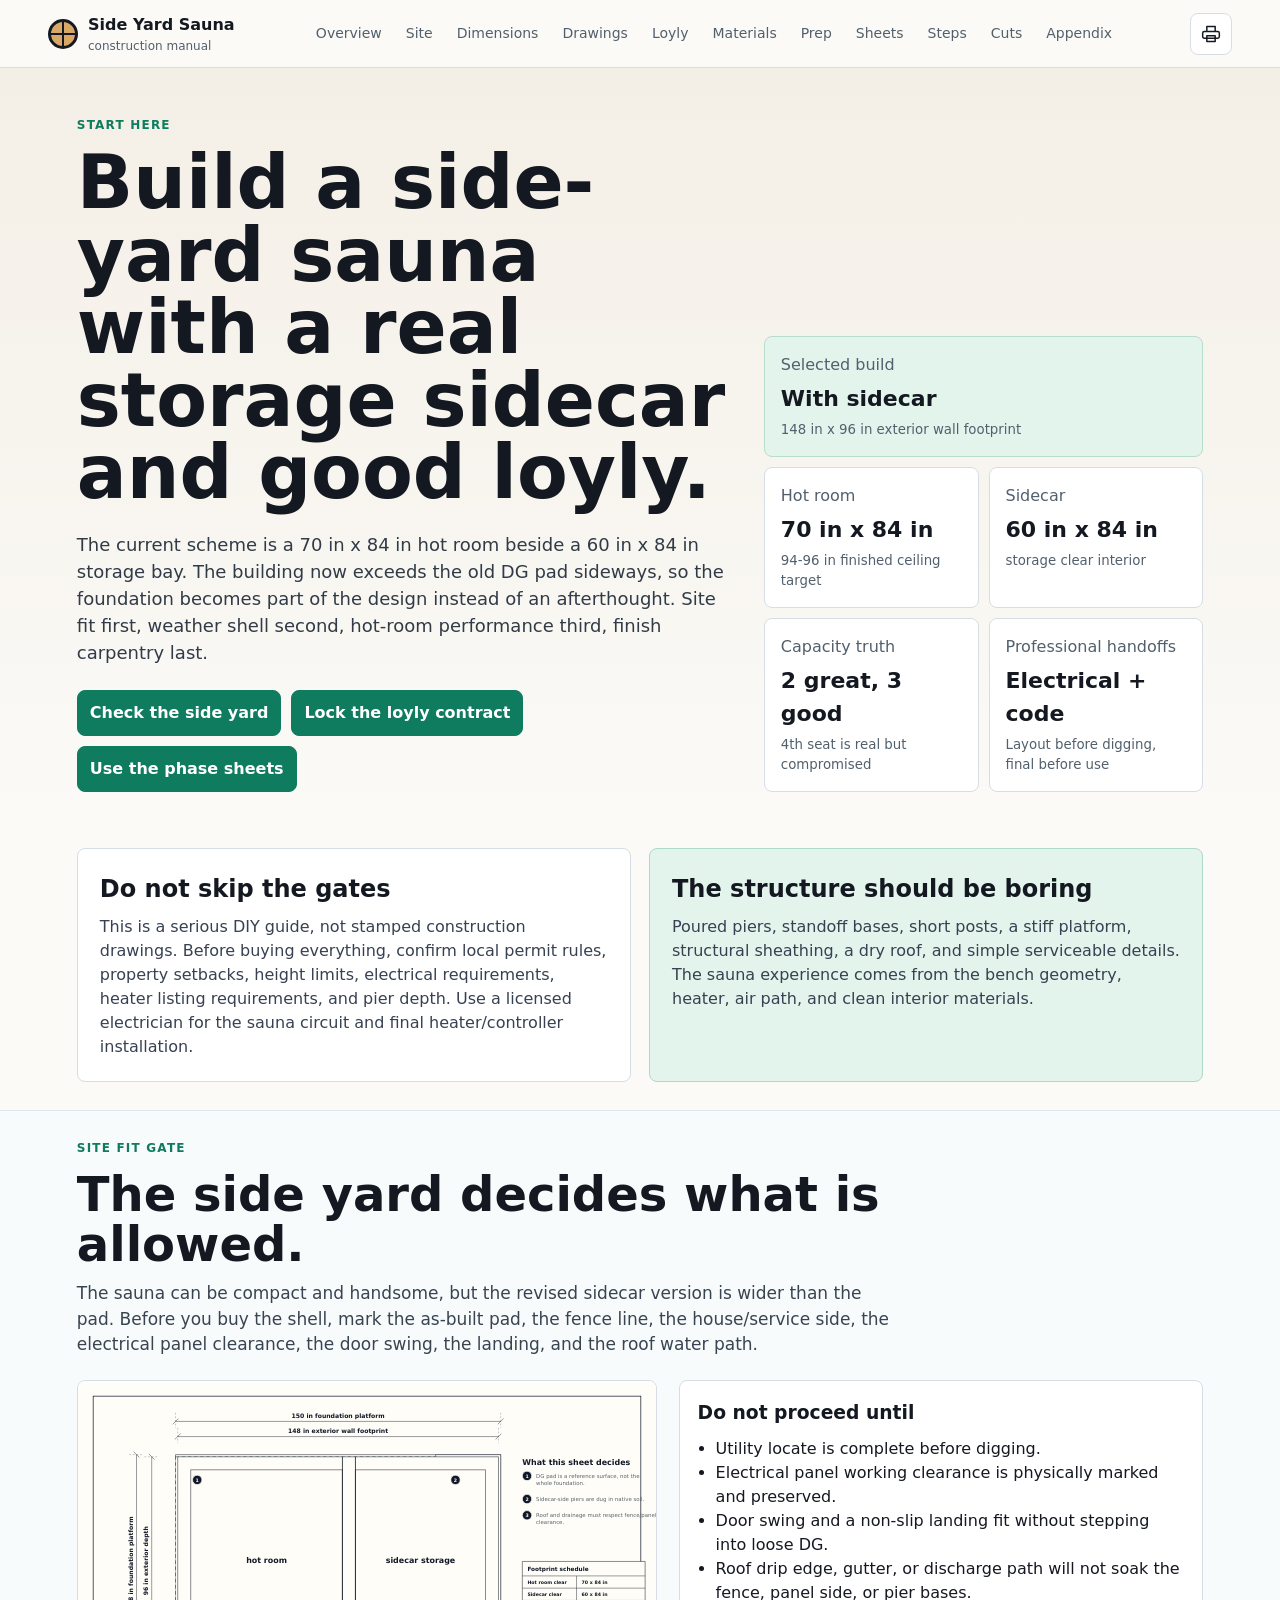
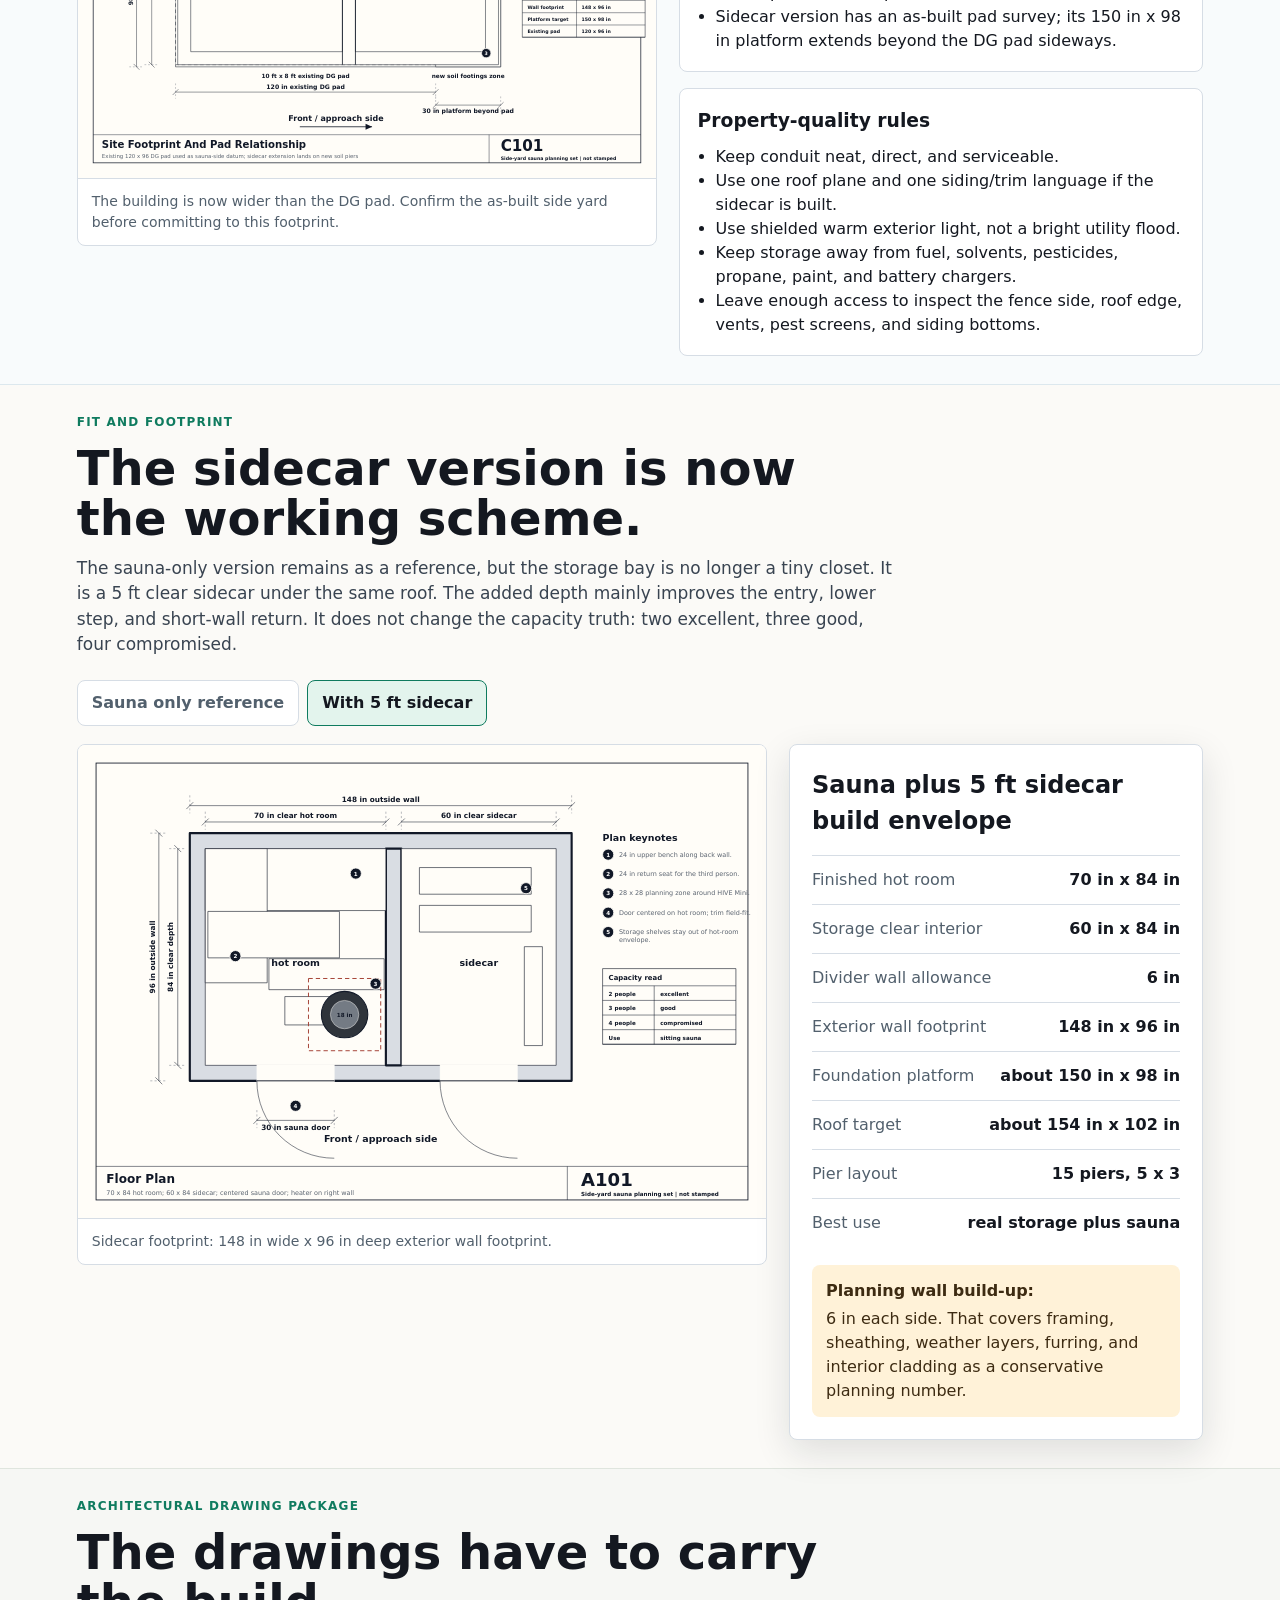
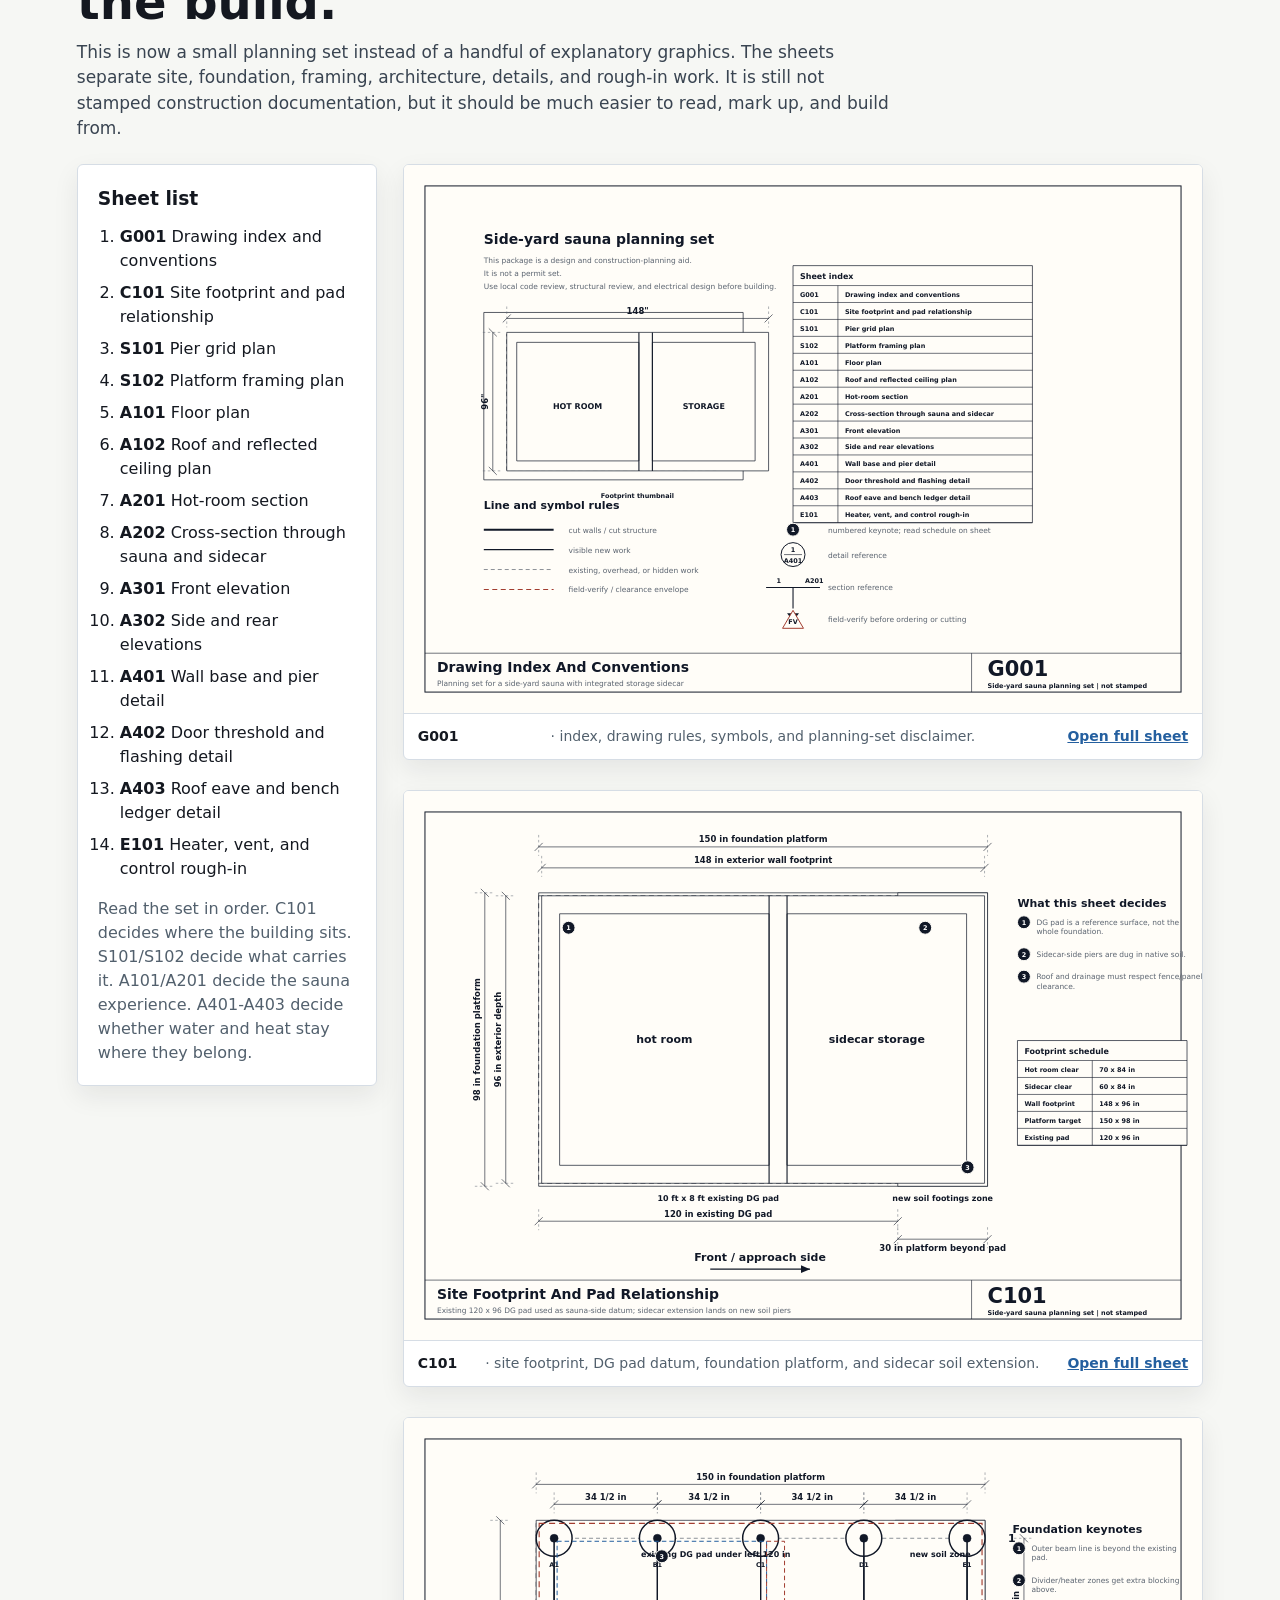
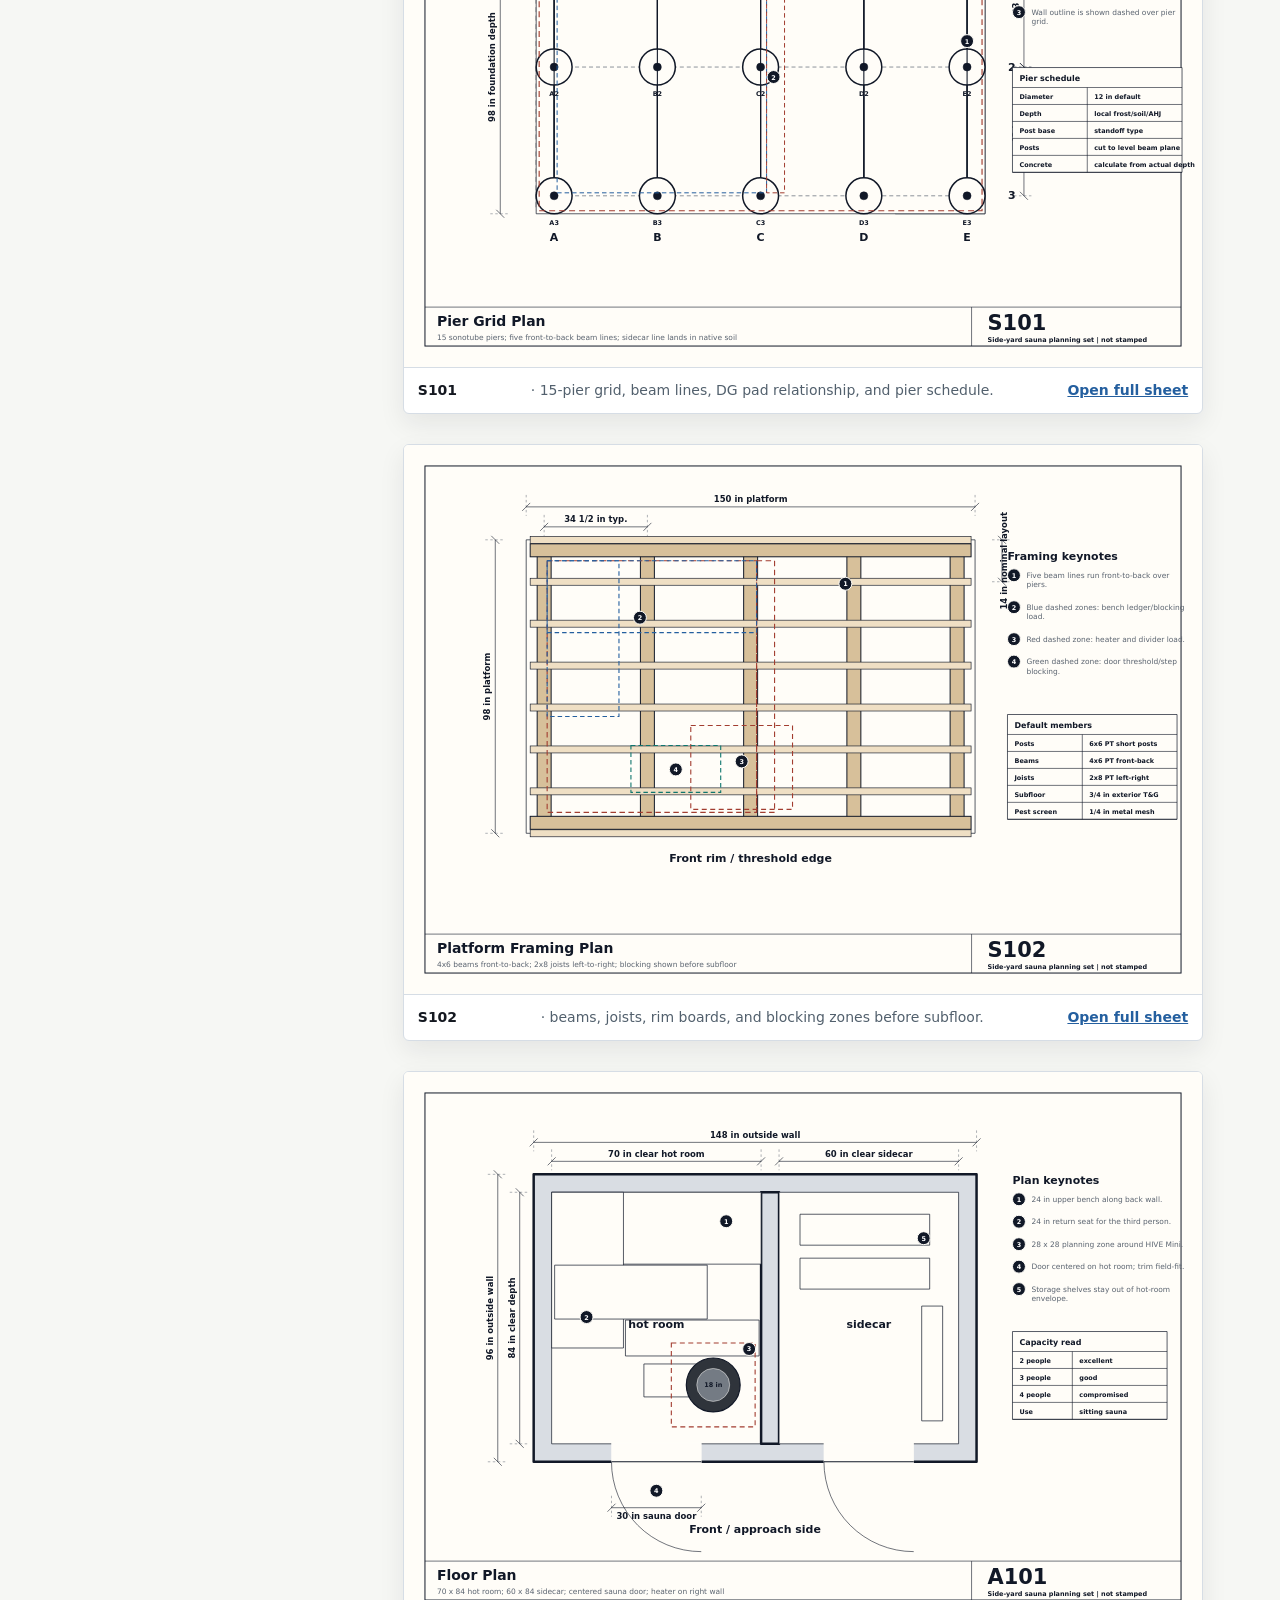
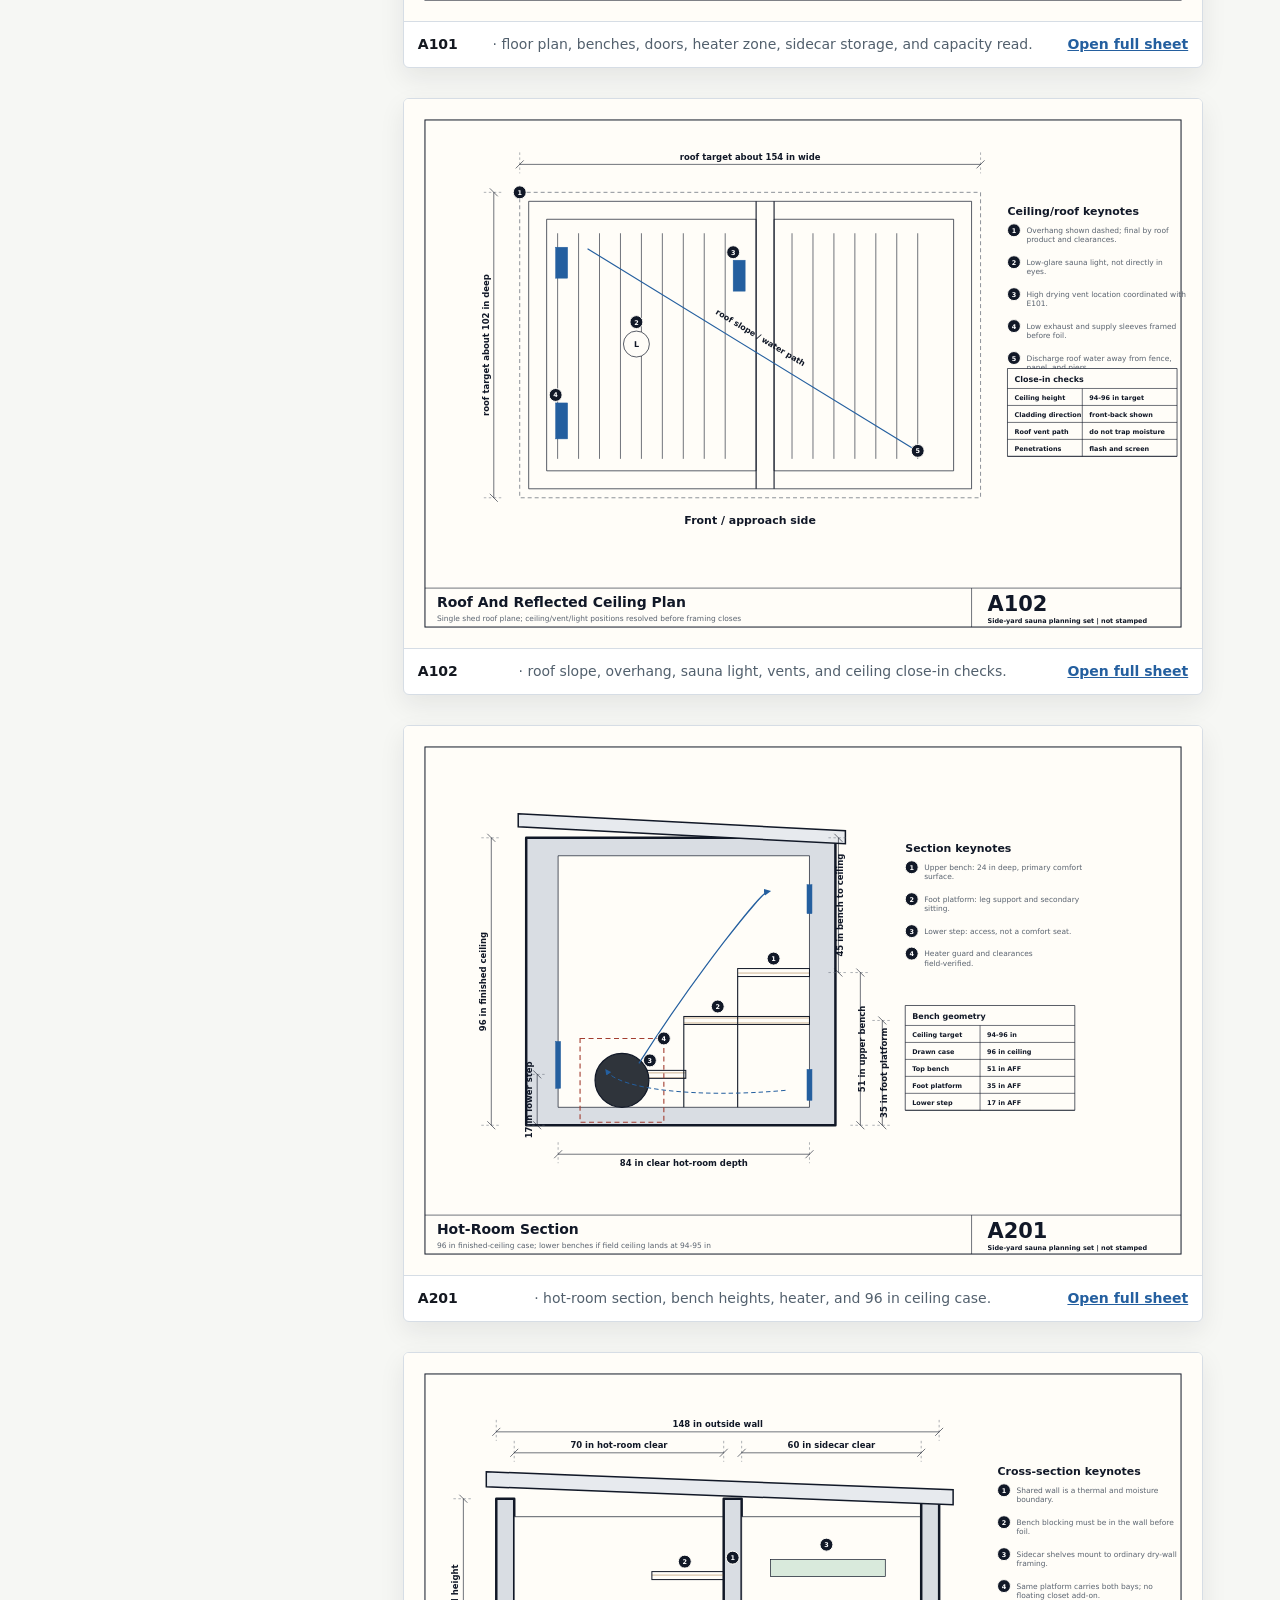
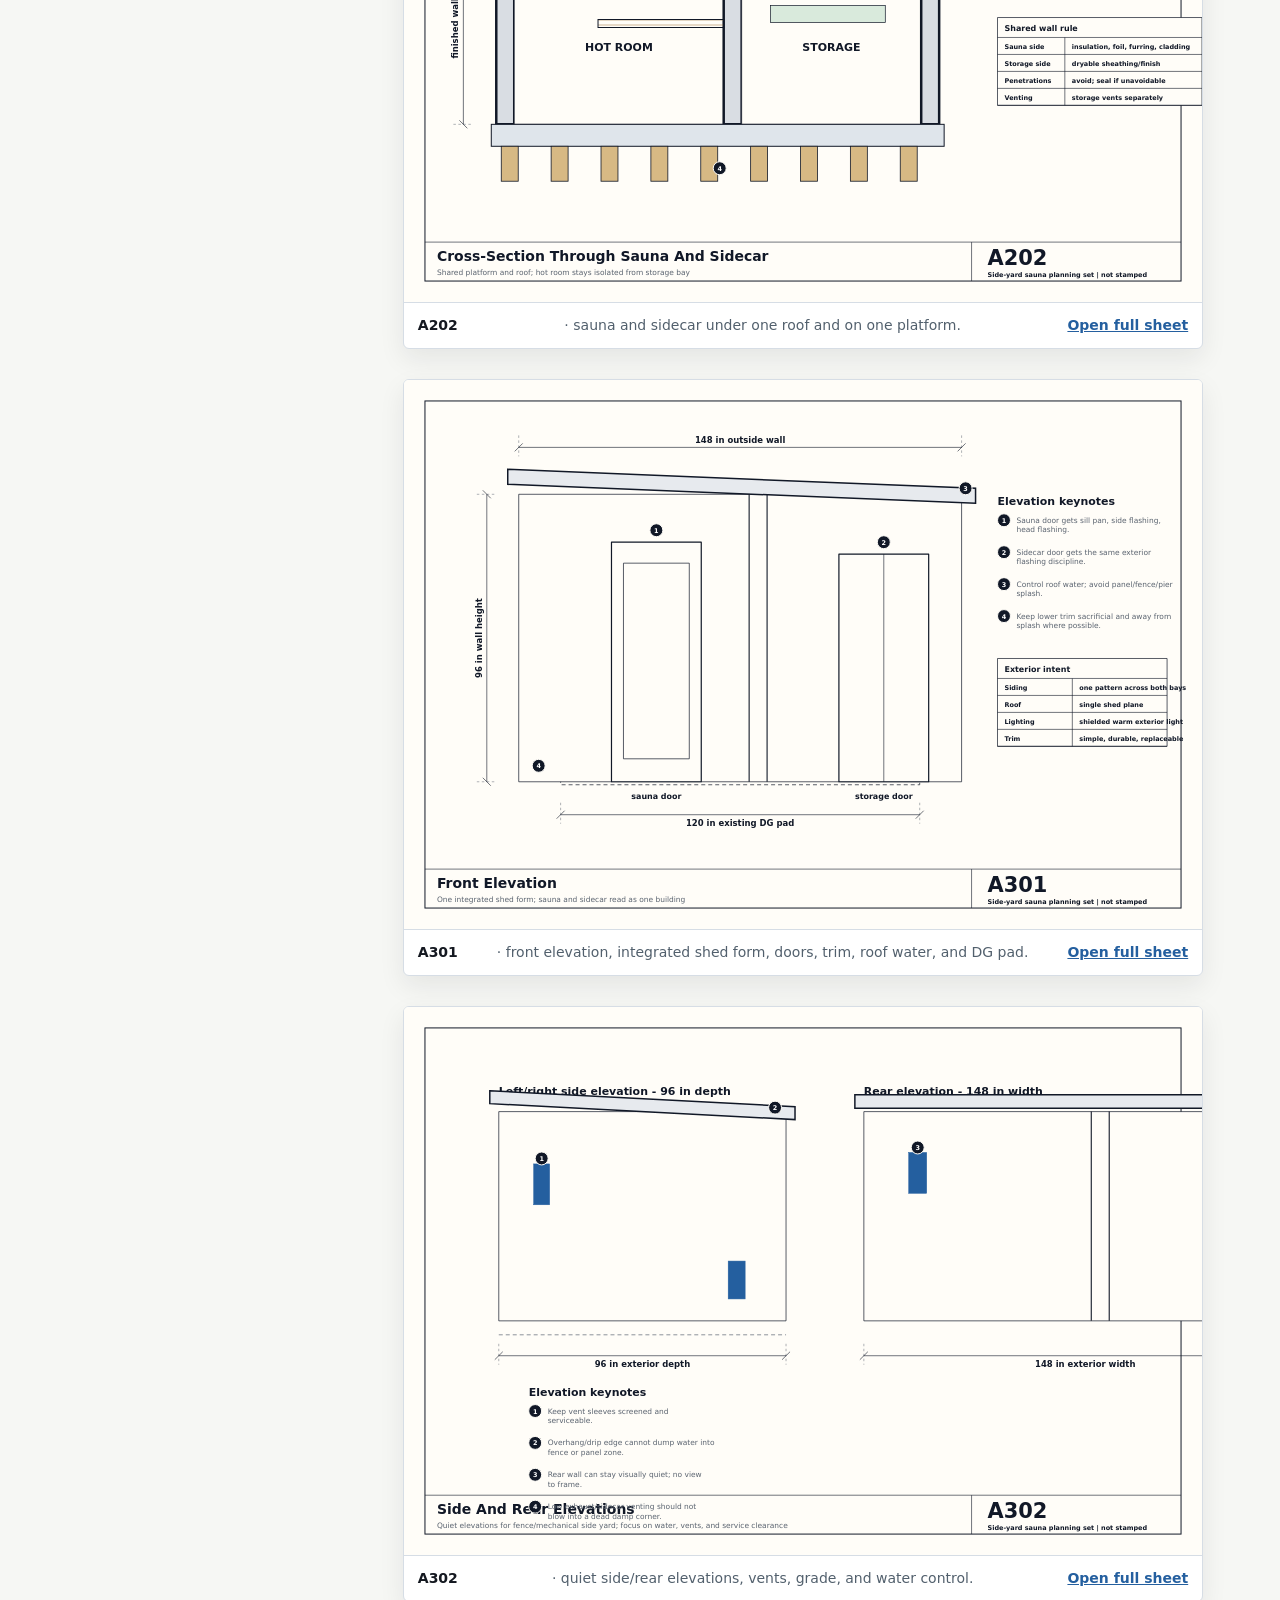
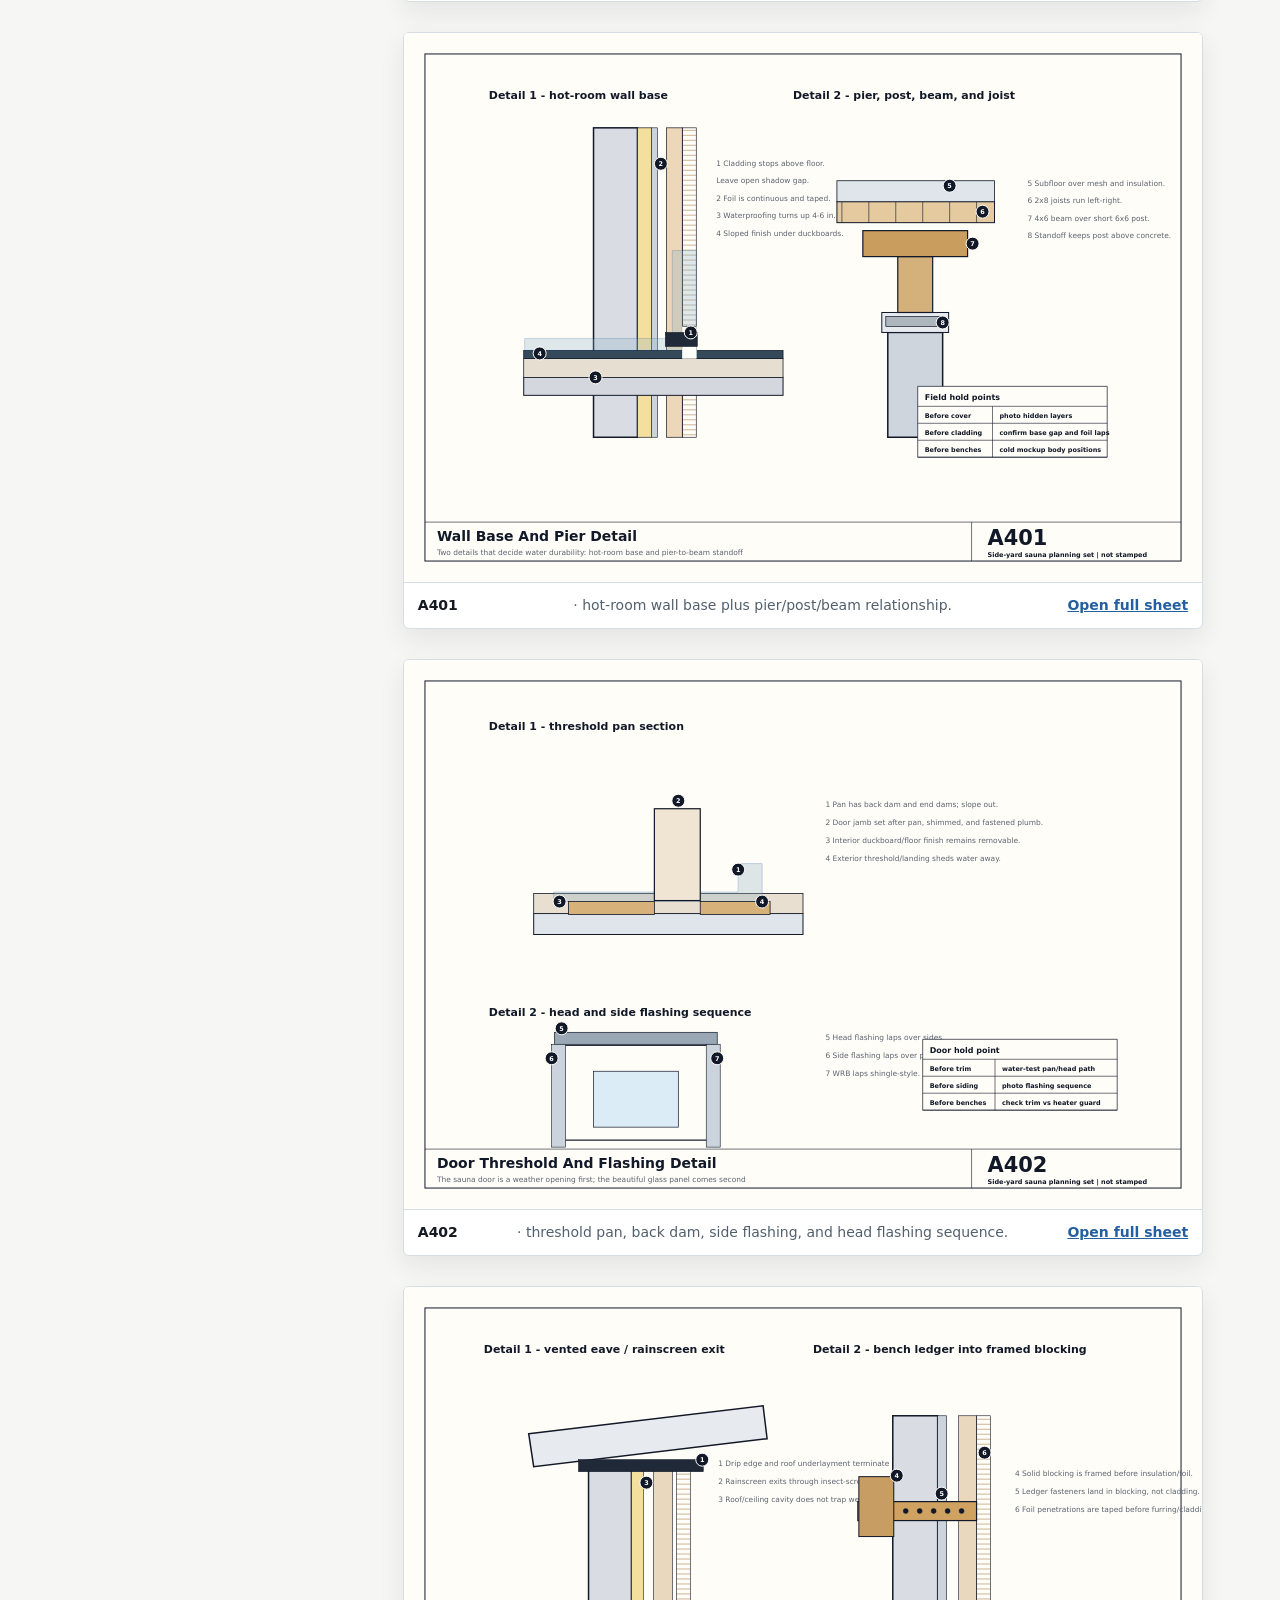
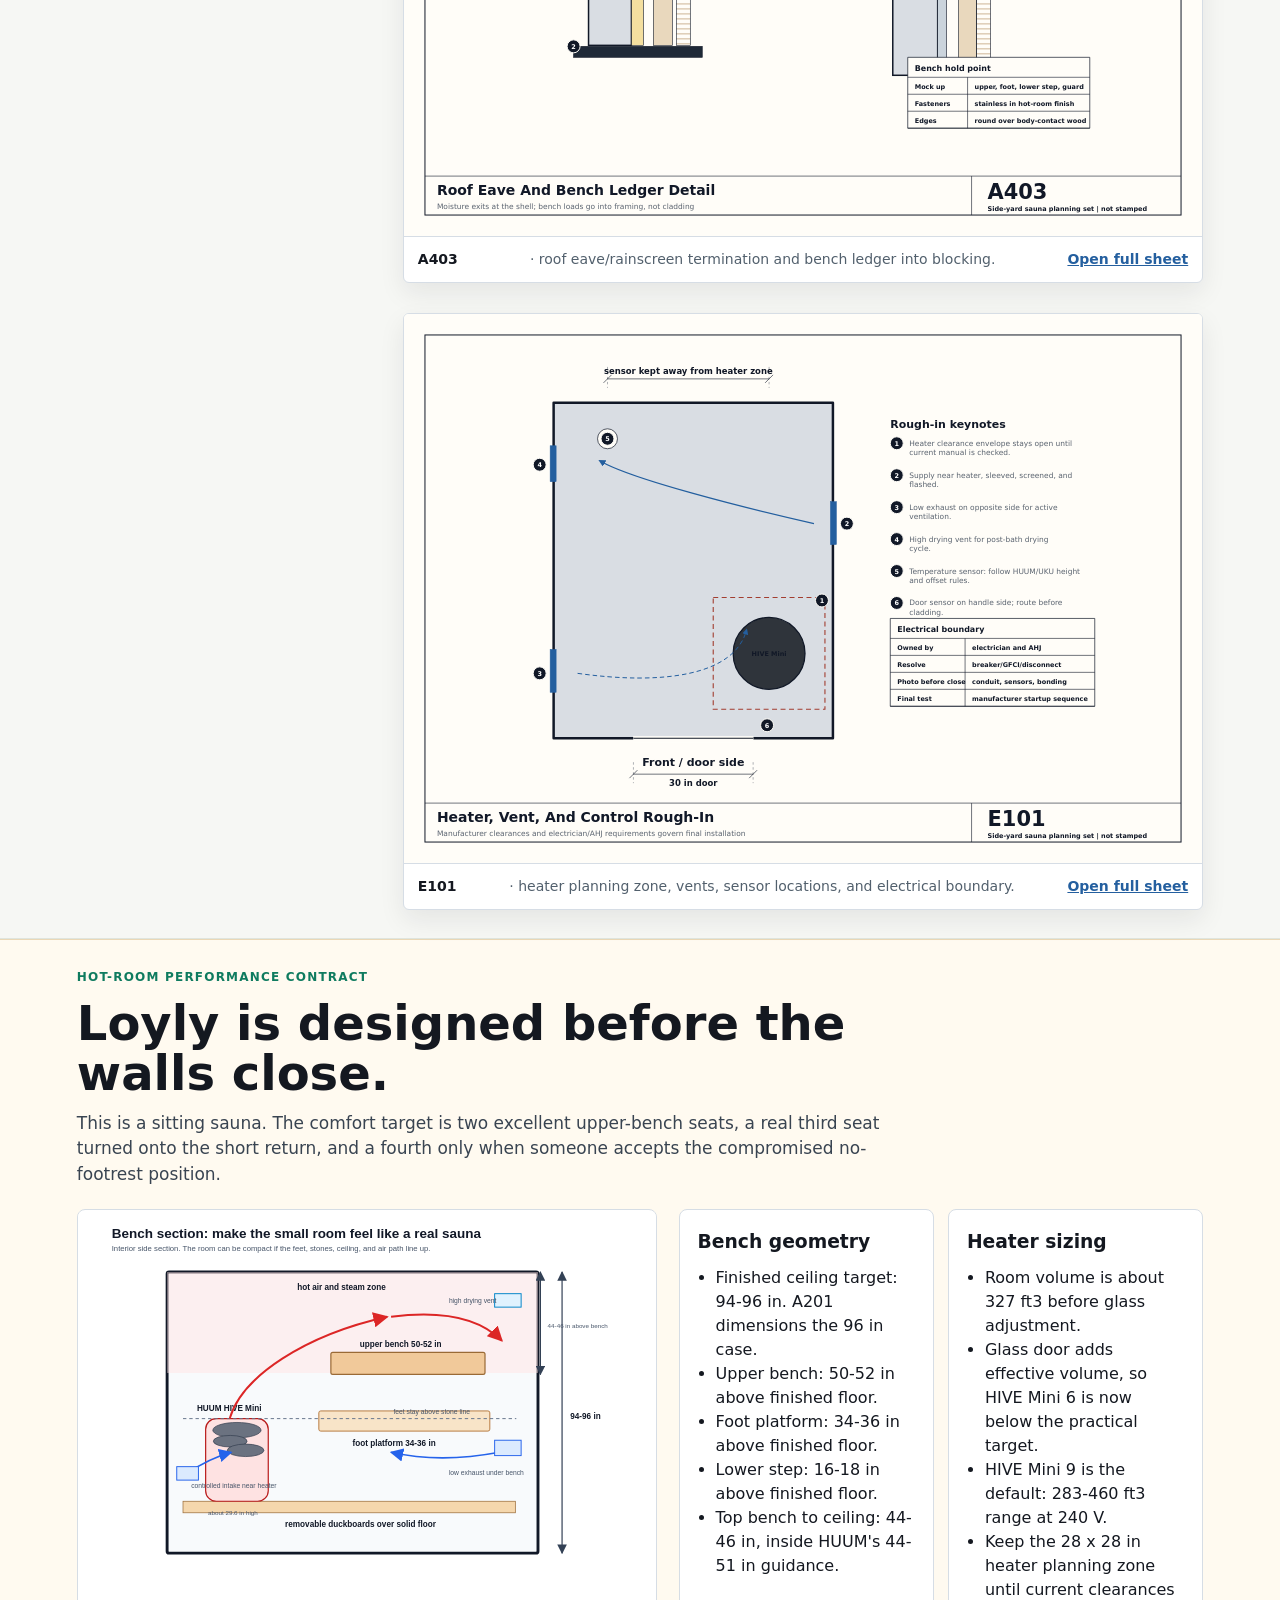
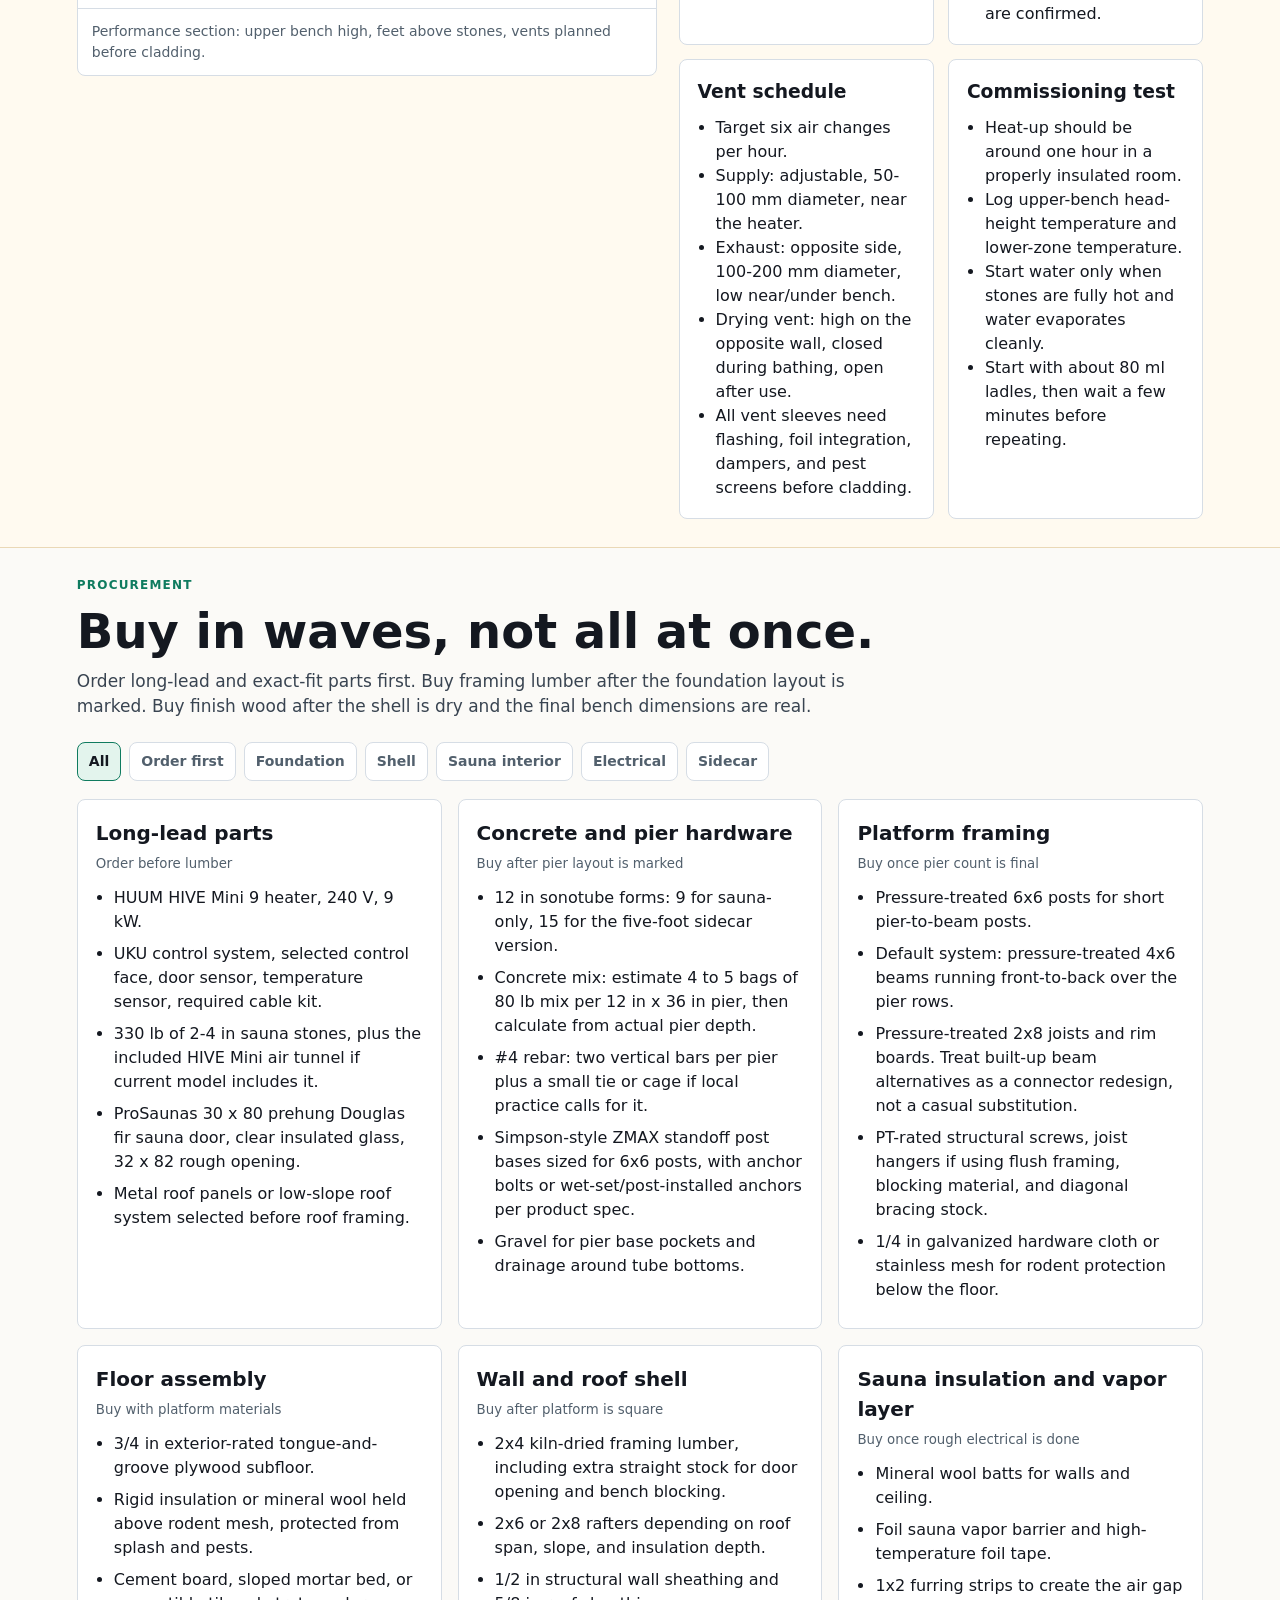
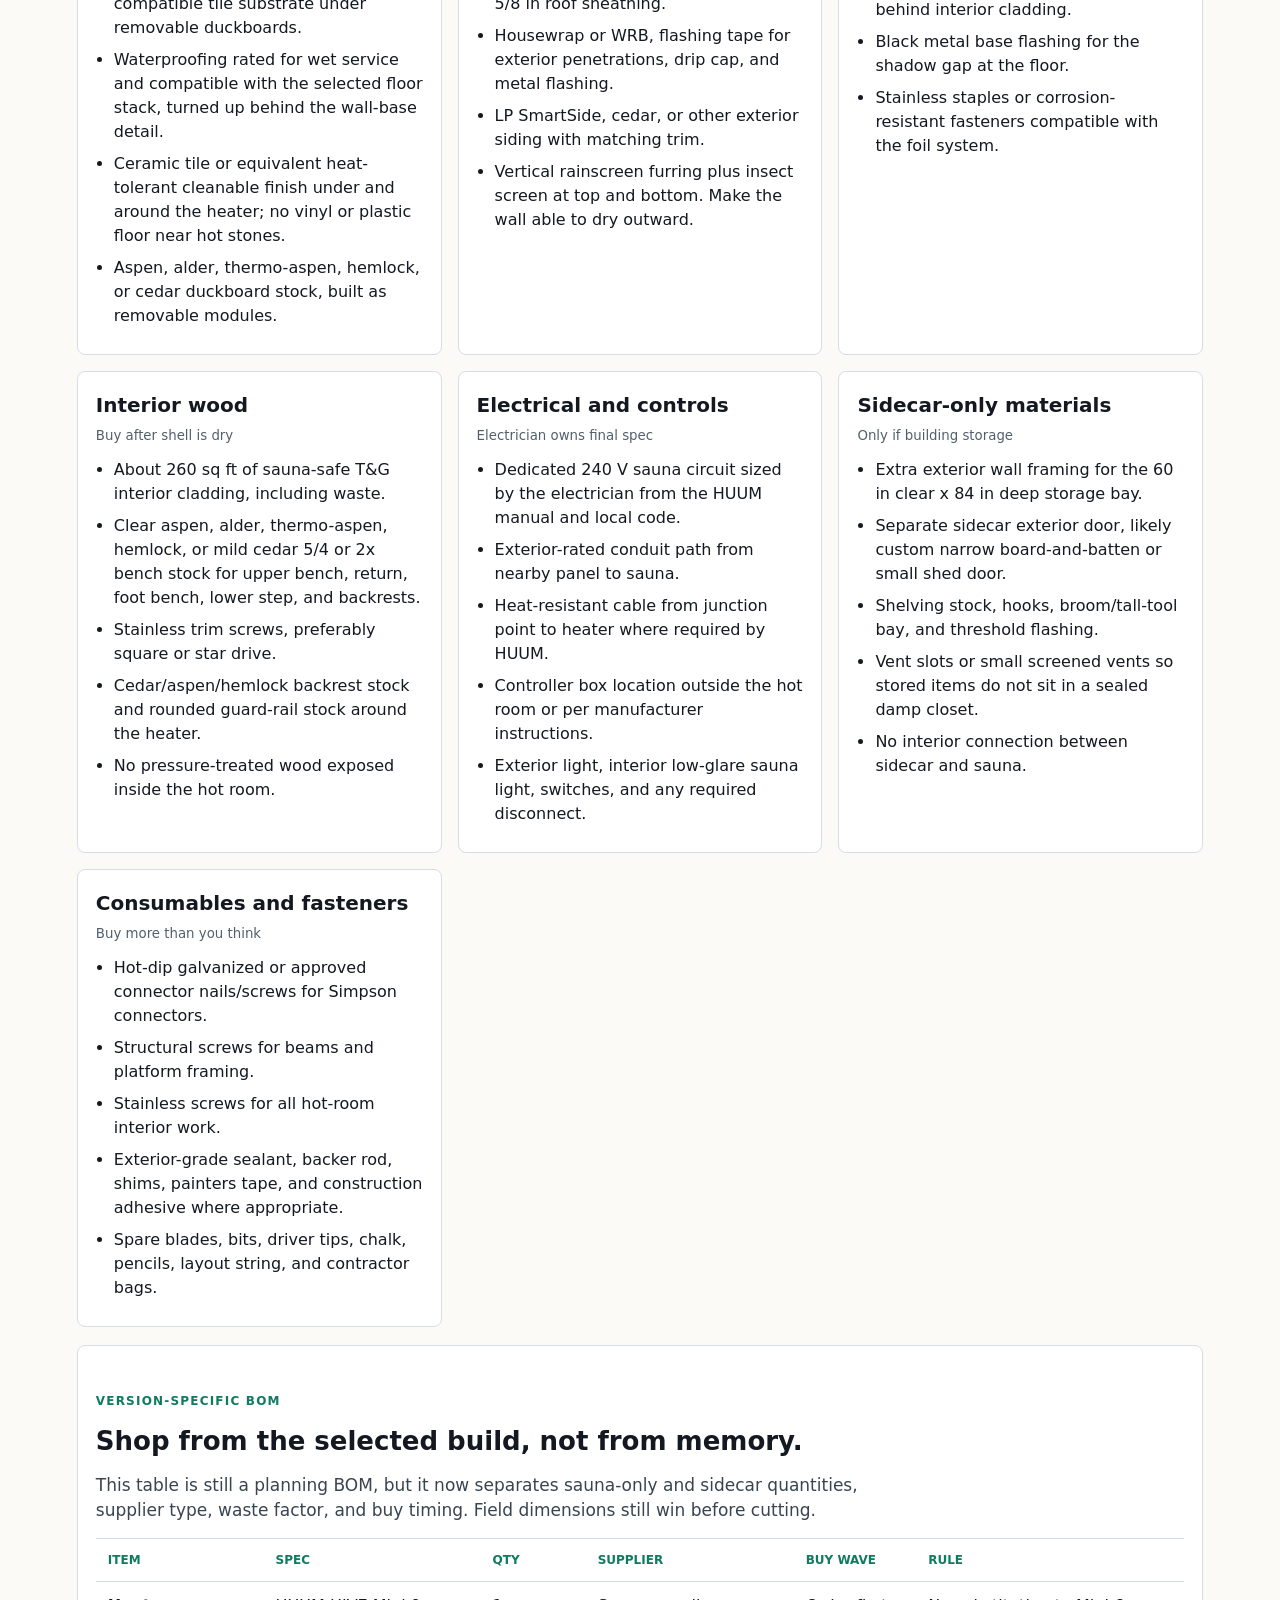
==== commit a893212b: "Rebuild sauna drawing package" ====
--- a/sauna-manual/index.html
+++ b/sauna-manual/index.html
@@ -112,7 +112,7 @@
         </div>
         <div class="site-layout">
           <figure class="diagram-frame site-drawing">
-            <img src="../diagrams/architectural/arch-a101-revised-floor-plan.svg" alt="Architectural site-fit plan showing the revised sidecar sauna and existing DG pad" />
+            <img src="../diagrams/architectural/arch-c101-site-footprint.svg" alt="Architectural site-fit plan showing the revised sidecar sauna and existing DG pad" />
             <figcaption>The building is now wider than the DG pad. Confirm the as-built side yard before committing to this footprint.</figcaption>
           </figure>
           <div class="site-checks">
@@ -176,54 +176,94 @@
       <section id="drawings" class="section drawing-section">
         <div class="section-head">
           <p class="eyebrow">Architectural drawing package</p>
-          <h2>The diagrams now have to carry the build.</h2>
-          <p>
-            The old graphics were useful for thinking, but they were not good construction drawings.
-            This set uses sheet numbers, title blocks, line weights, dimension strings, and direct labels.
-            It is still a planning set, not stamped plans, but it should read like architecture instead
-            of a slide deck.
+          <h2>The drawings have to carry the build.</h2>
+          <p>
+            This is now a small planning set instead of a handful of explanatory graphics.
+            The sheets separate site, foundation, framing, architecture, details, and rough-in work.
+            It is still not stamped construction documentation, but it should be much easier to read,
+            mark up, and build from.
           </p>
         </div>
         <div class="drawing-package">
           <aside class="sheet-list">
             <h3>Sheet list</h3>
             <ol>
-              <li><strong>A101</strong> Revised floor plan</li>
-              <li><strong>S101</strong> Foundation and pier grid</li>
+              <li><strong>G001</strong> Drawing index and conventions</li>
+              <li><strong>C101</strong> Site footprint and pad relationship</li>
+              <li><strong>S101</strong> Pier grid plan</li>
+              <li><strong>S102</strong> Platform framing plan</li>
+              <li><strong>A101</strong> Floor plan</li>
+              <li><strong>A102</strong> Roof and reflected ceiling plan</li>
               <li><strong>A201</strong> Hot-room section</li>
-              <li><strong>A301</strong> Front elevation and roof control</li>
-              <li><strong>A401</strong> Floor pan, wall base, and rainscreen detail</li>
+              <li><strong>A202</strong> Cross-section through sauna and sidecar</li>
+              <li><strong>A301</strong> Front elevation</li>
+              <li><strong>A302</strong> Side and rear elevations</li>
+              <li><strong>A401</strong> Wall base and pier detail</li>
+              <li><strong>A402</strong> Door threshold and flashing detail</li>
+              <li><strong>A403</strong> Roof eave and bench ledger detail</li>
               <li><strong>E101</strong> Heater, vent, and control rough-in</li>
             </ol>
             <p>
-              Drawing convention: heavy lines for cut walls and structure, medium lines for primary objects,
-              light lines for dimensions and leaders, dashed lines for existing pad and planning envelopes.
+              Read the set in order. C101 decides where the building sits. S101/S102 decide what carries it.
+              A101/A201 decide the sauna experience. A401-A403 decide whether water and heat stay where they belong.
             </p>
           </aside>
           <div class="drawing-grid">
             <figure class="drawing-card">
+              <img src="../diagrams/architectural/arch-g001-drawing-index.svg" alt="Drawing index and conventions sheet" />
+              <figcaption><strong>G001</strong> · index, drawing rules, symbols, and planning-set disclaimer. <a href="../diagrams/architectural/arch-g001-drawing-index.svg">Open full sheet</a></figcaption>
+            </figure>
+            <figure class="drawing-card">
+              <img src="../diagrams/architectural/arch-c101-site-footprint.svg" alt="Site footprint drawing showing DG pad and sidecar soil extension" />
+              <figcaption><strong>C101</strong> · site footprint, DG pad datum, foundation platform, and sidecar soil extension. <a href="../diagrams/architectural/arch-c101-site-footprint.svg">Open full sheet</a></figcaption>
+            </figure>
+            <figure class="drawing-card">
+              <img src="../diagrams/architectural/arch-s101-foundation-pier-grid.svg" alt="Pier grid drawing for sidecar sauna foundation" />
+              <figcaption><strong>S101</strong> · 15-pier grid, beam lines, DG pad relationship, and pier schedule. <a href="../diagrams/architectural/arch-s101-foundation-pier-grid.svg">Open full sheet</a></figcaption>
+            </figure>
+            <figure class="drawing-card">
+              <img src="../diagrams/architectural/arch-s102-platform-framing-plan.svg" alt="Platform framing plan with beams joists and blocking zones" />
+              <figcaption><strong>S102</strong> · beams, joists, rim boards, and blocking zones before subfloor. <a href="../diagrams/architectural/arch-s102-platform-framing-plan.svg">Open full sheet</a></figcaption>
+            </figure>
+            <figure class="drawing-card">
               <img src="../diagrams/architectural/arch-a101-revised-floor-plan.svg" alt="Architectural floor plan for revised sidecar sauna" />
-              <figcaption>A101 · revised plan, clear interiors, doors, benches, heater zone, and DG pad relationship.</figcaption>
-            </figure>
-            <figure class="drawing-card">
-              <img src="../diagrams/architectural/arch-s101-foundation-pier-grid.svg" alt="Foundation and pier grid for revised sidecar sauna" />
-              <figcaption>S101 · 15-pier foundation grid with outer pier lines extending onto soil.</figcaption>
-            </figure>
-            <figure class="drawing-card">
-              <img src="../diagrams/architectural/arch-a201-hot-room-section.svg" alt="Hot room section showing loyly geometry and ventilation" />
-              <figcaption>A201 · bench heights, top-bench-to-ceiling relationship, heater, and air path.</figcaption>
+              <figcaption><strong>A101</strong> · floor plan, benches, doors, heater zone, sidecar storage, and capacity read. <a href="../diagrams/architectural/arch-a101-revised-floor-plan.svg">Open full sheet</a></figcaption>
+            </figure>
+            <figure class="drawing-card">
+              <img src="../diagrams/architectural/arch-a102-roof-ceiling-plan.svg" alt="Roof and reflected ceiling plan for sidecar sauna" />
+              <figcaption><strong>A102</strong> · roof slope, overhang, sauna light, vents, and ceiling close-in checks. <a href="../diagrams/architectural/arch-a102-roof-ceiling-plan.svg">Open full sheet</a></figcaption>
+            </figure>
+            <figure class="drawing-card">
+              <img src="../diagrams/architectural/arch-a201-hot-room-section.svg" alt="Hot room section showing bench heights and air path" />
+              <figcaption><strong>A201</strong> · hot-room section, bench heights, heater, and 96 in ceiling case. <a href="../diagrams/architectural/arch-a201-hot-room-section.svg">Open full sheet</a></figcaption>
+            </figure>
+            <figure class="drawing-card">
+              <img src="../diagrams/architectural/arch-a202-cross-section.svg" alt="Cross section through sauna and sidecar" />
+              <figcaption><strong>A202</strong> · sauna and sidecar under one roof and on one platform. <a href="../diagrams/architectural/arch-a202-cross-section.svg">Open full sheet</a></figcaption>
             </figure>
             <figure class="drawing-card">
               <img src="../diagrams/architectural/arch-a301-front-elevation.svg" alt="Front elevation of sauna and sidecar" />
-              <figcaption>A301 · integrated shed form, front doors, roof water control, and DG pad width.</figcaption>
-            </figure>
-            <figure class="drawing-card">
-              <img src="../diagrams/architectural/arch-a401-floor-wall-base-detail.svg" alt="Floor pan and wall base construction detail" />
-              <figcaption>A401 · the floor/wall-base detail that prevents hidden water problems.</figcaption>
-            </figure>
-            <figure class="drawing-card">
-              <img src="../diagrams/architectural/arch-e101-heater-vent-control.svg" alt="Heater, ventilation, and control rough-in diagram" />
-              <figcaption>E101 · heater planning zone, vent sleeves, UKU sensor locations, and electrical boundary.</figcaption>
+              <figcaption><strong>A301</strong> · front elevation, integrated shed form, doors, trim, roof water, and DG pad. <a href="../diagrams/architectural/arch-a301-front-elevation.svg">Open full sheet</a></figcaption>
+            </figure>
+            <figure class="drawing-card">
+              <img src="../diagrams/architectural/arch-a302-side-rear-elevations.svg" alt="Side and rear elevations of sidecar sauna" />
+              <figcaption><strong>A302</strong> · quiet side/rear elevations, vents, grade, and water control. <a href="../diagrams/architectural/arch-a302-side-rear-elevations.svg">Open full sheet</a></figcaption>
+            </figure>
+            <figure class="drawing-card">
+              <img src="../diagrams/architectural/arch-a401-floor-wall-base-detail.svg" alt="Wall base and pier construction detail" />
+              <figcaption><strong>A401</strong> · hot-room wall base plus pier/post/beam relationship. <a href="../diagrams/architectural/arch-a401-floor-wall-base-detail.svg">Open full sheet</a></figcaption>
+            </figure>
+            <figure class="drawing-card">
+              <img src="../diagrams/architectural/arch-a402-door-threshold-flashing.svg" alt="Door threshold and flashing detail" />
+              <figcaption><strong>A402</strong> · threshold pan, back dam, side flashing, and head flashing sequence. <a href="../diagrams/architectural/arch-a402-door-threshold-flashing.svg">Open full sheet</a></figcaption>
+            </figure>
+            <figure class="drawing-card">
+              <img src="../diagrams/architectural/arch-a403-roof-eave-bench-ledger.svg" alt="Roof eave and bench ledger detail" />
+              <figcaption><strong>A403</strong> · roof eave/rainscreen termination and bench ledger into blocking. <a href="../diagrams/architectural/arch-a403-roof-eave-bench-ledger.svg">Open full sheet</a></figcaption>
+            </figure>
+            <figure class="drawing-card">
+              <img src="../diagrams/architectural/arch-e101-heater-vent-control.svg" alt="Heater ventilation and control rough-in diagram" />
+              <figcaption><strong>E101</strong> · heater planning zone, vents, sensor locations, and electrical boundary. <a href="../diagrams/architectural/arch-e101-heater-vent-control.svg">Open full sheet</a></figcaption>
             </figure>
           </div>
         </div>
--- a/sauna-manual/styles.css
+++ b/sauna-manual/styles.css
@@ -468,17 +468,17 @@
 
 .drawing-package {
   display: grid;
-  grid-template-columns: minmax(260px, 0.34fr) minmax(0, 1fr);
-  gap: 22px;
+  grid-template-columns: minmax(260px, 300px) minmax(0, 1fr);
+  gap: 26px;
   align-items: start;
 }
 
 .sheet-list,
 .drawing-card {
   border: 1px solid var(--line);
-  border-radius: var(--radius);
+  border-radius: 6px;
   background: #fff;
-  box-shadow: var(--shadow);
+  box-shadow: 0 10px 26px rgba(20, 24, 32, 0.08);
 }
 
 .sheet-list {
@@ -509,7 +509,7 @@
 .drawing-grid {
   display: grid;
   grid-template-columns: 1fr;
-  gap: 18px;
+  gap: 30px;
 }
 
 .drawing-card {
@@ -525,10 +525,24 @@
 }
 
 .drawing-card figcaption {
+  display: flex;
+  flex-wrap: wrap;
+  align-items: center;
+  justify-content: space-between;
+  gap: 10px 18px;
   padding: 12px 14px;
   color: var(--muted);
   font-size: 14px;
   border-top: 1px solid var(--line);
+}
+
+.drawing-card figcaption strong {
+  color: var(--ink);
+}
+
+.drawing-card figcaption a {
+  white-space: nowrap;
+  font-weight: 800;
 }
 
 .loyly-frame img {
